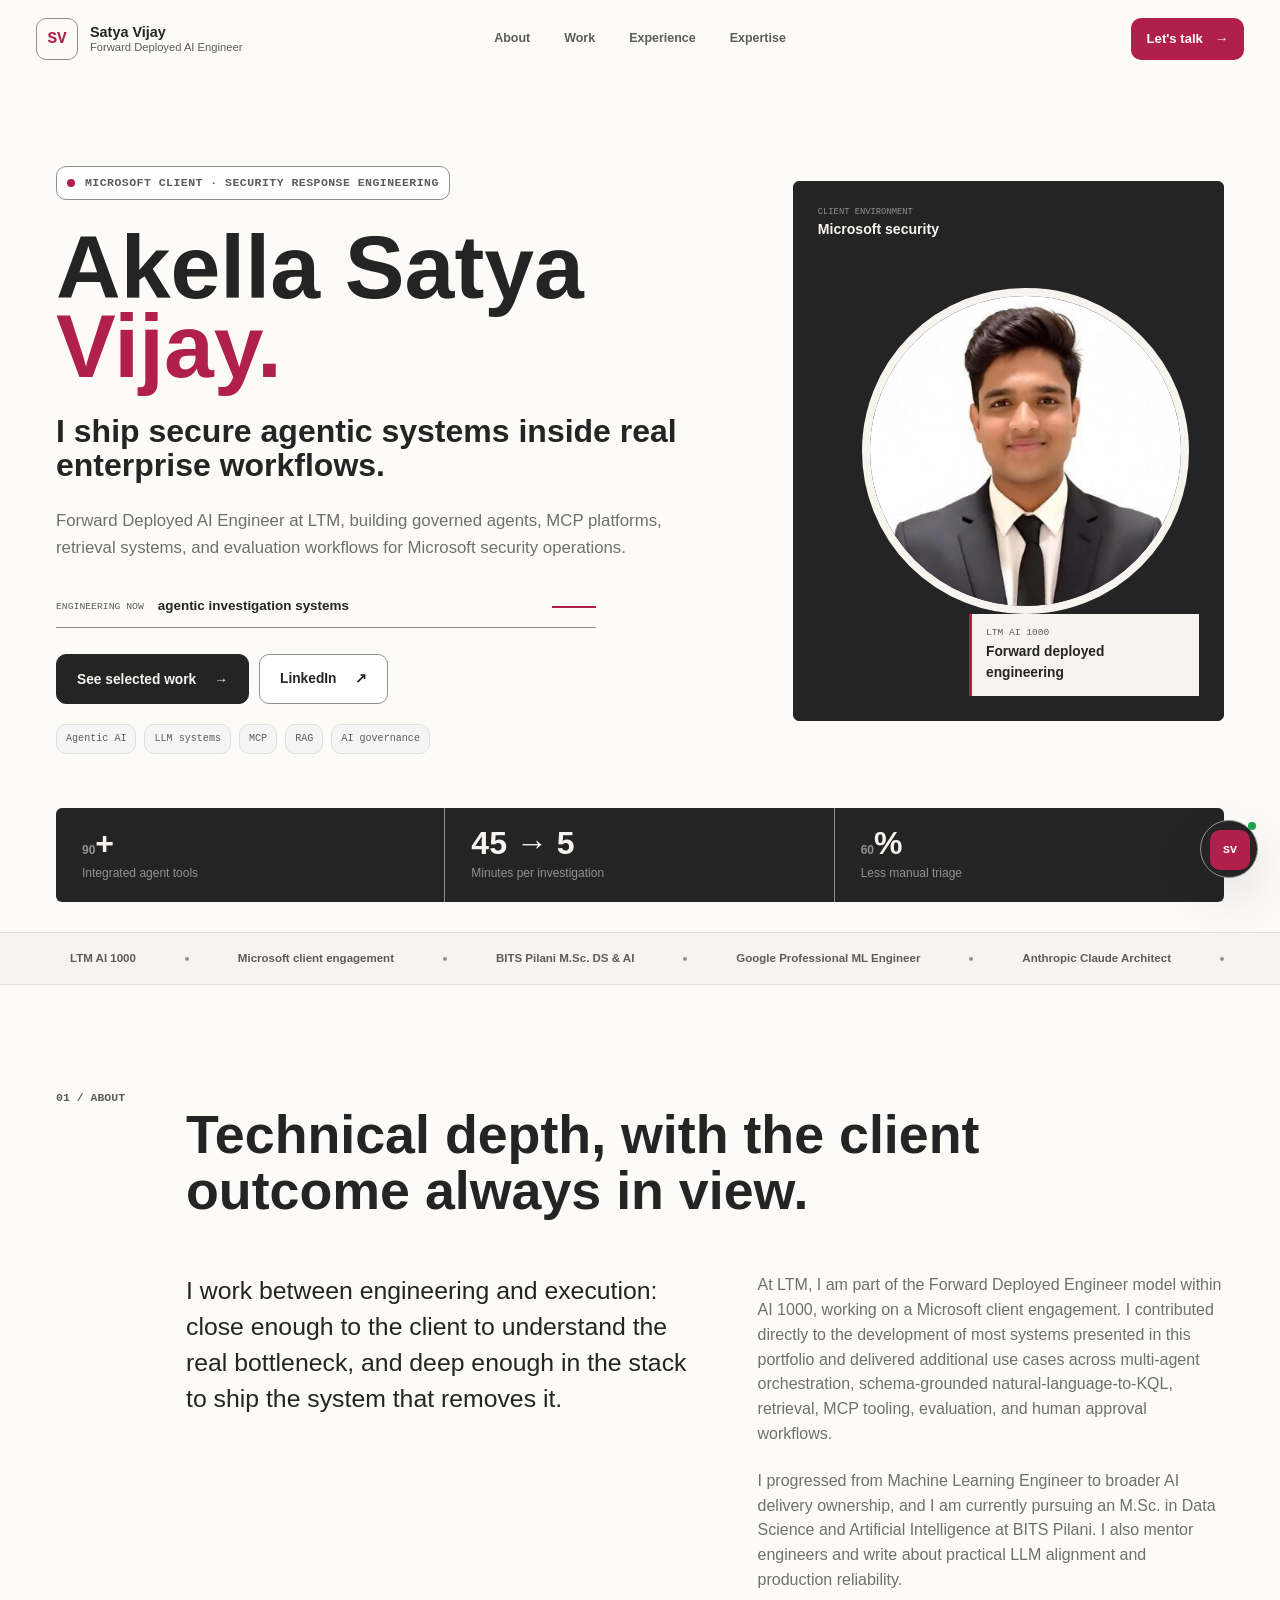
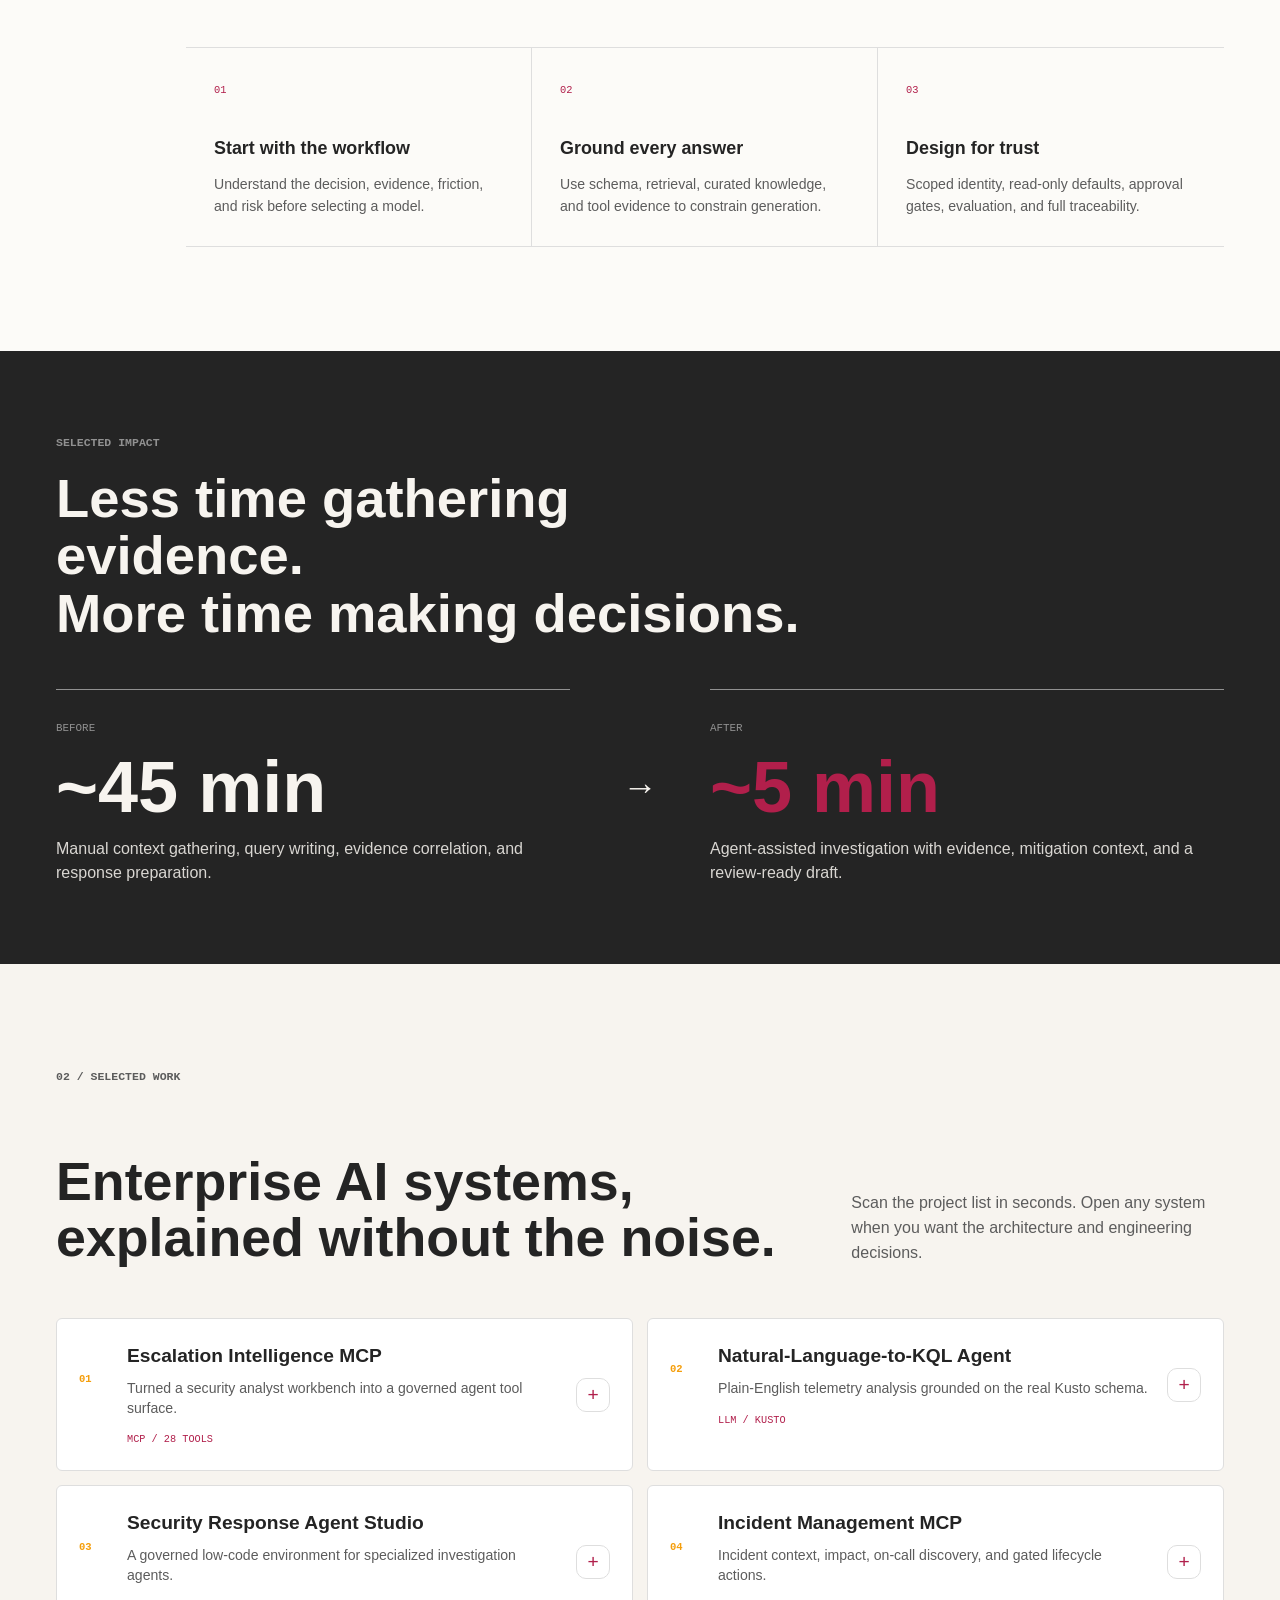
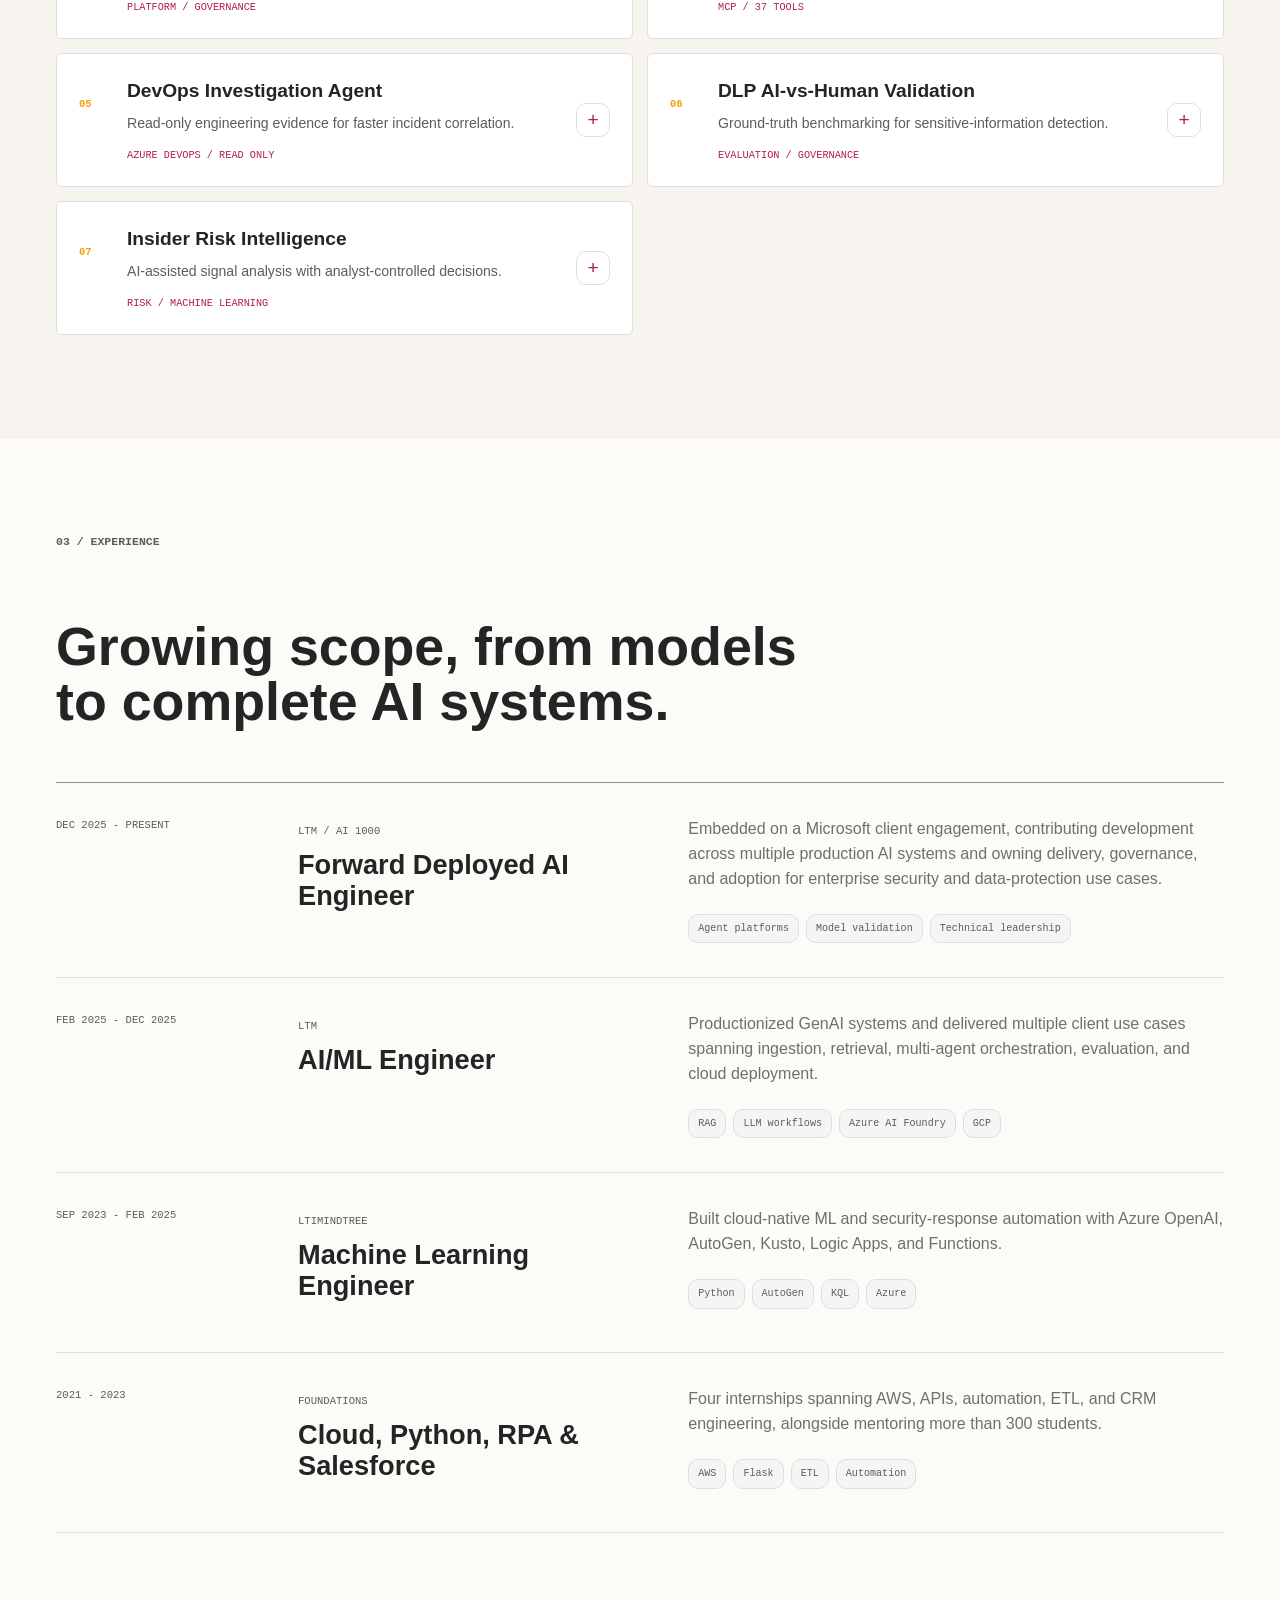
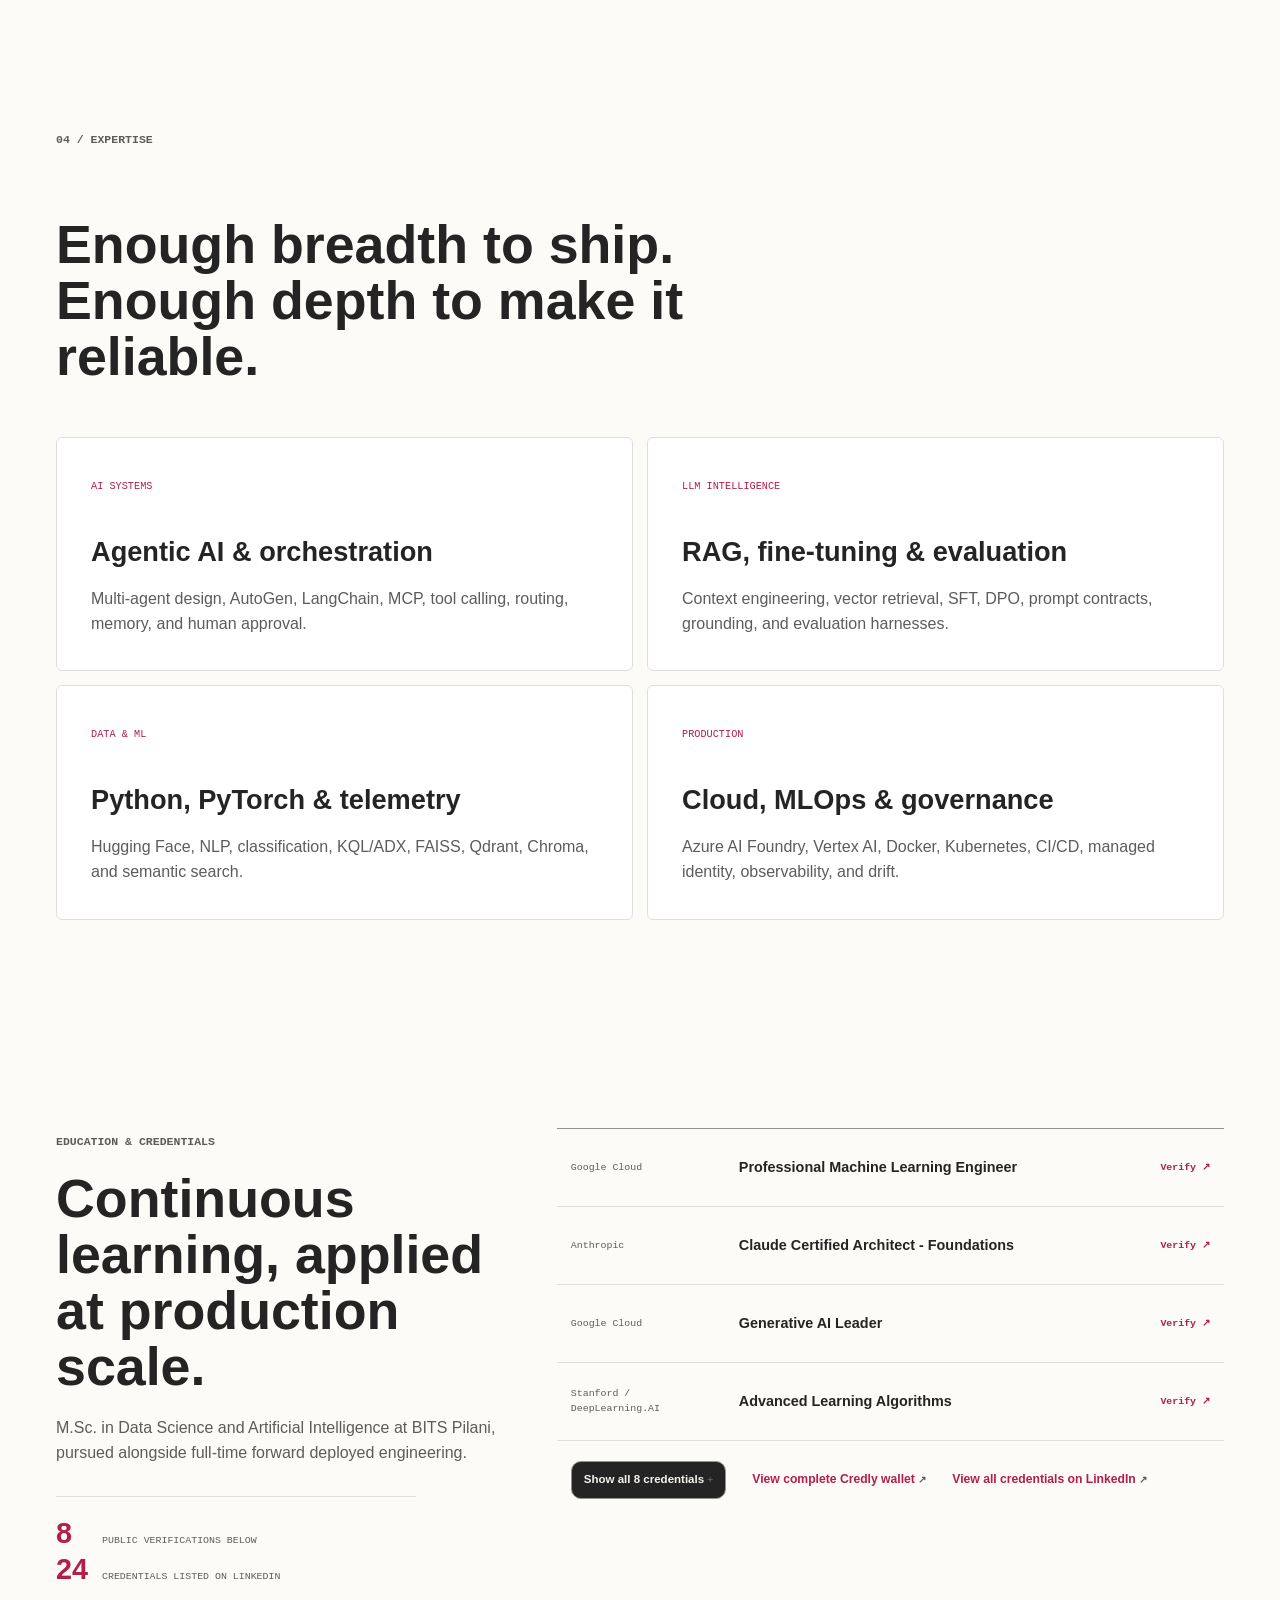
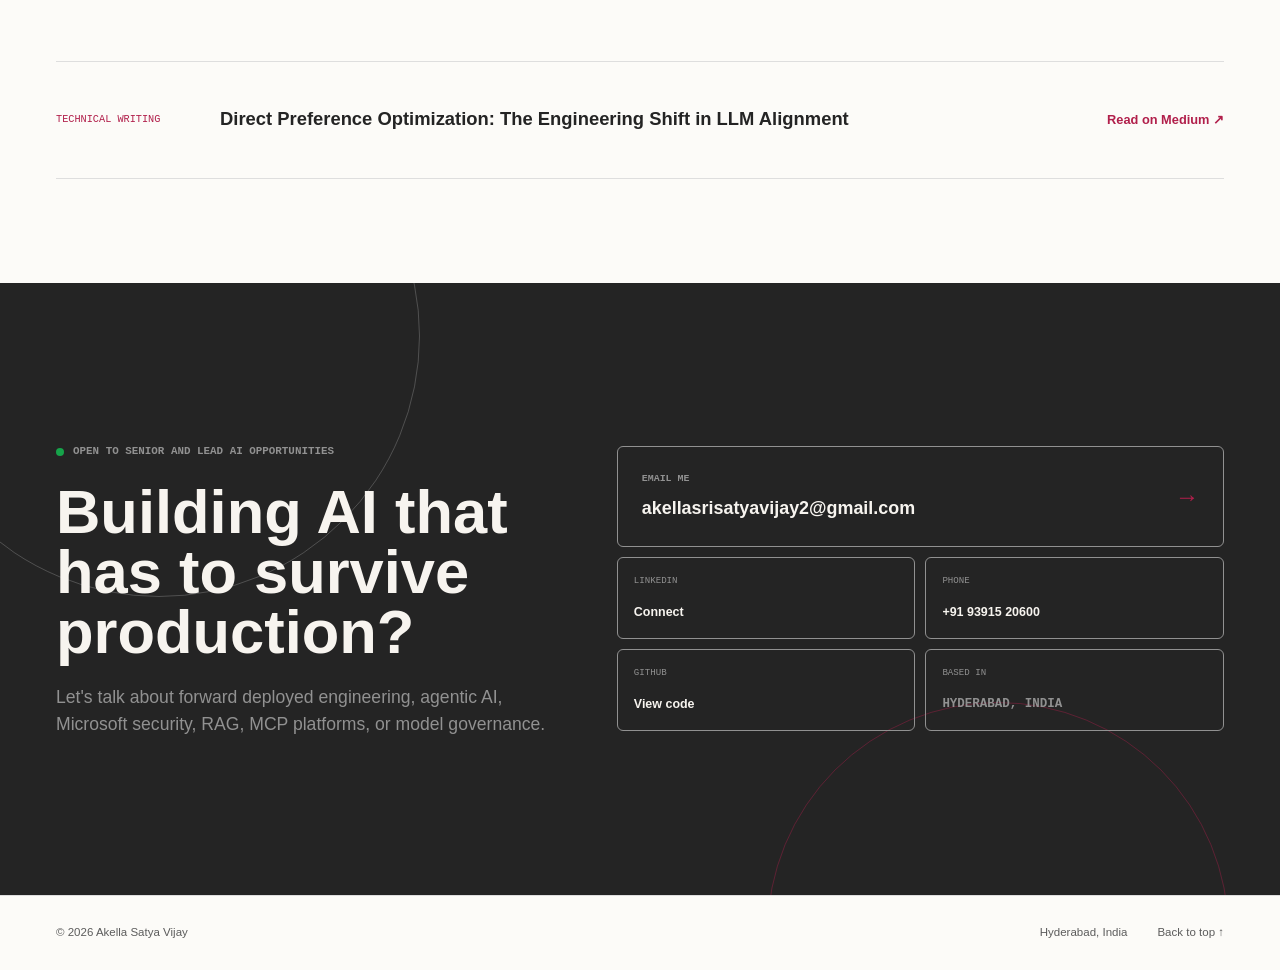
==== index.html @ 562d7ced "feat: refine portfolio casebook and wire Gemini backend" ====
<!DOCTYPE html>
<html lang="en">
<head>
  <meta charset="UTF-8" />
  <meta name="viewport" content="width=device-width, initial-scale=1.0" />
  <meta name="description" content="Akella Satya Vijay - Forward Deployed AI Engineer building production agentic AI, RAG, governed MCP tooling, and enterprise ML systems." />
  <meta name="author" content="Akella Satya Vijay" />
  <meta property="og:title" content="Akella Satya Vijay | Forward Deployed AI Engineer" />
  <meta property="og:description" content="Production AI systems that move from ambiguous enterprise problems to governed, measurable outcomes." />
  <meta property="og:type" content="website" />
  <title>Akella Satya Vijay | Forward Deployed AI Engineer</title>
  <script>
    (() => {
      const param = new URLSearchParams(window.location.search).get("scoutTheme");
      const theme =
        param || (window.matchMedia("(prefers-color-scheme: dark)").matches ? "dark" : "light");
      document.documentElement.setAttribute("data-theme", theme);
    })();
  </script>
  <link rel="stylesheet" href="styles.css?v=20260715.3" />
</head>
<body>
  <a class="skip-link" href="#main">Skip to main content</a>
  <div class="scroll-progress" aria-hidden="true"><span id="scrollProgress"></span></div>

  <header class="site-header" id="siteHeader">
    <a class="brand" href="#top" aria-label="Akella Satya Vijay, home">
      <span class="brand-mark">SV</span>
      <span><strong>Satya Vijay</strong><small>Forward Deployed AI Engineer</small></span>
    </a>

    <nav class="desktop-nav" aria-label="Primary navigation">
      <a href="#about">About</a>
      <a href="#work">Work</a>
      <a href="#experience">Experience</a>
      <a href="#expertise">Expertise</a>
    </nav>

    <div class="header-actions">
      <button class="theme-button" id="themeToggle" type="button" aria-label="Toggle color theme" title="Toggle color theme">&#9680;</button>
      <a class="header-contact" href="#contact">Let's talk <span aria-hidden="true">&#8594;</span></a>
      <button class="menu-button" id="menuButton" type="button" aria-expanded="false" aria-controls="mobileNav">Menu</button>
    </div>

    <nav class="mobile-nav" id="mobileNav" aria-label="Mobile navigation" hidden>
      <a href="#about">About</a>
      <a href="#work">Selected work</a>
      <a href="#experience">Experience</a>
      <a href="#expertise">Expertise</a>
      <a href="#contact">Contact</a>
    </nav>
  </header>

  <main id="main">
    <section class="hero" id="top" aria-labelledby="heroTitle">
      <div class="hero-glow" aria-hidden="true"></div>
      <div class="hero-decoration" aria-hidden="true"><span></span><span></span><span></span></div>
      <div class="hero-content reveal">
        <p class="eyebrow"><i aria-hidden="true"></i> Microsoft client &middot; Security Response Engineering</p>
        <h1 id="heroTitle"><span>Akella Satya</span><span class="name-accent">Vijay.</span></h1>
        <h2>I ship secure agentic systems inside real enterprise workflows.</h2>
        <p class="hero-summary">
          Forward Deployed AI Engineer at LTM, building governed agents, MCP platforms,
          retrieval systems, and evaluation workflows for Microsoft security operations.
        </p>
        <div class="role-loop" aria-live="polite">
          <span>Engineering now</span>
          <strong id="roleCycle" class="role-cycle">
            <span class="role-stack">
              <span>agentic investigation systems</span>
              <span>governed MCP tool surfaces</span>
              <span>schema-grounded KQL agents</span>
              <span>AI evaluation and risk workflows</span>
              <span aria-hidden="true">agentic investigation systems</span>
            </span>
          </strong>
          <i aria-hidden="true"></i>
        </div>
        <div class="hero-actions">
          <a class="button button-primary" href="#work">See selected work <span aria-hidden="true">&#8594;</span></a>
          <a class="button button-secondary" href="https://www.linkedin.com/in/satyavijay/" target="_blank" rel="noopener noreferrer">LinkedIn <span aria-hidden="true">&#8599;</span></a>
        </div>
        <div class="hero-focus" aria-label="Core areas">
          <span>Agentic AI</span><span>LLM systems</span><span>MCP</span><span>RAG</span><span>AI governance</span>
        </div>
      </div>

      <div class="hero-portrait reveal" id="heroPortrait">
        <div class="portrait-orbit orbit-one" aria-hidden="true"><i></i></div>
        <div class="portrait-orbit orbit-two" aria-hidden="true"><i></i></div>
        <div class="portrait-shape" aria-hidden="true"></div>
        <span class="portrait-initials" aria-hidden="true">SV</span>
        <img id="profileImage" src="profile-color.jpg" alt="Akella Satya Vijay" />
        <div class="portrait-scan" aria-hidden="true"></div>
        <div class="portrait-proof">
          <span>Client environment</span>
          <strong>Microsoft security</strong>
        </div>
        <div class="portrait-note">
          <span>LTM AI 1000</span>
          <strong>Forward deployed engineering</strong>
        </div>
      </div>

      <div class="hero-metrics reveal" aria-label="Selected career metrics">
        <div><strong><span class="counter" data-target="90">0</span>+</strong><span>Integrated agent tools</span></div>
        <div><strong>45 &rarr; 5</strong><span>Minutes per investigation</span></div>
        <div><strong><span class="counter" data-target="60">0</span>%</strong><span>Less manual triage</span></div>
      </div>
    </section>

    <section class="trust-strip" aria-label="Current affiliations and credentials">
      <div class="trust-track">
        <span>LTM AI 1000</span><i></i>
        <span>Microsoft client engagement</span><i></i>
        <span>BITS Pilani M.Sc. DS &amp; AI</span><i></i>
        <span>Google Professional ML Engineer</span><i></i>
        <span>Anthropic Claude Architect</span><i></i>
        <span aria-hidden="true">LTM AI 1000</span><i aria-hidden="true"></i>
        <span aria-hidden="true">Microsoft client engagement</span><i aria-hidden="true"></i>
        <span aria-hidden="true">BITS Pilani M.Sc. DS &amp; AI</span><i aria-hidden="true"></i>
        <span aria-hidden="true">Google Professional ML Engineer</span><i aria-hidden="true"></i>
        <span aria-hidden="true">Anthropic Claude Architect</span><i aria-hidden="true"></i>
      </div>
    </section>

    <section class="about-section" id="about" aria-labelledby="aboutTitle">
      <div class="section-label reveal">01 / ABOUT</div>
      <div class="about-heading reveal">
        <h2 id="aboutTitle">Technical depth, with the client outcome always in view.</h2>
      </div>
      <div class="about-content reveal">
        <p class="about-lead">
          I work between engineering and execution: close enough to the client to understand the real bottleneck,
          and deep enough in the stack to ship the system that removes it.
        </p>
        <div class="about-copy">
          <p>
            At LTM, I am part of the Forward Deployed Engineer model within AI 1000, working on a Microsoft
            client engagement. I contributed directly to the development of most systems presented in this
            portfolio and delivered additional use cases across multi-agent orchestration, schema-grounded
            natural-language-to-KQL, retrieval, MCP tooling, evaluation, and human approval workflows.
          </p>
          <p>
            I progressed from Machine Learning Engineer to broader AI delivery ownership, and I am currently
            pursuing an M.Sc. in Data Science and Artificial Intelligence at BITS Pilani.
            I also mentor engineers and write about practical LLM alignment and production reliability.
          </p>
        </div>
      </div>
      <div class="approach-grid reveal">
        <div><span>01</span><strong>Start with the workflow</strong><p>Understand the decision, evidence, friction, and risk before selecting a model.</p></div>
        <div><span>02</span><strong>Ground every answer</strong><p>Use schema, retrieval, curated knowledge, and tool evidence to constrain generation.</p></div>
        <div><span>03</span><strong>Design for trust</strong><p>Scoped identity, read-only defaults, approval gates, evaluation, and full traceability.</p></div>
      </div>
    </section>

    <section class="impact-section" aria-labelledby="impactTitle">
      <div class="impact-copy reveal">
        <span class="section-label">SELECTED IMPACT</span>
        <h2 id="impactTitle">Less time gathering evidence.<br />More time making decisions.</h2>
      </div>
      <div class="impact-comparison reveal">
        <div class="impact-before"><span>Before</span><strong>~45 min</strong><p>Manual context gathering, query writing, evidence correlation, and response preparation.</p></div>
        <div class="impact-arrow" aria-hidden="true">&#8594;</div>
        <div class="impact-after"><span>After</span><strong>~5 min</strong><p>Agent-assisted investigation with evidence, mitigation context, and a review-ready draft.</p></div>
      </div>
    </section>

    <section class="work-section" id="work" aria-labelledby="workTitle">
      <div class="section-heading reveal">
        <span class="section-label">02 / SELECTED WORK</span>
        <h2 id="workTitle">Enterprise AI systems, explained without the noise.</h2>
        <p>Scan the project list in seconds. Open any system when you want the architecture and engineering decisions.</p>
      </div>

      <div class="project-list reveal" id="projectList">
        <article class="project-item">
          <button class="project-trigger" type="button" aria-expanded="false">
            <span class="project-number">01</span>
            <span class="project-name"><strong>Escalation Intelligence MCP</strong><small>Turned a security analyst workbench into a governed agent tool surface.</small></span>
            <span class="project-meta">MCP / 28 tools</span>
            <span class="project-toggle" aria-hidden="true">+</span>
          </button>
          <div class="project-detail" hidden>
            <div class="project-story">
              <div><span>What it connects</span><p>Analyst Workbench records, comments, analyst notes, tenant history, activity logs, related incidents, Sonar telemetry, and EOP evidence.</p></div>
              <div><span>What I developed</span><p>28 MCP tools for complete escalation context, tenant statistics, similar-case retrieval, mitigation reuse, raw KQL, and schema-value discovery.</p></div>
              <div><span>Production controls</span><p>Scoped bearer authentication for workbench data, managed identity for Kusto and incident systems, bounded responses, and auditable tool contracts.</p></div>
            </div>
            <div class="architecture-mini" aria-label="Escalation Intelligence MCP architecture">
              <span>Analyst workbench</span><i></i><strong>MCP gateway</strong><i></i><span>Tenant + Kusto + history</span>
            </div>
            <div class="project-stack"><span>Python</span><span>MCP</span><span>KQL</span><span>Azure</span><span>Managed identity</span></div>
          </div>
        </article>

        <article class="project-item">
          <button class="project-trigger" type="button" aria-expanded="false">
            <span class="project-number">02</span>
            <span class="project-name"><strong>Natural-Language-to-KQL Agent</strong><small>Plain-English telemetry analysis grounded on the real Kusto schema.</small></span>
            <span class="project-meta">LLM / Kusto</span>
            <span class="project-toggle" aria-hidden="true">+</span>
          </button>
          <div class="project-detail" hidden>
            <div class="project-story">
              <div><span>Grounding</span><p>Database schema, table and column metadata, curated KQL examples, discovered categorical values, and expected result structures.</p></div>
              <div><span>Execution path</span><p>Classifies the request, builds KQL, validates query shape, executes against Kusto, then returns the query, rows, table, and concise summary.</p></div>
              <div><span>Coverage</span><p>Handles nested filters, joins, aggregations, top-N analysis, time windows, and time-series while retaining the generated KQL for analyst review.</p></div>
            </div>
            <div class="architecture-mini"><span>Plain English</span><i></i><strong>Schema-grounded planner</strong><i></i><span>Query + evidence</span></div>
            <div class="project-stack"><span>Azure OpenAI</span><span>Kusto</span><span>RAG</span><span>Python</span></div>
          </div>
        </article>

        <article class="project-item">
          <button class="project-trigger" type="button" aria-expanded="false">
            <span class="project-number">03</span>
            <span class="project-name"><strong>Security Response Agent Studio</strong><small>A governed low-code environment for specialized investigation agents.</small></span>
            <span class="project-meta">Platform / Governance</span>
            <span class="project-toggle" aria-hidden="true">+</span>
          </button>
          <div class="project-detail" hidden>
            <div class="project-story">
              <div><span>Agent composition</span><p>Security engineers define each agent's role, responsibilities, approved abilities, knowledge sources, peer handoffs, model, and reasoning depth.</p></div>
              <div><span>Runtime design</span><p>Foundry and custom-agent execution over Kusto, incident management, workbench data, security operations, SharePoint, and engineering guidance.</p></div>
              <div><span>Governance</span><p>Managed identity, no standing secrets, human approval for consequential actions, complete traces, scoped tools, and context compression.</p></div>
            </div>
            <div class="architecture-mini"><span>Role + knowledge</span><i></i><strong>Governed runtime</strong><i></i><span>Approved tools</span></div>
            <div class="project-stack"><span>Azure AI Foundry</span><span>Entra ID</span><span>Agentic AI</span><span>Governance</span></div>
          </div>
        </article>

        <article class="project-item">
          <button class="project-trigger" type="button" aria-expanded="false">
            <span class="project-number">04</span>
            <span class="project-name"><strong>Incident Management MCP</strong><small>Incident context, impact, on-call discovery, and gated lifecycle actions.</small></span>
            <span class="project-meta">MCP / 37 tools</span>
            <span class="project-toggle" aria-hidden="true">+</span>
          </button>
          <div class="project-detail" hidden>
            <div class="project-story">
              <div><span>Read capabilities</span><p>37 tools covering incident context, AI summaries, similar incidents, mitigation hints, discussion history, teams, contacts, and live on-call schedules.</p></div>
              <div><span>Impact analysis</span><p>Correlates affected subscriptions, priority customers, services, regions, clouds, support requests, and high-priority events.</p></div>
              <div><span>Controlled actions</span><p>Acknowledge, mitigate, resolve, transfer, change severity, reactivate, or request assistance only after explicit MCP elicitation confirmation.</p></div>
            </div>
            <div class="architecture-mini"><span>Incident APIs</span><i></i><strong>MCP + elicitation</strong><i></i><span>Agent with approval</span></div>
            <div class="project-stack"><span>MCP</span><span>REST APIs</span><span>Human in the loop</span><span>Managed identity</span></div>
          </div>
        </article>

        <article class="project-item">
          <button class="project-trigger" type="button" aria-expanded="false">
            <span class="project-number">05</span>
            <span class="project-name"><strong>DevOps Investigation Agent</strong><small>Read-only engineering evidence for faster incident correlation.</small></span>
            <span class="project-meta">Azure DevOps / Read only</span>
            <span class="project-toggle" aria-hidden="true">+</span>
          </button>
          <div class="project-detail" hidden>
            <div class="project-story">
              <div><span>Investigation surface</span><p>Searches team wikis and runbooks, checks related work items, reads repositories and Git history, and inspects pipeline runs, logs, and artifacts.</p></div>
              <div><span>Correlation</span><p>Connects incident onset with recent commits, known bugs, deployment builds, and engineering guidance that may not be cloned locally.</p></div>
              <div><span>Safety boundary</span><p>Every work-item, wiki, pull-request, and repository mutation is disabled; access uses a least-privilege managed-identity federation chain.</p></div>
            </div>
            <div class="architecture-mini"><span>Wikis + repos + builds</span><i></i><strong>Read-only agent</strong><i></i><span>Incident evidence</span></div>
            <div class="project-stack"><span>Azure DevOps</span><span>Federated identity</span><span>Git</span><span>Least privilege</span></div>
          </div>
        </article>

        <article class="project-item">
          <button class="project-trigger" type="button" aria-expanded="false">
            <span class="project-number">06</span>
            <span class="project-name"><strong>DLP AI-vs-Human Validation</strong><small>Ground-truth benchmarking for sensitive-information detection.</small></span>
            <span class="project-meta">Evaluation / Governance</span>
            <span class="project-toggle" aria-hidden="true">+</span>
          </button>
          <div class="project-detail" hidden>
            <div class="project-story">
              <div><span>Evaluation scope</span><p>Benchmarks agent-detected Sensitive Information Types against human ground truth across identifiers, credentials, medical entities, and addresses.</p></div>
              <div><span>Comparison engine</span><p>Normalizes malformed JSON, missing fields, empty values, partial extractions, spreadsheets, and logs before presence, value, and confidence comparison.</p></div>
              <div><span>Quality output</span><p>Produces structured false-positive, false-negative, agreement, model-gap, and annotation-inconsistency reports for governance review.</p></div>
            </div>
            <div class="architecture-mini"><span>AI + human labels</span><i></i><strong>Evaluation engine</strong><i></i><span>Quality report</span></div>
            <div class="project-stack"><span>Python</span><span>Evaluation</span><span>DLP</span><span>Model governance</span></div>
          </div>
        </article>

        <article class="project-item">
          <button class="project-trigger" type="button" aria-expanded="false">
            <span class="project-number">07</span>
            <span class="project-name"><strong>Insider Risk Intelligence</strong><small>AI-assisted signal analysis with analyst-controlled decisions.</small></span>
            <span class="project-meta">Risk / Machine learning</span>
            <span class="project-toggle" aria-hidden="true">+</span>
          </button>
          <div class="project-detail" hidden>
            <div class="project-story">
              <div><span>Signal context</span><p>Brings together Microsoft 365 activity signals, policy context, case evidence, and historical patterns relevant to potential insider-risk events.</p></div>
              <div><span>AI assistance</span><p>Correlates evidence, prioritizes risk, and creates concise investigation context without turning probabilistic output into an automatic decision.</p></div>
              <div><span>Analyst control</span><p>Human investigators retain review and disposition authority; AI is used for triage, context assembly, and explainable prioritization.</p></div>
            </div>
            <div class="architecture-mini"><span>Enterprise signals</span><i></i><strong>Risk intelligence</strong><i></i><span>Analyst review</span></div>
            <div class="project-stack"><span>Machine learning</span><span>Risk analytics</span><span>Azure</span><span>Human in the loop</span></div>
          </div>
        </article>
      </div>
    </section>

    <section class="experience-section" id="experience" aria-labelledby="experienceTitle">
      <div class="section-heading reveal">
        <span class="section-label">03 / EXPERIENCE</span>
        <h2 id="experienceTitle">Growing scope, from models to complete AI systems.</h2>
      </div>
      <div class="timeline reveal">
        <article>
          <div class="timeline-date">Dec 2025 - Present</div>
          <div class="timeline-role"><span>LTM / AI 1000</span><h3>Forward Deployed AI Engineer</h3></div>
          <div class="timeline-copy"><p>Embedded on a Microsoft client engagement, contributing development across multiple production AI systems and owning delivery, governance, and adoption for enterprise security and data-protection use cases.</p><div><span>Agent platforms</span><span>Model validation</span><span>Technical leadership</span></div></div>
        </article>
        <article>
          <div class="timeline-date">Feb 2025 - Dec 2025</div>
          <div class="timeline-role"><span>LTM</span><h3>AI/ML Engineer</h3></div>
          <div class="timeline-copy"><p>Productionized GenAI systems and delivered multiple client use cases spanning ingestion, retrieval, multi-agent orchestration, evaluation, and cloud deployment.</p><div><span>RAG</span><span>LLM workflows</span><span>Azure AI Foundry</span><span>GCP</span></div></div>
        </article>
        <article>
          <div class="timeline-date">Sep 2023 - Feb 2025</div>
          <div class="timeline-role"><span>LTIMindtree</span><h3>Machine Learning Engineer</h3></div>
          <div class="timeline-copy"><p>Built cloud-native ML and security-response automation with Azure OpenAI, AutoGen, Kusto, Logic Apps, and Functions.</p><div><span>Python</span><span>AutoGen</span><span>KQL</span><span>Azure</span></div></div>
        </article>
        <article>
          <div class="timeline-date">2021 - 2023</div>
          <div class="timeline-role"><span>Foundations</span><h3>Cloud, Python, RPA &amp; Salesforce</h3></div>
          <div class="timeline-copy"><p>Four internships spanning AWS, APIs, automation, ETL, and CRM engineering, alongside mentoring more than 300 students.</p><div><span>AWS</span><span>Flask</span><span>ETL</span><span>Automation</span></div></div>
        </article>
      </div>
    </section>

    <section class="expertise-section" id="expertise" aria-labelledby="expertiseTitle">
      <div class="section-heading reveal">
        <span class="section-label">04 / EXPERTISE</span>
        <h2 id="expertiseTitle">Enough breadth to ship. Enough depth to make it reliable.</h2>
      </div>
      <div class="expertise-grid reveal">
        <div><span>AI systems</span><h3>Agentic AI &amp; orchestration</h3><p>Multi-agent design, AutoGen, LangChain, MCP, tool calling, routing, memory, and human approval.</p></div>
        <div><span>LLM intelligence</span><h3>RAG, fine-tuning &amp; evaluation</h3><p>Context engineering, vector retrieval, SFT, DPO, prompt contracts, grounding, and evaluation harnesses.</p></div>
        <div><span>Data &amp; ML</span><h3>Python, PyTorch &amp; telemetry</h3><p>Hugging Face, NLP, classification, KQL/ADX, FAISS, Qdrant, Chroma, and semantic search.</p></div>
        <div><span>Production</span><h3>Cloud, MLOps &amp; governance</h3><p>Azure AI Foundry, Vertex AI, Docker, Kubernetes, CI/CD, managed identity, observability, and drift.</p></div>
      </div>
    </section>

    <section class="credentials-section" aria-labelledby="credentialsTitle">
      <div class="credentials-intro reveal">
        <span class="section-label">EDUCATION &amp; CREDENTIALS</span>
        <h2 id="credentialsTitle">Continuous learning, applied at production scale.</h2>
        <p>M.Sc. in Data Science and Artificial Intelligence at BITS Pilani, pursued alongside full-time forward deployed engineering.</p>
        <div class="credential-summary">
          <strong>8</strong><span>public verifications below</span>
          <strong>24</strong><span>credentials listed on LinkedIn</span>
        </div>
      </div>
      <div class="credentials-list reveal">
        <a class="credential-row" href="https://www.credly.com/badges/159292df-4ca3-442c-a2c0-f4f94a6d36b9/linked_in_profile" target="_blank" rel="noopener noreferrer" aria-label="Verify Professional Machine Learning Engineer certification">
          <span>Google Cloud</span><strong>Professional Machine Learning Engineer</strong><small>Verify &#8599;</small>
        </a>
        <a class="credential-row" href="https://www.credly.com/badges/8f5d9271-60bc-4dff-bf17-e67039792086" target="_blank" rel="noopener noreferrer" aria-label="Verify Claude Certified Architect - Foundations certification">
          <span>Anthropic</span><strong>Claude Certified Architect - Foundations</strong><small>Verify &#8599;</small>
        </a>
        <a class="credential-row" href="https://www.credly.com/badges/ba83b8bb-3f5a-49e4-af16-69ab5cee05e1" target="_blank" rel="noopener noreferrer" aria-label="Verify Generative AI Leader certification">
          <span>Google Cloud</span><strong>Generative AI Leader</strong><small>Verify &#8599;</small>
        </a>
        <a class="credential-row" href="https://www.coursera.org/account/accomplishments/verify/NIE8IVCJIW8M" target="_blank" rel="noopener noreferrer" aria-label="Verify Advanced Learning Algorithms certificate">
          <span>Stanford / DeepLearning.AI</span><strong>Advanced Learning Algorithms</strong><small>Verify &#8599;</small>
        </a>
        <a class="credential-row credential-secondary" href="https://www.credly.com/badges/f5a587f2-f363-429c-9b2b-06f6d2b32225" target="_blank" rel="noopener noreferrer" aria-label="Verify Deploy Google Agentspace skill badge" hidden>
          <span>Google Cloud</span><strong>Deploy Google Agentspace</strong><small>Verify &#8599;</small>
        </a>
        <a class="credential-row credential-secondary" href="https://www.credly.com/badges/05bf3dc2-597b-4212-bf01-84ae3dda5748" target="_blank" rel="noopener noreferrer" aria-label="Verify Vertex AI Search and Conversation skill badge" hidden>
          <span>Google Cloud</span><strong>Integrate Vertex AI Search &amp; Conversation</strong><small>Verify &#8599;</small>
        </a>
        <a class="credential-row credential-secondary" href="https://www.credly.com/badges/e1ea7a7f-0ce3-4c29-8de9-c354686c65b6" target="_blank" rel="noopener noreferrer" aria-label="Verify Text Prompt Engineering Techniques skill badge" hidden>
          <span>Google Cloud</span><strong>Text Prompt Engineering Techniques</strong><small>Verify &#8599;</small>
        </a>
        <a class="credential-row credential-secondary" href="https://www.credly.com/badges/cb4afee1-8e6d-4866-9cb1-57a38bb0bdb0" target="_blank" rel="noopener noreferrer" aria-label="Verify Vertex AI Gemini API skill badge" hidden>
          <span>Google Cloud</span><strong>Explore Generative AI with Vertex AI Gemini API</strong><small>Verify &#8599;</small>
        </a>
        <div class="credential-wallets">
          <button class="credentials-toggle" id="credentialsToggle" type="button" aria-expanded="false">Show all 8 credentials <span aria-hidden="true">+</span></button>
          <a href="https://www.credly.com/users/satya-vijay-akella" target="_blank" rel="noopener noreferrer">View complete Credly wallet <span aria-hidden="true">&#8599;</span></a>
          <a href="https://www.linkedin.com/in/satyavijay/details/certifications/" target="_blank" rel="noopener noreferrer">View all credentials on LinkedIn <span aria-hidden="true">&#8599;</span></a>
        </div>
      </div>
      <a class="article-link reveal" href="https://medium.com/@akellasrisatyavijay" target="_blank" rel="noopener noreferrer">
        <span>Technical writing</span>
        <strong>Direct Preference Optimization: The Engineering Shift in LLM Alignment</strong>
        <em>Read on Medium &#8599;</em>
      </a>
    </section>

    <section class="contact-section" id="contact" aria-labelledby="contactTitle">
      <div class="contact-copy">
        <span class="contact-status"><i aria-hidden="true"></i> Open to senior and lead AI opportunities</span>
        <h2 id="contactTitle">Building AI that has to survive production?</h2>
        <p>Let's talk about forward deployed engineering, agentic AI, Microsoft security, RAG, MCP platforms, or model governance.</p>
      </div>
      <div class="contact-action">
        <a class="contact-primary" href="mailto:akellasrisatyavijay2@gmail.com"><span>Email me</span><strong>akellasrisatyavijay2@gmail.com</strong><i aria-hidden="true">&#8594;</i></a>
        <div class="contact-links">
          <a href="https://www.linkedin.com/in/satyavijay/" target="_blank" rel="noopener noreferrer"><span>LinkedIn</span><strong>Connect</strong></a>
          <a href="tel:+919391520600"><span>Phone</span><strong>+91 93915 20600</strong></a>
          <a href="https://github.com/Satya7745" target="_blank" rel="noopener noreferrer"><span>GitHub</span><strong>View code</strong></a>
          <span class="contact-location"><span>Based in</span><strong>Hyderabad, India</strong></span>
        </div>
      </div>
    </section>
  </main>

  <aside class="portfolio-agent" id="portfolioAgent" data-endpoint="https://script.google.com/macros/s/AKfycbwDOqakzCdPVSySpDGTTPbEgKmux_6D37vxLeMxgyPa92SNhXWfWf4P6Oj5M6kBG4FnZQ/exec" aria-label="Satya's portfolio agent">
    <section class="agent-panel" id="agentPanel" aria-labelledby="agentTitle" hidden>
      <header class="agent-header">
        <div class="agent-identity">
          <span class="agent-mark" aria-hidden="true">SV</span>
          <span><strong id="agentTitle">Ask Satya's agent</strong><small><i aria-hidden="true"></i> Portfolio-only knowledge</small></span>
        </div>
        <button class="agent-close" id="agentClose" type="button" aria-label="Close portfolio agent" title="Close">&times;</button>
      </header>
      <div class="agent-policy">
        <strong>Closed-domain and privacy-first</strong>
        <span>Answers only from Satya's verified profile. No browsing, actions, or secret collection.</span>
      </div>
      <div class="agent-messages" id="agentMessages" role="log" aria-live="polite" aria-relevant="additions">
        <div class="agent-message assistant">
          <span>Agent</span>
          <p>Hi, I can answer questions about Satya's experience, approved portfolio projects, security expertise, skills, education, certifications, achievements, and contact details.</p>
        </div>
      </div>
      <div class="agent-prompts" id="agentPrompts" aria-label="Suggested questions">
        <button type="button" data-question="Tell me about Satya's Microsoft client experience">Microsoft work</button>
        <button type="button" data-question="What security projects has Satya worked on?">Security projects</button>
        <button type="button" data-question="What are Satya's core technical skills?">Skills &amp; stack</button>
        <button type="button" data-question="Tell me about Satya's education and certifications">Education</button>
      </div>
      <form class="agent-form" id="agentForm">
        <label class="sr-only" for="agentInput">Ask about Satya's professional profile</label>
        <input id="agentInput" name="message" type="text" maxlength="500" autocomplete="off" spellcheck="true" placeholder="Ask about Satya's work..." />
        <button id="agentSend" type="submit">Send <span aria-hidden="true">&#8593;</span></button>
      </form>
      <p class="agent-footnote" id="agentStatus">Verified portfolio facts only. Do not share secrets.</p>
    </section>
    <button class="agent-launcher" id="agentLauncher" type="button" aria-controls="agentPanel" aria-expanded="false">
      <span class="agent-launcher-mark" aria-hidden="true">SV</span>
      <span class="agent-launcher-copy"><strong>Ask my agent</strong><small>Portfolio questions only</small></span>
      <i aria-hidden="true"></i>
    </button>
  </aside>

  <footer class="site-footer">
    <span>&copy; <span id="year">2026</span> Akella Satya Vijay</span>
    <span>Hyderabad, India</span>
    <a href="#top">Back to top &#8593;</a>
  </footer>

  <script src="agent-knowledge.js?v=20260715.3"></script>
  <script src="script.js?v=20260715.3"></script>
</body>
</html>
---- styles.css ----
:root {
  color-scheme: light;
  --cp-bg: #f7f4ef;
  --cp-bg-elevated: #fcfbf8;
  --cp-surface: #ffffff;
  --cp-surface-soft: #f5f5f5;
  --cp-border: #dedede;
  --cp-border-strong: #919191;
  --cp-text: #242424;
  --cp-text-muted: #5c5c5c;
  --cp-text-soft: #6f6f6f;
  --cp-accent: #b11f4b;
  --cp-accent-hover: #9a1a41;
  --cp-accent-soft: rgba(177, 31, 75, 0.08);
  --cp-accent-fg: #ffffff;
  --cp-success: #16a34a;
  --cp-danger: #dc2626;
  --cp-warning: #f59e0b;
  --cp-link: #0078d4;
  --cp-shadow: 0 18px 48px rgba(0, 0, 0, 0.12);
  --cp-overlay: rgba(255, 255, 255, 0.8);
  --cp-panel: rgba(255, 255, 255, 0.86);
  --cp-panel-strong: rgba(255, 255, 255, 0.96);
  --cp-sheen: rgba(255, 255, 255, 0.55);
  --cp-highlight: rgba(177, 31, 75, 0.12);
}
html[data-theme="dark"] {
  color-scheme: dark;
  --cp-bg: #3d3b3a;
  --cp-bg-elevated: #343231;
  --cp-surface: #292929;
  --cp-surface-soft: #2e2e2e;
  --cp-border: #474747;
  --cp-border-strong: #5f5f5f;
  --cp-text: #dedede;
  --cp-text-muted: #919191;
  --cp-text-soft: #b0b0b0;
  --cp-accent: #fd8ea1;
  --cp-accent-hover: #fb7b91;
  --cp-accent-soft: rgba(253, 142, 161, 0.14);
  --cp-accent-fg: #1a1a1a;
  --cp-success: #4ade80;
  --cp-danger: #f87171;
  --cp-warning: #fbbf24;
  --cp-link: #4da6ff;
  --cp-shadow: 0 18px 48px rgba(0, 0, 0, 0.32);
  --cp-overlay: rgba(41, 41, 41, 0.88);
  --cp-panel: rgba(41, 41, 41, 0.72);
  --cp-panel-strong: rgba(41, 41, 41, 0.96);
  --cp-sheen: rgba(255, 255, 255, 0.04);
  --cp-highlight: rgba(253, 142, 161, 0.12);
}

:root {
  --cp-transparent: transparent;
  --font-main: "Segoe UI", Aptos, Calibri, -apple-system, BlinkMacSystemFont, sans-serif;
  --font-mono: Consolas, "Courier New", Courier, monospace;
  --page-width: 1360px;
  --page-pad: 56px;
  --section-pad: 136px;
  --radius-ui: 0.625rem;
  --radius-panel: 16px;
  --ease-out: cubic-bezier(0.16, 1, 0.3, 1);
}

* { box-sizing: border-box; margin: 0; padding: 0; }
html { scroll-behavior: smooth; -webkit-font-smoothing: antialiased; }
body { min-width: 320px; overflow-x: hidden; background: var(--cp-bg); color: var(--cp-text); font-family: var(--font-main); line-height: 1.55; }
body.menu-open { overflow: hidden; }
a { color: inherit; text-decoration: none; }
button { border: 0; color: inherit; font: inherit; }
img { display: block; max-width: 100%; }
::selection { background: var(--cp-accent); color: var(--cp-accent-fg); }
:focus-visible { outline: 2px solid var(--cp-accent); outline-offset: 4px; }

.skip-link { position: fixed; z-index: 2000; top: 12px; left: 12px; padding: 10px 14px; background: var(--cp-accent); color: var(--cp-accent-fg); transform: translateY(-160%); }
.skip-link:focus { transform: translateY(0); }
.scroll-progress { position: fixed; z-index: 1500; top: 0; left: 0; width: 100%; height: 3px; }
.scroll-progress span { display: block; width: 0; height: 100%; background: var(--cp-accent); }

.site-header { position: fixed; z-index: 1000; top: 0; left: 0; display: grid; grid-template-columns: 1fr auto 1fr; align-items: center; width: 100%; padding: 18px var(--page-pad); border-bottom: 1px solid var(--cp-transparent); transition: background 180ms ease, border-color 180ms ease, padding 180ms ease; }
.site-header.scrolled { padding-top: 12px; padding-bottom: 12px; border-color: var(--cp-border); background: var(--cp-overlay); -webkit-backdrop-filter: blur(14px); backdrop-filter: blur(14px); }
.brand { display: inline-flex; align-items: center; gap: 12px; width: fit-content; }
.brand-mark { display: grid; place-items: center; width: 42px; aspect-ratio: 1; border: 1px solid var(--cp-border-strong); border-radius: var(--radius-ui); color: var(--cp-accent); font-family: var(--font-mono); font-weight: 700; }
.brand > span:last-child { display: grid; line-height: 1.2; }
.brand strong { font-size: 0.9rem; }
.brand small { color: var(--cp-text-muted); font-size: 0.7rem; }
.desktop-nav { display: flex; gap: 34px; }
.desktop-nav a { color: var(--cp-text-muted); font-size: 0.78rem; font-weight: 600; transition: color 180ms ease; }
.desktop-nav a:hover, .desktop-nav a.active { color: var(--cp-accent); }
.header-actions { display: flex; justify-content: flex-end; gap: 10px; }
.theme-button, .menu-button { display: grid; place-items: center; min-width: 42px; height: 42px; padding: 0 13px; border: 1px solid var(--cp-border); border-radius: var(--radius-ui); background: var(--cp-surface); cursor: pointer; }
.theme-button:hover, .menu-button:hover { border-color: var(--cp-accent); background: var(--cp-accent-soft); }
.header-contact { display: inline-flex; align-items: center; gap: 12px; min-height: 42px; padding: 0 16px; border-radius: var(--radius-ui); background: var(--cp-accent); color: var(--cp-accent-fg); font-size: 0.82rem; font-weight: 700; }
.menu-button { display: none; }
.mobile-nav { position: fixed; inset: 68px 0 0; z-index: 999; display: grid; align-content: center; padding: 28px; background: var(--cp-panel-strong); }
.mobile-nav[hidden] { display: none; }
.mobile-nav a { padding: 16px 0; border-bottom: 1px solid var(--cp-border); font-size: 1.6rem; font-weight: 700; }

.hero { position: relative; display: grid; grid-template-columns: minmax(0, 1.1fr) minmax(360px, 0.9fr); grid-template-rows: 1fr auto; min-height: 100svh; max-width: var(--page-width); margin: 0 auto; padding: 144px var(--page-pad) 40px; scroll-margin-top: 72px; isolation: isolate; }
.hero::before { position: absolute; inset: 92px 0 0 52%; z-index: -3; border: 1px solid var(--cp-border); border-radius: var(--radius-panel); background: var(--cp-bg-elevated); content: ""; }
.hero-glow, .hero-decoration { display: none; }
.hero-content { align-self: center; max-width: 760px; padding-right: 48px; }
.eyebrow, .section-label { color: var(--cp-text-muted); font-family: var(--font-mono); font-size: 0.72rem; font-weight: 700; text-transform: uppercase; }
.eyebrow { display: flex; align-items: center; gap: 10px; }
.eyebrow i { flex: 0 0 auto; width: 8px; height: 8px; border-radius: 50%; background: var(--cp-accent); animation: live-pulse 2.4s ease-out infinite; }
.hero h1 { margin-top: 18px; font-size: 5.4rem; font-weight: 720; letter-spacing: 0; line-height: 0.94; }
.hero h1 > span { display: block; width: fit-content; }
.hero h1 .name-accent { color: var(--cp-text); }
.hero h2 { max-width: 700px; margin-top: 28px; font-size: 2.2rem; font-weight: 620; letter-spacing: 0; line-height: 1.12; }
.hero h2 em { position: relative; display: inline-block; color: inherit; font-style: normal; }
.hero h2 em::after { position: absolute; right: 0; bottom: -7px; left: 0; height: 2px; background: var(--cp-accent); content: ""; transform: scaleX(0); transform-origin: left; animation: underline-in 700ms var(--ease-out) 900ms forwards; }
.hero-summary { max-width: 680px; margin-top: 24px; color: var(--cp-text-soft); font-size: 1.15rem; }
.role-loop { display: grid; grid-template-columns: auto minmax(210px, 1fr) 44px; gap: 14px; align-items: center; max-width: 620px; min-height: 46px; margin-top: 24px; padding: 0 14px; border: 1px solid var(--cp-border); border-radius: var(--radius-ui); background: var(--cp-panel); overflow: hidden; }
.role-loop > span { color: var(--cp-text-muted); font-family: var(--font-mono); font-size: 0.61rem; text-transform: uppercase; }
.role-loop strong { color: var(--cp-text); font-size: 0.84rem; }
.role-loop strong.changing { animation: role-change 420ms var(--ease-out); }
.role-loop i { height: 2px; background: var(--cp-accent); transform-origin: left; animation: role-progress 2.8s linear infinite; }
.hero-actions { display: flex; flex-wrap: wrap; gap: 10px; margin-top: 30px; }
.button { display: inline-flex; align-items: center; justify-content: space-between; gap: 18px; min-height: 50px; padding: 0 20px; border: 1px solid var(--cp-border-strong); border-radius: var(--radius-ui); font-size: 0.86rem; font-weight: 700; transition: transform 180ms var(--ease-out), background 180ms ease; }
.button:hover { transform: translateY(-2px); }
.button-primary { border-color: var(--cp-text); background: var(--cp-text); color: var(--cp-bg); }
.button-primary:hover { background: var(--cp-text-soft); }
.button-secondary { background: var(--cp-surface); }
.button-secondary:hover { background: var(--cp-accent-soft); }
.hero-focus { display: flex; flex-wrap: wrap; gap: 8px; margin-top: 28px; }
.hero-focus span, .project-stack span, .timeline-copy span { padding: 6px 9px; border: 1px solid var(--cp-border); border-radius: var(--radius-ui); background: var(--cp-surface-soft); color: var(--cp-text-muted); font-family: var(--font-mono); font-size: 0.63rem; }
.hero-portrait { position: relative; align-self: end; height: min(74svh, 720px); overflow: hidden; transform: translate3d(var(--portrait-x, 0), var(--portrait-y, 0), 0); transition: transform 700ms var(--ease-out); }
.portrait-shape { position: absolute; right: 2%; bottom: 0; width: 84%; height: 82%; border: 1px solid var(--cp-border); border-radius: 48% 48% 0 0; background: var(--cp-surface-soft); }
.portrait-shape::after { display: none; }
.portrait-initials { position: absolute; top: 12%; right: 4%; color: var(--cp-accent-soft); font-size: 12rem; font-weight: 800; line-height: 1; }
.hero-portrait img { position: absolute; z-index: 2; right: 4%; bottom: 0; width: 84%; height: 92%; object-fit: cover; object-position: top center; filter: none; clip-path: polygon(7% 0, 100% 0, 100% 100%, 0 100%, 0 9%); -webkit-mask-image: linear-gradient(to bottom, var(--cp-bg), var(--cp-bg) 88%, var(--cp-transparent)); mask-image: linear-gradient(to bottom, var(--cp-bg), var(--cp-bg) 88%, var(--cp-transparent)); transition: transform 700ms var(--ease-out), filter 350ms ease; }
.hero-portrait:hover img { transform: scale(1.025); }
.hero-portrait.image-error img { display: none; }
.portrait-orbit, .portrait-scan { display: none; }
.portrait-orbit i { position: absolute; top: -5px; left: 50%; width: 10px; aspect-ratio: 1; border-radius: 50%; background: var(--cp-warning); }
.orbit-one { width: 92%; aspect-ratio: 1; animation: orbit-turn 18s linear infinite; }
.orbit-two { top: 31%; right: 14%; width: 62%; aspect-ratio: 1; border-style: dashed; animation: orbit-turn 13s linear infinite reverse; }
.portrait-scan { position: absolute; z-index: 4; right: 4%; left: 12%; height: 1px; background: var(--cp-accent); opacity: 0.72; animation: portrait-scan 4.6s ease-in-out infinite; }
.portrait-proof { position: absolute; z-index: 5; top: 19%; left: 0; display: grid; padding: 12px 14px; border: 1px solid var(--cp-border); border-left: 2px solid var(--cp-accent); border-radius: var(--radius-ui); background: var(--cp-panel-strong); box-shadow: 0 0 2px var(--cp-border), 0 1px 2px var(--cp-border); }
.portrait-proof span { color: var(--cp-text-muted); font-family: var(--font-mono); font-size: 0.55rem; text-transform: uppercase; }
.portrait-proof strong { font-size: 0.8rem; }
.portrait-note { position: absolute; z-index: 3; right: 0; bottom: 36px; display: grid; width: 250px; padding: 14px 16px; border-left: 3px solid var(--cp-accent); background: var(--cp-panel-strong); box-shadow: 0 0 2px var(--cp-border), 0 1px 2px var(--cp-border); }
.portrait-note span { color: var(--cp-text-muted); font-family: var(--font-mono); font-size: 0.6rem; text-transform: uppercase; }
.portrait-note strong { font-size: 0.86rem; }
.hero-decoration span { position: absolute; z-index: -1; border: 1px solid var(--cp-border); border-radius: 50%; }
.hero-decoration span:nth-child(1) { top: 20%; right: 6%; width: 360px; aspect-ratio: 1; animation: orbit-turn 22s linear infinite; }
.hero-decoration span:nth-child(2) { top: 30%; right: 12%; width: 220px; aspect-ratio: 1; animation: orbit-turn 15s linear infinite reverse; }
.hero-decoration span:nth-child(3) { top: 26%; right: 20%; width: 12px; aspect-ratio: 1; border: 0; background: var(--cp-warning); animation: signal-pulse 1.8s ease-in-out infinite; }
.hero-metrics { grid-column: 1 / -1; display: grid; grid-template-columns: repeat(4, 1fr); border-top: 1px solid var(--cp-border); border-bottom: 1px solid var(--cp-border); }
.hero-metrics > div { display: grid; align-content: center; min-height: 104px; padding: 14px 26px; border-right: 1px solid var(--cp-border); }
.hero-metrics > div:last-child { border-right: 0; }
.hero-metrics strong { color: var(--cp-accent); font-size: 2.2rem; line-height: 1; }
.hero-metrics span { margin-top: 5px; color: var(--cp-text-muted); font-size: 0.75rem; }

.trust-strip { overflow: hidden; border-top: 1px solid var(--cp-border); border-bottom: 1px solid var(--cp-border); background: var(--cp-bg-elevated); }
.trust-track { display: flex; align-items: center; justify-content: center; width: 100%; }
.trust-track span, .trust-track a { min-width: max-content; padding: 18px 22px; color: var(--cp-text-muted); font-size: 0.72rem; font-weight: 600; }
.trust-track a:hover { color: var(--cp-accent); }
.trust-track i { width: 4px; height: 4px; border-radius: 50%; background: var(--cp-border-strong); }
.trust-track > [aria-hidden="true"] { display: none; }

.about-section, .work-section, .experience-section, .expertise-section, .credentials-section, .contact-section { max-width: var(--page-width); margin: 0 auto; padding: var(--section-pad) var(--page-pad); scroll-margin-top: 78px; }
.about-section { display: grid; grid-template-columns: 180px 1fr; }
.about-heading h2, .section-heading h2, .credentials-intro h2, .contact-copy h2 { max-width: 900px; margin-top: 18px; font-size: 4rem; font-weight: 700; letter-spacing: 0; line-height: 1.04; }
.about-content { grid-column: 2; display: grid; grid-template-columns: 1.05fr 0.95fr; gap: 70px; margin-top: 70px; }
.about-lead { font-size: 1.55rem; line-height: 1.45; }
.about-copy { color: var(--cp-text-soft); font-size: 1rem; }
.about-copy p + p { margin-top: 22px; }
.approach-grid { grid-column: 2; display: grid; grid-template-columns: repeat(3, 1fr); gap: 1px; margin-top: 70px; border: 1px solid var(--cp-border); background: var(--cp-border); }
.approach-grid > div { min-height: 220px; padding: 28px; background: var(--cp-surface); }
.approach-grid span { color: var(--cp-accent); font-family: var(--font-mono); font-size: 0.65rem; }
.approach-grid strong { display: block; margin-top: 34px; font-size: 1.12rem; }
.approach-grid p { margin-top: 12px; color: var(--cp-text-muted); font-size: 0.88rem; }
.approach-grid.visible > div { animation: cascade-in 620ms var(--ease-out) both; }
.approach-grid.visible > div:nth-child(2) { animation-delay: 90ms; }
.approach-grid.visible > div:nth-child(3) { animation-delay: 180ms; }

.impact-section { max-width: none; padding: 90px max(var(--page-pad), calc((100vw - var(--page-width)) / 2 + var(--page-pad))); border-top: 1px solid var(--cp-border); border-bottom: 1px solid var(--cp-border); background: var(--cp-bg-elevated); color: var(--cp-text); }
.impact-copy h2 { max-width: 760px; margin-top: 16px; font-size: 3.4rem; font-weight: 700; letter-spacing: 0; line-height: 1.06; }
.impact-copy .section-label { color: var(--cp-text-muted); }
.impact-comparison { display: grid; grid-template-columns: 1fr 80px 1fr; align-items: center; gap: 30px; margin-top: 60px; }
.impact-before, .impact-after { padding-top: 24px; border-top: 1px solid var(--cp-border-strong); }
.impact-before span, .impact-after span { font-family: var(--font-mono); font-size: 0.68rem; text-transform: uppercase; }
.impact-before strong, .impact-after strong { display: block; margin-top: 12px; font-size: 4.5rem; line-height: 1; }
.impact-before p, .impact-after p { max-width: 500px; margin-top: 14px; opacity: 0.86; }
.impact-arrow { font-size: 2.2rem; text-align: center; }

.section-heading { display: grid; grid-template-columns: 1fr 0.5fr; gap: 50px; align-items: end; margin-bottom: 66px; }
.section-heading .section-label, .section-heading h2 { grid-column: 1; }
.section-heading > p { grid-column: 2; grid-row: 2; color: var(--cp-text-muted); }
.project-list { border-top: 1px solid var(--cp-border-strong); }
.project-item { border-bottom: 1px solid var(--cp-border); }
.project-item.open { background: var(--cp-accent-soft); }
.project-trigger { position: relative; z-index: 0; display: grid; grid-template-columns: 56px minmax(0, 1fr) 170px 36px; gap: 20px; align-items: center; width: 100%; min-height: 124px; padding: 22px 0; overflow: hidden; background: var(--cp-transparent); text-align: left; cursor: pointer; }
.project-trigger::before { position: absolute; inset: 0; z-index: -1; background: linear-gradient(90deg, var(--cp-accent-soft), var(--cp-transparent)); content: ""; transform: translateX(-102%); transition: transform 500ms var(--ease-out); }
.project-trigger:hover::before, .project-item.open .project-trigger::before { transform: translateX(0); }
.project-trigger:hover .project-name strong, .project-item.open .project-name strong { color: var(--cp-accent); }
.project-number { color: var(--cp-warning); font-family: var(--font-mono); font-size: 0.66rem; font-weight: 700; }
.project-name { display: grid; gap: 4px; }
.project-name strong { font-size: 1.45rem; transition: color 180ms ease; }
.project-name small { color: var(--cp-text-muted); font-size: 0.88rem; }
.project-meta { color: var(--cp-text-muted); font-family: var(--font-mono); font-size: 0.64rem; text-transform: uppercase; }
.project-toggle { display: grid; place-items: center; width: 34px; aspect-ratio: 1; border: 1px solid var(--cp-border); border-radius: 50%; color: var(--cp-accent); font-size: 1.2rem; }
.project-detail { padding: 0 0 40px 76px; animation: detail-in 300ms var(--ease-out) both; }
.project-detail[hidden] { display: none; }
@keyframes detail-in { from { opacity: 0; transform: translateY(-10px); } }
.project-story { display: grid; grid-template-columns: repeat(3, 1fr); gap: 1px; border: 1px solid var(--cp-border); background: var(--cp-border); }
.project-story > div { min-height: 172px; padding: 24px; background: var(--cp-surface); }
.project-story span { color: var(--cp-accent); font-family: var(--font-mono); font-size: 0.64rem; text-transform: uppercase; }
.project-story p { margin-top: 16px; color: var(--cp-text-soft); font-size: 0.88rem; }
.architecture-mini { display: grid; grid-template-columns: 1fr 72px 1.2fr 72px 1fr; align-items: center; margin-top: 18px; padding: 24px; border: 1px solid var(--cp-border); background: var(--cp-surface-soft); text-align: center; }
.architecture-mini span, .architecture-mini strong { padding: 10px; border: 1px solid var(--cp-border-strong); border-radius: var(--radius-ui); background: var(--cp-surface); font-size: 0.76rem; }
.architecture-mini strong { border-color: var(--cp-accent); color: var(--cp-accent); }
.architecture-mini i { height: 2px; background: var(--cp-accent); transform-origin: left; animation: architecture-flow 1.6s var(--ease-out) infinite alternate; }
.project-stack { display: flex; flex-wrap: wrap; gap: 7px; margin-top: 16px; }

.experience-section { max-width: none; background: var(--cp-bg-elevated); padding-right: max(var(--page-pad), calc((100vw - var(--page-width)) / 2 + var(--page-pad))); padding-left: max(var(--page-pad), calc((100vw - var(--page-width)) / 2 + var(--page-pad))); }
.timeline { border-top: 1px solid var(--cp-border-strong); }
.timeline article { display: grid; grid-template-columns: 200px 0.65fr 1fr; gap: 42px; min-height: 220px; padding: 42px 0; border-bottom: 1px solid var(--cp-border); }
.timeline.visible article { animation: cascade-in 620ms var(--ease-out) both; }
.timeline.visible article:nth-child(2) { animation-delay: 80ms; }
.timeline.visible article:nth-child(3) { animation-delay: 160ms; }
.timeline.visible article:nth-child(4) { animation-delay: 240ms; }
.timeline-date, .timeline-role > span { color: var(--cp-text-muted); font-family: var(--font-mono); font-size: 0.66rem; text-transform: uppercase; }
.timeline-role h3 { margin-top: 8px; font-size: 1.7rem; line-height: 1.12; }
.timeline-copy { color: var(--cp-text-soft); }
.timeline-copy > div { display: flex; flex-wrap: wrap; gap: 7px; margin-top: 22px; }

.expertise-grid { display: grid; grid-template-columns: repeat(2, 1fr); gap: 1px; border: 1px solid var(--cp-border); background: var(--cp-border); }
.expertise-grid > div { min-height: 270px; padding: 34px; background: var(--cp-surface); }
.expertise-grid > div > span { color: var(--cp-accent); font-family: var(--font-mono); font-size: 0.64rem; text-transform: uppercase; }
.expertise-grid h3 { margin-top: 44px; font-size: 1.7rem; }
.expertise-grid p { max-width: 500px; margin-top: 14px; color: var(--cp-text-muted); }
.expertise-grid.visible > div { animation: cascade-in 620ms var(--ease-out) both; }
.expertise-grid.visible > div:nth-child(2) { animation-delay: 80ms; }
.expertise-grid.visible > div:nth-child(3) { animation-delay: 160ms; }
.expertise-grid.visible > div:nth-child(4) { animation-delay: 240ms; }

.credentials-section { display: grid; grid-template-columns: 0.8fr 1.2fr; gap: 70px; }
.credentials-intro h2 { font-size: 3.2rem; }
.credentials-intro p { max-width: 520px; margin-top: 22px; color: var(--cp-text-muted); }
.credential-summary { display: grid; grid-template-columns: auto 1fr; gap: 7px 14px; align-items: baseline; max-width: 360px; margin-top: 30px; padding-top: 22px; border-top: 1px solid var(--cp-border); }
.credential-summary strong { color: var(--cp-accent); font-size: 1.8rem; line-height: 1; }
.credential-summary span { color: var(--cp-text-muted); font-family: var(--font-mono); font-size: 0.62rem; text-transform: uppercase; }
.credentials-list { border-top: 1px solid var(--cp-border-strong); }
.credentials-list > a { position: relative; z-index: 0; display: grid; grid-template-columns: 150px 1fr auto; gap: 18px; align-items: center; min-height: 94px; padding: 0 14px; overflow: hidden; border-bottom: 1px solid var(--cp-border); transition: color 180ms ease, padding 300ms var(--ease-out); }
.credentials-list > a::before { position: absolute; inset: 0; z-index: -1; background: linear-gradient(90deg, var(--cp-accent-soft), var(--cp-transparent)); content: ""; transform: translateX(-102%); transition: transform 420ms var(--ease-out); }
.credentials-list > a:hover, .credentials-list > a:focus-visible { padding-right: 20px; padding-left: 20px; color: var(--cp-accent); }
.credentials-list > a:hover::before, .credentials-list > a:focus-visible::before { transform: translateX(0); }
.credentials-list span, .credentials-list small { color: var(--cp-text-muted); font-family: var(--font-mono); font-size: 0.62rem; }
.credentials-list strong { font-size: 0.9rem; }
.credentials-list small { color: var(--cp-accent); font-weight: 700; }
.credential-wallets { display: flex; flex-wrap: wrap; gap: 10px 26px; padding: 20px 14px; }
.credential-wallets a { color: var(--cp-accent); font-size: 0.76rem; font-weight: 700; }
.credential-wallets a:hover { color: var(--cp-accent-hover); }
.article-link { grid-column: 1 / -1; display: grid; grid-template-columns: 140px 1fr auto; gap: 24px; align-items: center; min-height: 118px; margin-top: 20px; padding: 24px 0; border-top: 1px solid var(--cp-border); border-bottom: 1px solid var(--cp-border); }
.article-link span { color: var(--cp-accent); font-family: var(--font-mono); font-size: 0.64rem; text-transform: uppercase; }
.article-link strong { font-size: 1.15rem; }
.article-link em { color: var(--cp-accent); font-size: 0.8rem; font-style: normal; font-weight: 700; }

.contact-section { display: grid; grid-template-columns: 1fr 0.8fr; gap: 80px; align-items: end; max-width: none; min-height: 74svh; background: var(--cp-surface); padding-right: max(var(--page-pad), calc((100vw - var(--page-width)) / 2 + var(--page-pad))); padding-left: max(var(--page-pad), calc((100vw - var(--page-width)) / 2 + var(--page-pad))); }
.contact-copy h2 { max-width: 800px; font-size: 5rem; }
.contact-copy p { max-width: 620px; margin-top: 22px; color: var(--cp-text-muted); font-size: 1.1rem; }
.contact-action > a { display: flex; justify-content: space-between; gap: 20px; padding: 22px 0; border-top: 1px solid var(--cp-border-strong); border-bottom: 1px solid var(--cp-border-strong); color: var(--cp-accent); font-size: 1.05rem; font-weight: 700; }
.contact-action > div { display: flex; gap: 24px; margin-top: 24px; color: var(--cp-text-muted); font-size: 0.82rem; }
.contact-action a:hover { color: var(--cp-accent-hover); }
.site-footer { display: grid; grid-template-columns: 1fr auto auto; gap: 30px; padding: 28px var(--page-pad); border-top: 1px solid var(--cp-border); background: var(--cp-bg-elevated); color: var(--cp-text-muted); font-size: 0.72rem; }
.site-footer a:hover { color: var(--cp-accent); }

.sr-only { position: absolute; width: 1px; height: 1px; padding: 0; margin: -1px; overflow: hidden; clip: rect(0, 0, 0, 0); white-space: nowrap; border: 0; }
.portfolio-agent { position: fixed; z-index: 1400; right: 22px; bottom: 22px; }
.agent-launcher { display: grid; grid-template-columns: 38px 1fr 9px; gap: 10px; align-items: center; min-width: 220px; min-height: 58px; padding: 9px 14px 9px 10px; border: 1px solid var(--cp-border-strong); border-radius: var(--radius-panel); background: var(--cp-text); color: var(--cp-bg); box-shadow: var(--cp-shadow); text-align: left; cursor: pointer; transition: transform 220ms var(--ease-out), box-shadow 220ms ease; }
.agent-launcher:hover { transform: translateY(-3px); }
.agent-launcher-mark, .agent-mark { display: grid; place-items: center; width: 38px; aspect-ratio: 1; border-radius: var(--radius-ui); background: var(--cp-accent); color: var(--cp-accent-fg); font-family: var(--font-mono); font-size: 0.72rem; font-weight: 700; }
.agent-launcher > span:nth-child(2), .agent-identity > span:last-child { display: grid; line-height: 1.2; }
.agent-launcher strong { font-size: 0.82rem; }
.agent-launcher small { margin-top: 3px; color: var(--cp-border-strong); font-size: 0.62rem; }
.agent-launcher > i { width: 8px; aspect-ratio: 1; border-radius: 50%; background: var(--cp-success); animation: live-pulse 1.8s ease-out infinite; }
.agent-panel { position: absolute; right: 0; bottom: 70px; display: grid; grid-template-rows: auto auto minmax(180px, 1fr) auto auto auto; width: min(430px, calc(100vw - 28px)); height: min(650px, calc(100vh - 104px)); overflow: hidden; border: 1px solid var(--cp-border-strong); border-radius: var(--radius-panel); background: var(--cp-panel-strong); box-shadow: var(--cp-shadow); -webkit-backdrop-filter: blur(18px); backdrop-filter: blur(18px); transform-origin: right bottom; animation: agent-panel-in 280ms var(--ease-out) both; }
.agent-panel[hidden] { display: none; }
@keyframes agent-panel-in { from { opacity: 0; transform: translateY(18px) scale(0.97); } }
.agent-header { display: flex; align-items: center; justify-content: space-between; gap: 18px; padding: 16px; border-bottom: 1px solid var(--cp-border); }
.agent-identity { display: flex; align-items: center; gap: 11px; }
.agent-identity strong { font-size: 0.9rem; }
.agent-identity small { display: flex; align-items: center; gap: 7px; margin-top: 4px; color: var(--cp-text-muted); font-family: var(--font-mono); font-size: 0.57rem; text-transform: uppercase; }
.agent-identity small i { width: 7px; aspect-ratio: 1; border-radius: 50%; background: var(--cp-success); }
.agent-close { display: grid; place-items: center; width: 36px; aspect-ratio: 1; border: 1px solid var(--cp-border); border-radius: var(--radius-ui); background: var(--cp-surface); color: var(--cp-text-muted); font-size: 1.35rem; cursor: pointer; }
.agent-close:hover { border-color: var(--cp-accent); color: var(--cp-accent); }
.agent-policy { display: grid; gap: 3px; padding: 11px 16px; border-bottom: 1px solid var(--cp-border); background: var(--cp-accent-soft); }
.agent-policy strong { color: var(--cp-accent); font-size: 0.7rem; }
.agent-policy span { color: var(--cp-text-muted); font-size: 0.66rem; }
.agent-messages { display: flex; flex-direction: column; gap: 12px; overflow-y: auto; padding: 16px; scroll-behavior: smooth; }
.agent-message { display: grid; gap: 5px; max-width: 88%; padding: 11px 13px; border: 1px solid var(--cp-border); border-radius: var(--radius-ui); background: var(--cp-surface); }
.agent-message.assistant { align-self: flex-start; border-left: 3px solid var(--cp-accent); }
.agent-message.user { align-self: flex-end; border-color: var(--cp-text); background: var(--cp-text); color: var(--cp-bg); }
.agent-message > span { color: var(--cp-text-muted); font-family: var(--font-mono); font-size: 0.54rem; text-transform: uppercase; }
.agent-message.user > span { color: var(--cp-border-strong); }
.agent-message p { white-space: pre-line; font-size: 0.78rem; line-height: 1.5; }
.agent-message.thinking p::after { display: inline-block; width: 1.1em; content: "..."; overflow: hidden; vertical-align: bottom; animation: agent-thinking 1s steps(4, end) infinite; }
@keyframes agent-thinking { from { width: 0; } }
.agent-prompts { display: flex; gap: 7px; overflow-x: auto; padding: 10px 16px; border-top: 1px solid var(--cp-border); }
.agent-prompts::-webkit-scrollbar { display: none; }
.agent-prompts button { flex: 0 0 auto; padding: 7px 9px; border: 1px solid var(--cp-border); border-radius: var(--radius-ui); background: var(--cp-surface-soft); color: var(--cp-text-muted); font-size: 0.63rem; cursor: pointer; }
.agent-prompts button:hover { border-color: var(--cp-accent); color: var(--cp-accent); }
.agent-form { display: grid; grid-template-columns: 1fr auto; gap: 8px; padding: 10px 16px; border-top: 1px solid var(--cp-border); }
.agent-form input { min-width: 0; height: 42px; padding: 0 12px; border: 1px solid var(--cp-border); border-radius: var(--radius-ui); outline: none; background: var(--cp-surface); color: var(--cp-text); font: inherit; font-size: 0.76rem; }
.agent-form input:focus { border-color: var(--cp-accent); box-shadow: 0 0 0 3px var(--cp-accent-soft); }
.agent-form button { min-width: 78px; border-radius: var(--radius-ui); background: var(--cp-accent); color: var(--cp-accent-fg); font-size: 0.72rem; font-weight: 700; cursor: pointer; }
.agent-form button:disabled { cursor: wait; opacity: 0.65; }
.agent-footnote { padding: 0 16px 12px; color: var(--cp-text-muted); font-family: var(--font-mono); font-size: 0.55rem; }

.reveal { opacity: 0; transform: translateY(24px); transition: opacity 650ms var(--ease-out), transform 650ms var(--ease-out); }
.reveal.visible { opacity: 1; transform: none; }

.hero-content.visible .eyebrow { animation: hero-rise 620ms var(--ease-out) both; }
.hero-content.visible h1 { animation: hero-rise 720ms var(--ease-out) 100ms both; }
.hero-content.visible h2 { animation: hero-rise 720ms var(--ease-out) 220ms both; }
.hero-content.visible .hero-summary { animation: hero-rise 720ms var(--ease-out) 330ms both; }
.hero-content.visible .hero-actions, .hero-content.visible .hero-focus { animation: hero-rise 720ms var(--ease-out) 430ms both; }
.hero-portrait.visible { animation: portrait-reveal 950ms var(--ease-out) 180ms both; }

@keyframes hero-rise { from { opacity: 0; transform: translateY(34px); } }
@keyframes portrait-reveal { from { opacity: 0; clip-path: inset(18% 0 0 28%); transform: translateX(38px); } to { opacity: 1; clip-path: inset(0); transform: none; } }
@keyframes underline-in { to { transform: scaleX(1); } }
@keyframes portrait-shape-float { 0%, 100% { transform: translateY(0) rotate(0); } 50% { transform: translateY(-12px) rotate(2deg); } }
@keyframes orbit-turn { to { transform: rotate(360deg); } }
@keyframes signal-pulse { 0%, 100% { transform: scale(0.75); opacity: 0.5; } 50% { transform: scale(1.35); opacity: 1; } }
@keyframes trust-marquee { to { transform: translateX(-50%); } }
@keyframes architecture-flow { from { transform: scaleX(0.25); opacity: 0.35; } to { transform: scaleX(1); opacity: 1; } }
@keyframes live-pulse { 0% { box-shadow: 0 0 0 0 var(--cp-warning); } 70%, 100% { box-shadow: 0 0 0 10px var(--cp-transparent); } }
@keyframes role-change { from { opacity: 0; transform: translateY(14px); } }
@keyframes role-progress { from { transform: scaleX(0); } to { transform: scaleX(1); } }
@keyframes portrait-scan { 0%, 100% { top: 18%; opacity: 0; } 15%, 85% { opacity: 0.72; } 50% { top: 86%; } }
@keyframes proof-float { 50% { transform: translateY(-10px); } }
@keyframes cascade-in { from { opacity: 0; transform: translateY(28px); } }

@media (max-width: 1100px) {
  :root { --page-pad: 34px; --section-pad: 110px; }
  .desktop-nav { display: none; }
  .site-header { grid-template-columns: 1fr auto; }
  .menu-button { display: grid; }
  .hero { grid-template-columns: minmax(0, 1fr) 380px; }
  .hero h1 { font-size: 5rem; }
  .hero h2 { font-size: 1.8rem; }
  .about-section { grid-template-columns: 120px 1fr; }
  .about-heading h2, .section-heading h2 { font-size: 3.3rem; }
  .project-trigger { grid-template-columns: 44px minmax(0, 1fr) 130px 36px; }
  .timeline article { grid-template-columns: 160px 0.7fr 1fr; }
}

@media (max-width: 820px) {
  :root { --section-pad: 90px; }
  .header-contact { display: none; }
  .hero { grid-template-columns: 1fr; grid-template-rows: auto auto auto; padding-top: 120px; }
  .hero-content { padding-right: 0; }
  .hero h1 { font-size: 4.1rem; }
  .hero-portrait { height: 560px; margin-top: 30px; }
  .hero-metrics { grid-template-columns: repeat(2, 1fr); }
  .hero-metrics > div:nth-child(2) { border-right: 0; }
  .hero-metrics > div:nth-child(-n+2) { border-bottom: 1px solid var(--cp-border); }
  .trust-strip { justify-content: flex-start; overflow-x: auto; }
  .about-section { grid-template-columns: 1fr; }
  .about-heading, .about-content, .approach-grid { grid-column: 1; }
  .about-heading { margin-top: 20px; }
  .about-content { grid-template-columns: 1fr; gap: 34px; }
  .approach-grid { grid-template-columns: 1fr; }
  .approach-grid > div { min-height: 0; }
  .impact-comparison { grid-template-columns: 1fr; }
  .impact-arrow { transform: rotate(90deg); }
  .section-heading { grid-template-columns: 1fr; }
  .section-heading > p { grid-column: 1; grid-row: auto; }
  .project-trigger { grid-template-columns: 38px 1fr 36px; }
  .project-meta { grid-column: 2; }
  .project-toggle { grid-column: 3; grid-row: 1 / span 2; }
  .project-detail { padding-left: 0; }
  .project-story { grid-template-columns: 1fr; }
  .architecture-mini { grid-template-columns: 1fr; gap: 10px; }
  .architecture-mini i { width: 1px; height: 22px; justify-self: center; }
  .timeline article { grid-template-columns: 1fr 1fr; }
  .timeline-copy { grid-column: 2; }
  .expertise-grid { grid-template-columns: 1fr; }
  .credentials-section, .contact-section { grid-template-columns: 1fr; }
  .article-link { grid-template-columns: 1fr; }
  .contact-section { min-height: 0; }
  .contact-copy h2 { font-size: 4rem; }
}

@media (max-width: 520px) {
  :root { --page-pad: 22px; --section-pad: 76px; }
  .brand > span:last-child, .theme-button { display: none; }
  .hero-decoration, .portrait-orbit { display: none; }
  .hero h1 { font-size: 3.2rem; }
  .hero h2 { font-size: 1.55rem; }
  .hero-summary { font-size: 1rem; }
  .role-loop { grid-template-columns: 1fr 32px; gap: 7px 12px; padding-top: 8px; padding-bottom: 8px; }
  .role-loop > span { grid-column: 1 / -1; }
  .hero-portrait { height: 470px; }
  .portrait-orbit.orbit-one { right: 5%; width: 86%; }
  .portrait-note { width: 220px; }
  .hero-metrics strong { font-size: 1.8rem; }
  .hero-metrics > div { min-height: 90px; padding: 12px; }
  .about-heading h2, .section-heading h2, .credentials-intro h2 { font-size: 2.65rem; }
  .about-lead { font-size: 1.3rem; }
  .impact-copy h2 { font-size: 2.5rem; }
  .impact-before strong, .impact-after strong { font-size: 3.5rem; }
  .project-trigger { min-height: 112px; }
  .project-name strong { font-size: 1.18rem; }
  .timeline article { grid-template-columns: 1fr; }
  .timeline-copy { grid-column: 1; }
  .credentials-list > a { grid-template-columns: 1fr auto; padding: 14px 0; }
  .credentials-list strong { grid-column: 1 / -1; grid-row: 2; }
  .contact-copy h2 { font-size: 3.1rem; }
  .contact-action > a { font-size: 0.86rem; }
  .contact-action > div { flex-wrap: wrap; }
  .site-footer { grid-template-columns: 1fr; }
  .portfolio-agent { right: 12px; bottom: 12px; }
  .agent-launcher { min-width: 190px; }
  .agent-panel { right: 0; bottom: 66px; width: calc(100vw - 24px); height: min(650px, calc(100svh - 90px)); }
}

/* Security casebook art direction */
:root { --page-width: 1320px; --section-pad: 104px; }
body { background: var(--cp-bg-elevated); }
.site-header { padding-right: max(28px, calc((100vw - var(--page-width)) / 2 + var(--page-pad))); padding-left: max(28px, calc((100vw - var(--page-width)) / 2 + var(--page-pad))); }
.theme-button { display: none; }

.hero { grid-template-columns: minmax(0, 1.15fr) minmax(360px, 0.72fr); grid-template-rows: auto auto; gap: 28px 48px; min-height: 0; padding-top: 122px; padding-bottom: 30px; }
.hero::before, .hero-glow, .hero-decoration { display: none; }
.hero-content { align-self: center; max-width: 760px; padding: 44px 0 26px; }
.eyebrow { width: fit-content; padding: 7px 10px; border: 1px solid var(--cp-border-strong); border-radius: var(--radius-ui); background: var(--cp-surface); letter-spacing: 0.04em; }
.hero h1 { margin-top: 28px; font-size: clamp(4rem, 7vw, 6.6rem); line-height: 0.88; }
.hero h1 > span { display: block; }
.hero h1 .name-accent { color: var(--cp-accent); }
.hero h2 { max-width: 650px; margin-top: 28px; font-size: clamp(1.65rem, 2.5vw, 2.35rem); line-height: 1.08; }
.hero h2 em::after { display: none; }
.hero-summary { max-width: 650px; font-size: 1.05rem; line-height: 1.65; }
.role-loop { max-width: 540px; min-height: 42px; border: 0; border-bottom: 1px solid var(--cp-border-strong); border-radius: 0; background: var(--cp-transparent); padding-right: 0; padding-left: 0; }
.role-loop strong { display: block; overflow: hidden; transform-origin: left center; }
.role-cycle { height: 1.35em; line-height: 1.35; }
.role-stack { display: grid; animation: headline-scroll 12s var(--ease-out) infinite; }
.role-stack > span { height: 1.35em; overflow: hidden; white-space: nowrap; text-overflow: ellipsis; }
.role-loop i { position: relative; overflow: hidden; background: var(--cp-border); }
.role-loop i::after { position: absolute; inset: 0; background: var(--cp-accent); content: ""; transform-origin: left; animation: headline-progress 2.8s linear infinite; }
.hero-focus { margin-top: 20px; }
.hero-actions { margin-top: 26px; }

.hero-portrait { align-self: center; height: 540px; overflow: hidden; border: 1px solid var(--cp-text); border-radius: 6px; background: var(--cp-text); color: var(--cp-bg); }
.portrait-shape, .portrait-initials, .portrait-orbit, .portrait-scan { display: none; }
.hero-portrait img { top: 50%; right: 8%; bottom: auto; width: 76%; height: auto; aspect-ratio: 1; border: 8px solid var(--cp-bg); border-radius: 50%; object-fit: cover; -webkit-mask-image: none; mask-image: none; clip-path: none; transform: translateY(-50%); }
.hero-portrait:hover img { transform: translateY(-50%) scale(1.02); }
.portrait-proof, .portrait-note { border: 0; border-radius: 0; box-shadow: none; }
.portrait-proof { top: 24px; left: 24px; padding: 0; background: var(--cp-transparent); color: var(--cp-bg); }
.portrait-proof span { color: var(--cp-border-strong); }
.portrait-proof strong { font-size: 0.88rem; }
.portrait-note { right: 24px; bottom: 24px; width: 230px; padding: 12px 14px; border-left: 3px solid var(--cp-accent); background: var(--cp-bg); color: var(--cp-text); }
.portrait-note span { color: var(--cp-text-muted); }

.hero-metrics { grid-template-columns: repeat(3, 1fr); overflow: hidden; border: 0; border-radius: 6px; background: var(--cp-text); color: var(--cp-bg); }
.hero-metrics > div { min-height: 94px; border-right-color: var(--cp-border-strong); }
.hero-metrics strong { color: var(--cp-bg); font-size: 2rem; }
.hero-metrics span { color: var(--cp-border-strong); }

.trust-strip { background: var(--cp-bg); }
.trust-track { justify-content: space-between; max-width: var(--page-width); margin: 0 auto; padding: 0 var(--page-pad); }
.trust-track span, .trust-track a { padding: 17px 14px; }

.about-section { grid-template-columns: 130px minmax(0, 1fr); }
.about-heading h2, .section-heading h2, .credentials-intro h2 { font-size: clamp(2.6rem, 4.2vw, 4rem); }
.about-content { gap: 56px; margin-top: 54px; }
.approach-grid { gap: 0; margin-top: 54px; border-width: 1px 0; background: var(--cp-transparent); }
.approach-grid > div { min-height: 185px; border-right: 1px solid var(--cp-border); background: var(--cp-transparent); }
.approach-grid > div:last-child { border-right: 0; }

.impact-section { padding-top: 78px; padding-bottom: 78px; border: 0; background: var(--cp-text); color: var(--cp-bg); }
.impact-copy .section-label, .impact-before span, .impact-after span { color: var(--cp-border-strong); }
.impact-comparison { margin-top: 46px; }
.impact-before, .impact-after { border-top-color: var(--cp-border-strong); }
.impact-after strong { color: var(--cp-accent); }

.work-section { max-width: none; padding-right: max(var(--page-pad), calc((100vw - var(--page-width)) / 2 + var(--page-pad))); padding-left: max(var(--page-pad), calc((100vw - var(--page-width)) / 2 + var(--page-pad))); background: var(--cp-bg); }
.section-heading { margin-bottom: 52px; }
.project-list { display: grid; grid-template-columns: repeat(2, minmax(0, 1fr)); gap: 14px; border: 0; }
.project-item { overflow: hidden; border: 1px solid var(--cp-border); border-radius: 6px; background: var(--cp-surface); }
.project-item.open { grid-column: 1 / -1; background: var(--cp-surface); }
.project-trigger { grid-template-columns: 34px minmax(0, 1fr) 34px; gap: 14px; min-height: 132px; padding: 22px; }
.project-trigger::before { display: none; }
.project-meta { grid-column: 2; color: var(--cp-accent); }
.project-toggle { grid-column: 3; grid-row: 1 / span 2; border-radius: var(--radius-ui); }
.project-name strong { font-size: 1.2rem; }
.project-name small { max-width: 480px; margin-top: 3px; line-height: 1.45; }
.project-detail { padding: 0 22px 24px; }
.project-story { border-width: 1px 0; background: var(--cp-transparent); }
.project-story > div { min-height: 145px; background: var(--cp-transparent); }
.architecture-mini { margin-top: 14px; padding: 18px; border: 0; background: var(--cp-surface-soft); }

.experience-section { padding-top: 94px; padding-bottom: 94px; }
.timeline article { min-height: 180px; padding: 34px 0; }
.expertise-grid { gap: 14px; border: 0; background: var(--cp-transparent); }
.expertise-grid > div { min-height: 225px; border: 1px solid var(--cp-border); border-radius: 6px; }
.expertise-grid h3 { margin-top: 34px; }

.credentials-section { gap: 56px; }
.credentials-list > a { min-height: 78px; }
.credential-wallets { align-items: center; }
.credentials-toggle { padding: 9px 12px; border: 1px solid var(--cp-border-strong); border-radius: var(--radius-ui); background: var(--cp-text); color: var(--cp-bg); font-size: 0.72rem; font-weight: 700; cursor: pointer; }
.credentials-toggle:hover { background: var(--cp-text-soft); }
.credential-secondary[hidden] { display: none; }
.contact-section { position: relative; grid-template-columns: minmax(0, 0.9fr) minmax(380px, 1.1fr); gap: clamp(36px, 5vw, 72px); align-items: center; min-height: 68svh; overflow: hidden; border: 0; background: var(--cp-text); color: var(--cp-bg); }
.contact-section::before { position: absolute; top: -34%; left: -8%; width: 520px; aspect-ratio: 1; border: 1px solid var(--cp-border-strong); border-radius: 50%; content: ""; opacity: 0.4; }
.contact-section::after { position: absolute; right: 4%; bottom: -44%; width: 460px; aspect-ratio: 1; border: 1px solid var(--cp-accent); border-radius: 50%; content: ""; opacity: 0.4; }
.contact-section > * { position: relative; z-index: 1; }
.contact-status { display: inline-flex; align-items: center; gap: 9px; width: fit-content; color: var(--cp-border-strong); font-family: var(--font-mono); font-size: 0.68rem; font-weight: 700; text-transform: uppercase; }
.contact-status i { width: 8px; aspect-ratio: 1; border-radius: 50%; background: var(--cp-success); box-shadow: 0 0 0 0 var(--cp-success); animation: live-pulse 2.4s ease-out infinite; }
.contact-copy h2 { max-width: 680px; color: var(--cp-bg); font-size: clamp(2.8rem, 4.8vw, 4.8rem); line-height: 0.98; }
.contact-copy p { max-width: 630px; color: var(--cp-border-strong); }
.contact-action { align-self: center; }
.contact-action > .contact-primary { display: grid; grid-template-columns: 1fr auto; gap: 8px 22px; padding: 24px; border: 1px solid var(--cp-border-strong); border-radius: 6px; color: var(--cp-bg); transition: border-color 180ms ease, background 180ms ease, transform 220ms var(--ease-out); }
.contact-action > .contact-primary:hover { border-color: var(--cp-accent); background: var(--cp-surface-soft); color: var(--cp-text); transform: translateY(-3px); }
.contact-primary > span { color: var(--cp-border-strong); font-family: var(--font-mono); font-size: 0.62rem; text-transform: uppercase; }
.contact-primary > strong { grid-column: 1; font-size: clamp(0.92rem, 1.4vw, 1.2rem); overflow-wrap: anywhere; }
.contact-primary > i { grid-column: 2; grid-row: 1 / span 2; align-self: center; color: var(--cp-accent); font-size: 1.5rem; font-style: normal; }
.contact-links { display: grid !important; grid-template-columns: repeat(2, 1fr); gap: 10px !important; margin-top: 10px !important; }
.contact-links > a, .contact-location { display: grid; gap: 3px; min-height: 82px; padding: 16px; border: 1px solid var(--cp-border-strong); border-radius: 6px; color: var(--cp-bg); }
.contact-links > a:hover { border-color: var(--cp-accent); color: var(--cp-bg); }
.contact-links span { color: var(--cp-border-strong); font-family: var(--font-mono); font-size: 0.57rem; text-transform: uppercase; }
.contact-links strong { align-self: end; font-size: 0.78rem; }

.agent-launcher { grid-template-columns: 1fr; min-width: 0; width: 58px; height: 58px; padding: 9px; border-radius: 50%; }
.agent-launcher-copy { position: absolute; right: 68px; width: max-content; padding: 8px 10px; border: 1px solid var(--cp-border); border-radius: var(--radius-ui); background: var(--cp-panel-strong); color: var(--cp-text); opacity: 0; pointer-events: none; transform: translateX(8px); transition: opacity 180ms ease, transform 180ms ease; }
.agent-launcher:hover .agent-launcher-copy, .agent-launcher:focus-visible .agent-launcher-copy { opacity: 1; transform: translateX(0); }
.agent-launcher > i { position: absolute; top: 2px; right: 2px; }
.agent-launcher-mark { width: 40px; }
.agent-panel { width: min(400px, calc(100vw - 28px)); height: min(560px, calc(100vh - 100px)); }

@media (max-width: 1050px) {
  .contact-section { grid-template-columns: 1fr; min-height: 0; padding-top: 86px; padding-bottom: 86px; }
  .contact-action { width: 100%; max-width: 760px; }
}

@media (max-width: 900px) {
  .hero { grid-template-columns: 1fr; padding-top: 112px; }
  .hero-content { padding-top: 18px; }
  .hero-portrait { height: 470px; }
  .hero-portrait img { width: min(72%, 390px); }
  .trust-track { overflow-x: auto; }
  .project-list { grid-template-columns: 1fr; }
  .project-item.open { grid-column: 1; }
}

@media (max-width: 560px) {
  :root { --section-pad: 72px; }
  .hero h1 { font-size: clamp(3.4rem, 16vw, 4.7rem); }
  .hero h2 { font-size: 1.55rem; }
  .hero-portrait { height: 350px; }
  .hero-portrait img { width: 72%; border-width: 5px; }
  .portrait-proof { top: 18px; left: 18px; }
  .portrait-note { right: 18px; bottom: 18px; }
  .hero-metrics { grid-template-columns: repeat(3, 1fr); }
  .hero-metrics > div { min-height: 80px; padding: 10px; border-right: 1px solid var(--cp-border-strong); border-bottom: 0; }
  .hero-metrics > div:last-child { border-right: 0; }
  .hero-metrics strong { font-size: 1.35rem; }
  .hero-metrics span { font-size: 0.58rem; line-height: 1.25; }
  .about-section { grid-template-columns: 1fr; }
  .about-heading, .about-content, .approach-grid { grid-column: 1; }
  .approach-grid { grid-template-columns: 1fr; }
  .approach-grid > div { border-right: 0; border-bottom: 1px solid var(--cp-border); }
  .project-trigger { min-height: 118px; padding: 18px; }
  .project-detail { padding: 0 18px 20px; }
  .agent-launcher-copy { display: none; }
  .agent-panel { height: min(570px, calc(100svh - 86px)); }
  .contact-links { grid-template-columns: 1fr; }
}

@keyframes headline-progress { from { transform: scaleX(0); } to { transform: scaleX(1); } }
@keyframes headline-scroll {
  0%, 18% { transform: translateY(0); }
  25%, 43% { transform: translateY(-20%); }
  50%, 68% { transform: translateY(-40%); }
  75%, 93% { transform: translateY(-60%); }
  100% { transform: translateY(-80%); }
}

@media (prefers-reduced-motion: reduce) {
  html { scroll-behavior: auto; }
  *, *::before, *::after { animation-duration: 0.001ms !important; animation-iteration-count: 1 !important; transition-duration: 0.001ms !important; }
  .reveal { opacity: 1; transform: none; }
}
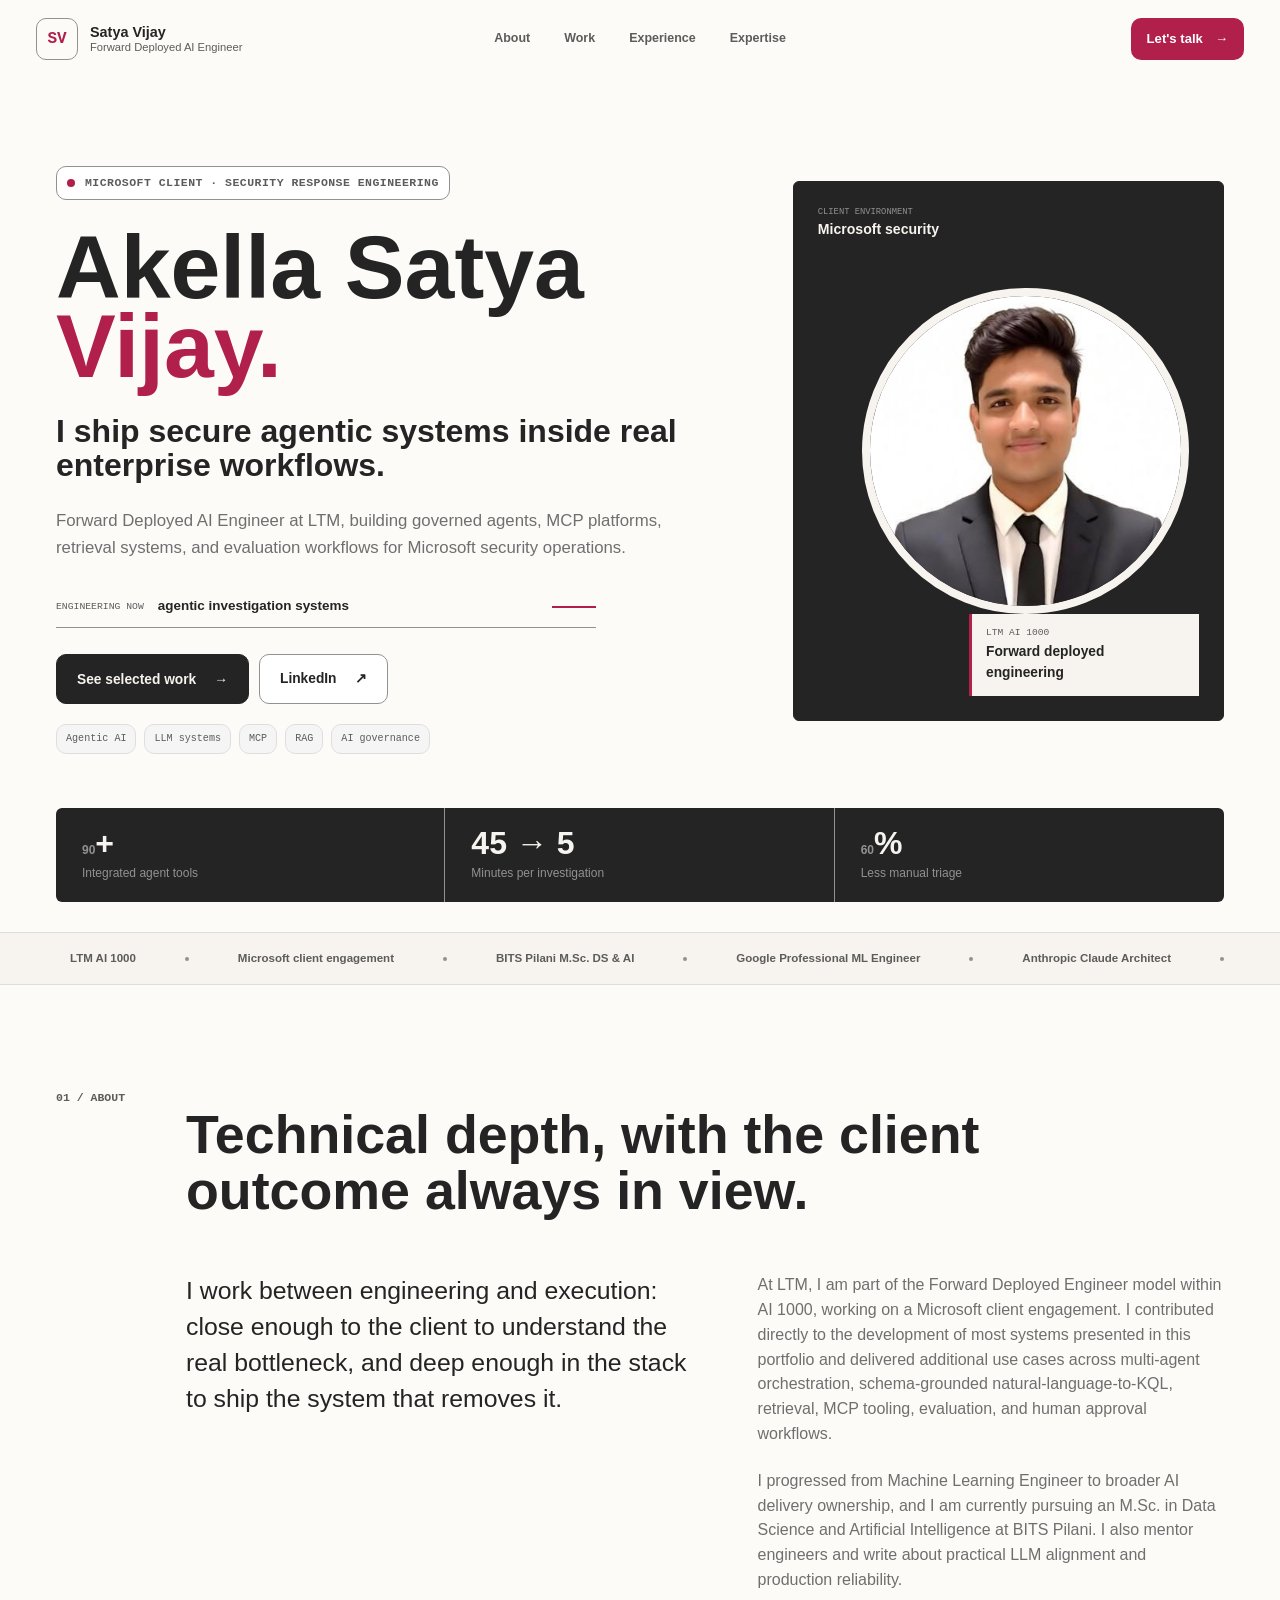
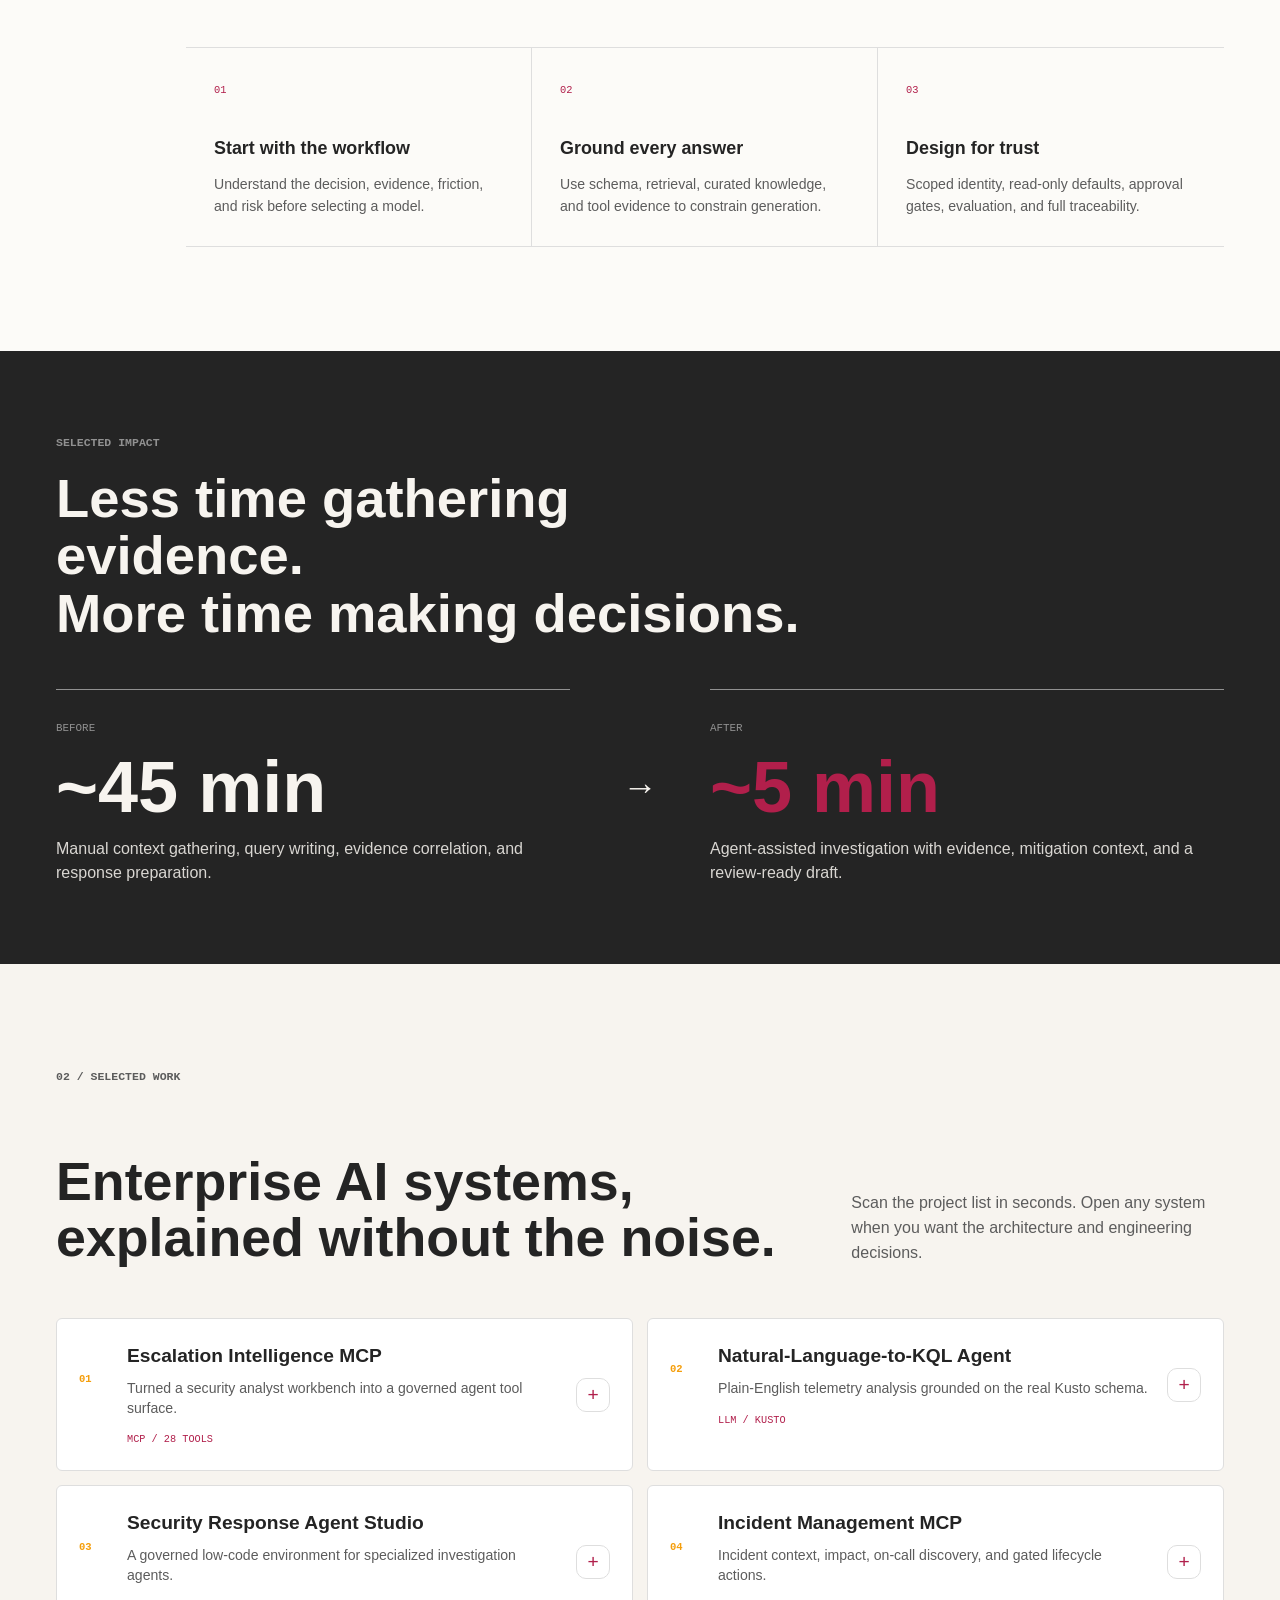
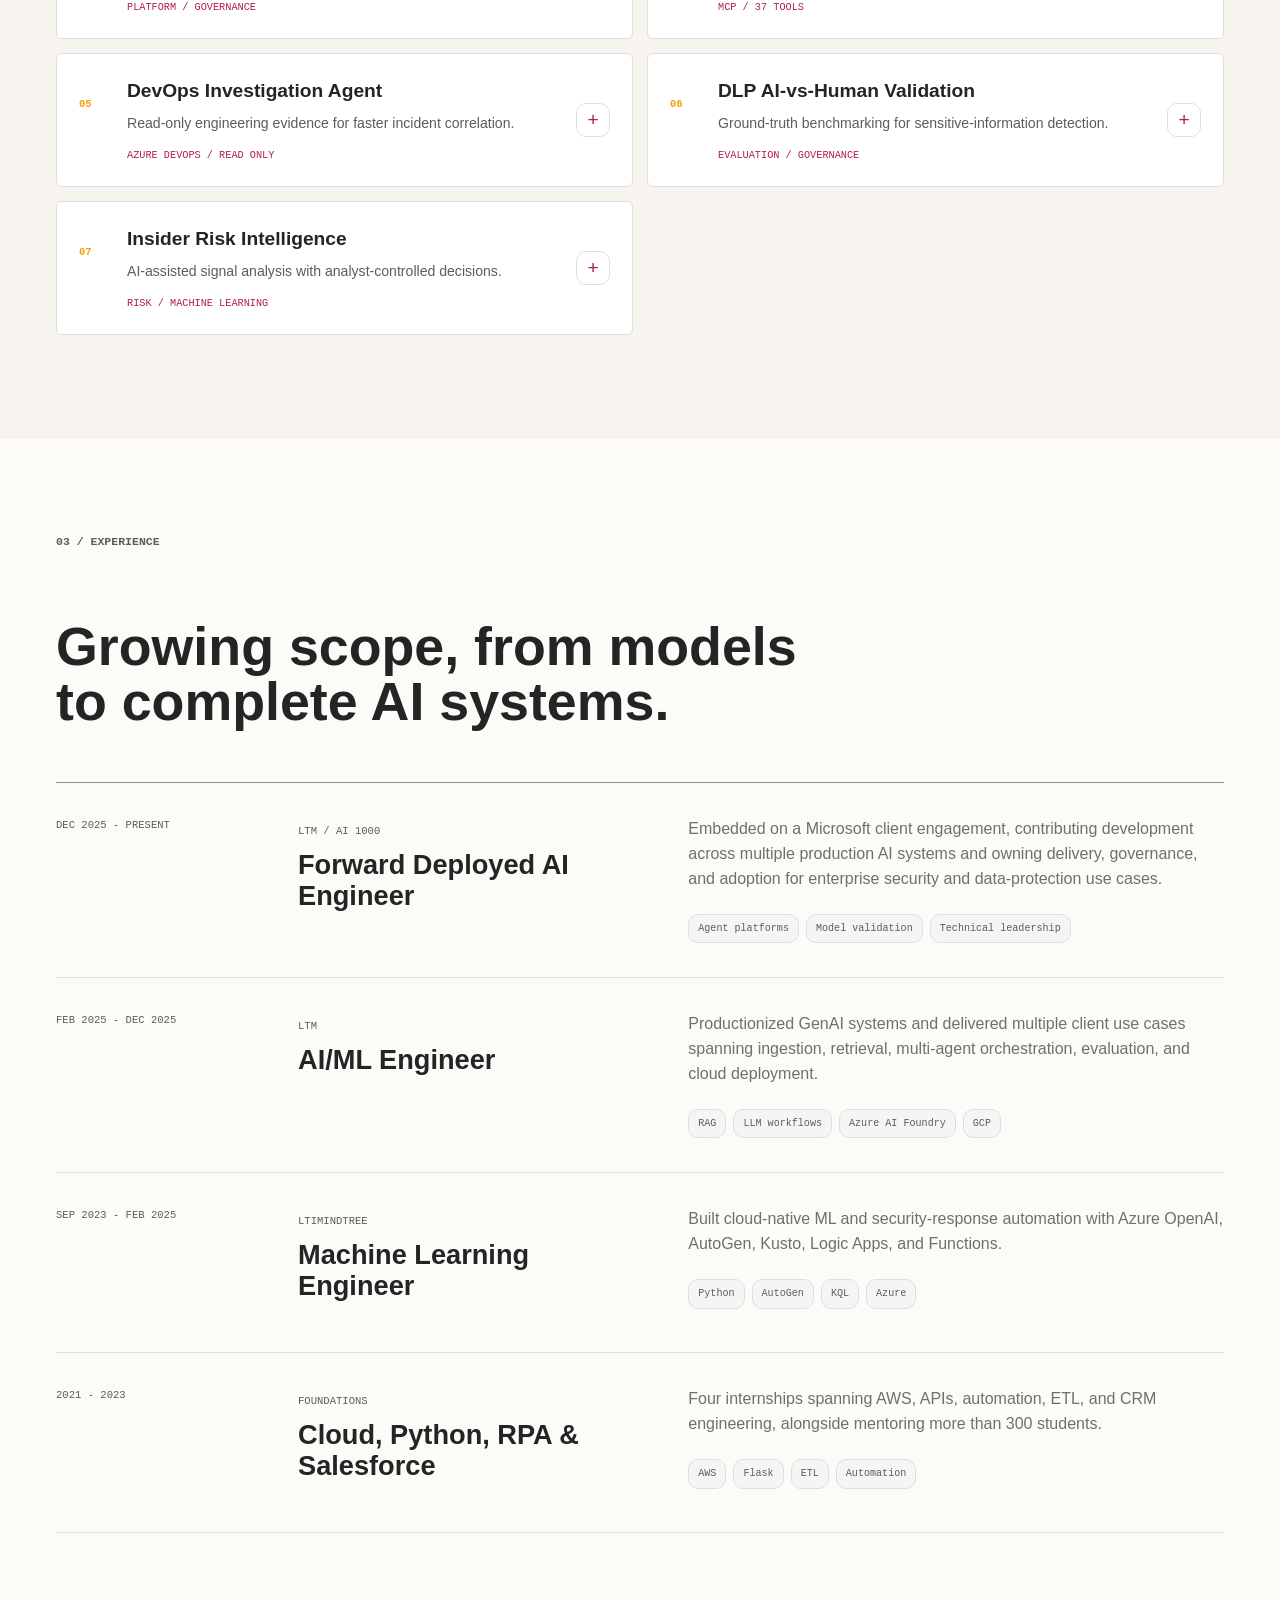
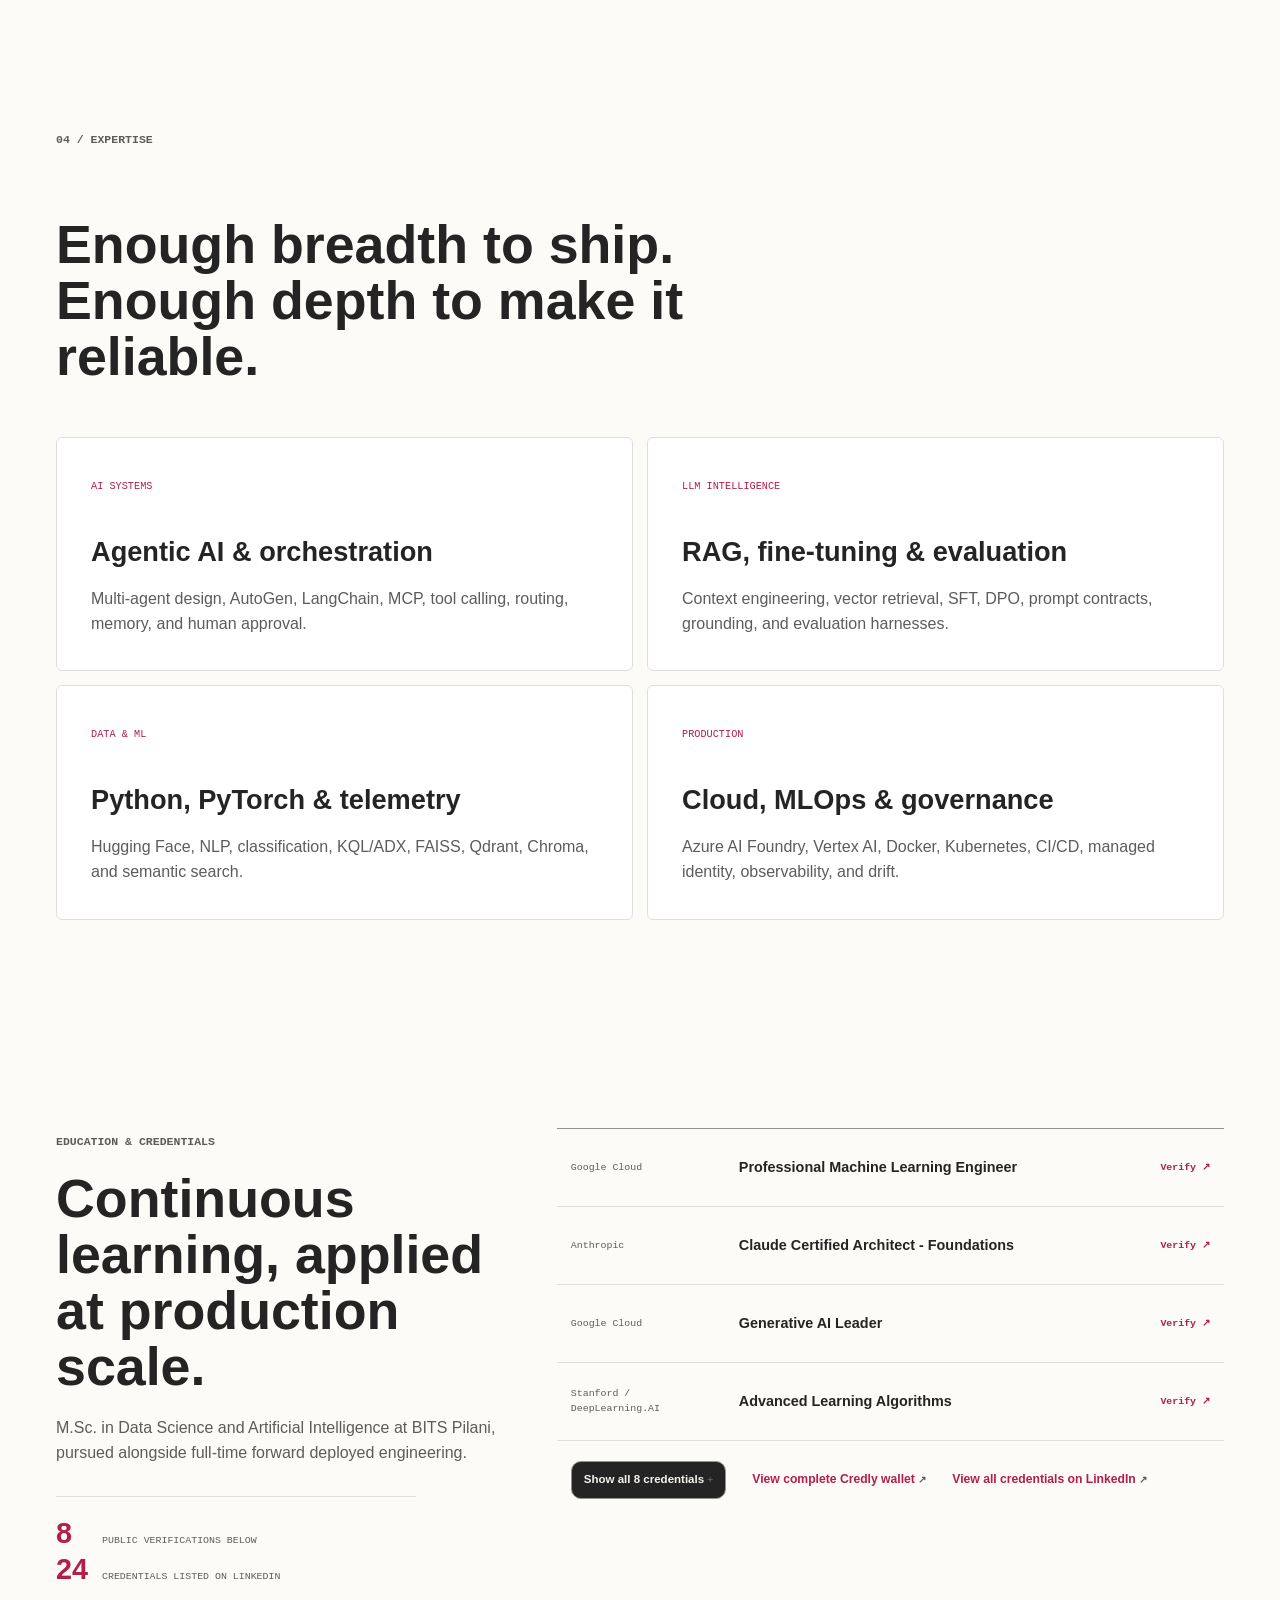
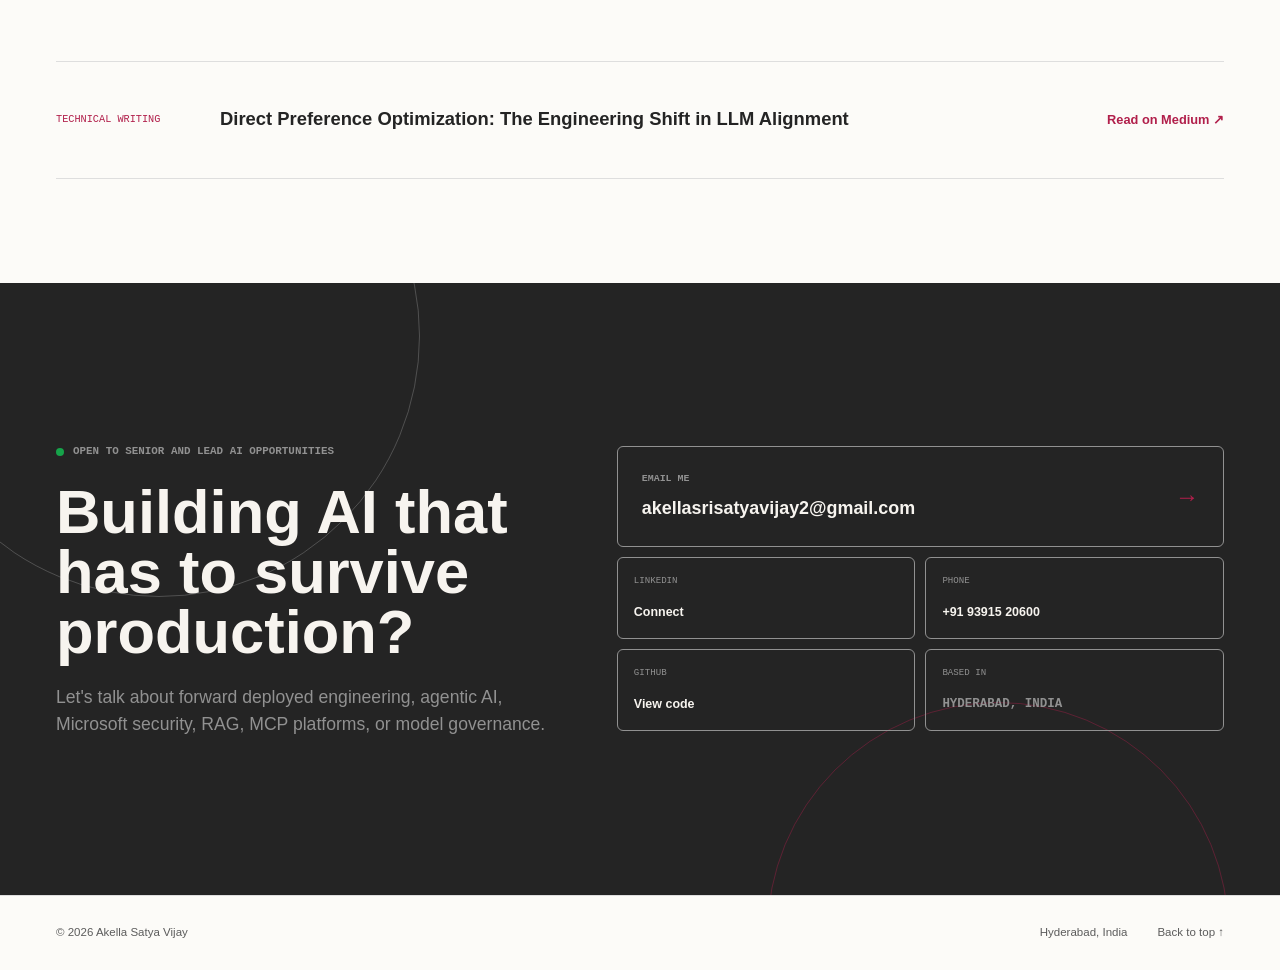
==== commit 57c2f59b: "Remove portfolio agent; keep static portfolio only Delete Gemini/Apps Script backend, agent UI, know" ====
--- a/index.html
+++ b/index.html
@@ -413,52 +413,12 @@
     </section>
   </main>
 
-  <aside class="portfolio-agent" id="portfolioAgent" data-endpoint="https://script.google.com/macros/s/AKfycbwDOqakzCdPVSySpDGTTPbEgKmux_6D37vxLeMxgyPa92SNhXWfWf4P6Oj5M6kBG4FnZQ/exec" aria-label="Satya's portfolio agent">
-    <section class="agent-panel" id="agentPanel" aria-labelledby="agentTitle" hidden>
-      <header class="agent-header">
-        <div class="agent-identity">
-          <span class="agent-mark" aria-hidden="true">SV</span>
-          <span><strong id="agentTitle">Ask Satya's agent</strong><small><i aria-hidden="true"></i> Portfolio-only knowledge</small></span>
-        </div>
-        <button class="agent-close" id="agentClose" type="button" aria-label="Close portfolio agent" title="Close">&times;</button>
-      </header>
-      <div class="agent-policy">
-        <strong>Closed-domain and privacy-first</strong>
-        <span>Answers only from Satya's verified profile. No browsing, actions, or secret collection.</span>
-      </div>
-      <div class="agent-messages" id="agentMessages" role="log" aria-live="polite" aria-relevant="additions">
-        <div class="agent-message assistant">
-          <span>Agent</span>
-          <p>Hi, I can answer questions about Satya's experience, approved portfolio projects, security expertise, skills, education, certifications, achievements, and contact details.</p>
-        </div>
-      </div>
-      <div class="agent-prompts" id="agentPrompts" aria-label="Suggested questions">
-        <button type="button" data-question="Tell me about Satya's Microsoft client experience">Microsoft work</button>
-        <button type="button" data-question="What security projects has Satya worked on?">Security projects</button>
-        <button type="button" data-question="What are Satya's core technical skills?">Skills &amp; stack</button>
-        <button type="button" data-question="Tell me about Satya's education and certifications">Education</button>
-      </div>
-      <form class="agent-form" id="agentForm">
-        <label class="sr-only" for="agentInput">Ask about Satya's professional profile</label>
-        <input id="agentInput" name="message" type="text" maxlength="500" autocomplete="off" spellcheck="true" placeholder="Ask about Satya's work..." />
-        <button id="agentSend" type="submit">Send <span aria-hidden="true">&#8593;</span></button>
-      </form>
-      <p class="agent-footnote" id="agentStatus">Verified portfolio facts only. Do not share secrets.</p>
-    </section>
-    <button class="agent-launcher" id="agentLauncher" type="button" aria-controls="agentPanel" aria-expanded="false">
-      <span class="agent-launcher-mark" aria-hidden="true">SV</span>
-      <span class="agent-launcher-copy"><strong>Ask my agent</strong><small>Portfolio questions only</small></span>
-      <i aria-hidden="true"></i>
-    </button>
-  </aside>
-
   <footer class="site-footer">
     <span>&copy; <span id="year">2026</span> Akella Satya Vijay</span>
     <span>Hyderabad, India</span>
     <a href="#top">Back to top &#8593;</a>
   </footer>
 
-  <script src="agent-knowledge.js?v=20260715.3"></script>
   <script src="script.js?v=20260715.3"></script>
 </body>
 </html>
--- a/styles.css
+++ b/styles.css
@@ -269,46 +269,6 @@
 .site-footer a:hover { color: var(--cp-accent); }
 
 .sr-only { position: absolute; width: 1px; height: 1px; padding: 0; margin: -1px; overflow: hidden; clip: rect(0, 0, 0, 0); white-space: nowrap; border: 0; }
-.portfolio-agent { position: fixed; z-index: 1400; right: 22px; bottom: 22px; }
-.agent-launcher { display: grid; grid-template-columns: 38px 1fr 9px; gap: 10px; align-items: center; min-width: 220px; min-height: 58px; padding: 9px 14px 9px 10px; border: 1px solid var(--cp-border-strong); border-radius: var(--radius-panel); background: var(--cp-text); color: var(--cp-bg); box-shadow: var(--cp-shadow); text-align: left; cursor: pointer; transition: transform 220ms var(--ease-out), box-shadow 220ms ease; }
-.agent-launcher:hover { transform: translateY(-3px); }
-.agent-launcher-mark, .agent-mark { display: grid; place-items: center; width: 38px; aspect-ratio: 1; border-radius: var(--radius-ui); background: var(--cp-accent); color: var(--cp-accent-fg); font-family: var(--font-mono); font-size: 0.72rem; font-weight: 700; }
-.agent-launcher > span:nth-child(2), .agent-identity > span:last-child { display: grid; line-height: 1.2; }
-.agent-launcher strong { font-size: 0.82rem; }
-.agent-launcher small { margin-top: 3px; color: var(--cp-border-strong); font-size: 0.62rem; }
-.agent-launcher > i { width: 8px; aspect-ratio: 1; border-radius: 50%; background: var(--cp-success); animation: live-pulse 1.8s ease-out infinite; }
-.agent-panel { position: absolute; right: 0; bottom: 70px; display: grid; grid-template-rows: auto auto minmax(180px, 1fr) auto auto auto; width: min(430px, calc(100vw - 28px)); height: min(650px, calc(100vh - 104px)); overflow: hidden; border: 1px solid var(--cp-border-strong); border-radius: var(--radius-panel); background: var(--cp-panel-strong); box-shadow: var(--cp-shadow); -webkit-backdrop-filter: blur(18px); backdrop-filter: blur(18px); transform-origin: right bottom; animation: agent-panel-in 280ms var(--ease-out) both; }
-.agent-panel[hidden] { display: none; }
-@keyframes agent-panel-in { from { opacity: 0; transform: translateY(18px) scale(0.97); } }
-.agent-header { display: flex; align-items: center; justify-content: space-between; gap: 18px; padding: 16px; border-bottom: 1px solid var(--cp-border); }
-.agent-identity { display: flex; align-items: center; gap: 11px; }
-.agent-identity strong { font-size: 0.9rem; }
-.agent-identity small { display: flex; align-items: center; gap: 7px; margin-top: 4px; color: var(--cp-text-muted); font-family: var(--font-mono); font-size: 0.57rem; text-transform: uppercase; }
-.agent-identity small i { width: 7px; aspect-ratio: 1; border-radius: 50%; background: var(--cp-success); }
-.agent-close { display: grid; place-items: center; width: 36px; aspect-ratio: 1; border: 1px solid var(--cp-border); border-radius: var(--radius-ui); background: var(--cp-surface); color: var(--cp-text-muted); font-size: 1.35rem; cursor: pointer; }
-.agent-close:hover { border-color: var(--cp-accent); color: var(--cp-accent); }
-.agent-policy { display: grid; gap: 3px; padding: 11px 16px; border-bottom: 1px solid var(--cp-border); background: var(--cp-accent-soft); }
-.agent-policy strong { color: var(--cp-accent); font-size: 0.7rem; }
-.agent-policy span { color: var(--cp-text-muted); font-size: 0.66rem; }
-.agent-messages { display: flex; flex-direction: column; gap: 12px; overflow-y: auto; padding: 16px; scroll-behavior: smooth; }
-.agent-message { display: grid; gap: 5px; max-width: 88%; padding: 11px 13px; border: 1px solid var(--cp-border); border-radius: var(--radius-ui); background: var(--cp-surface); }
-.agent-message.assistant { align-self: flex-start; border-left: 3px solid var(--cp-accent); }
-.agent-message.user { align-self: flex-end; border-color: var(--cp-text); background: var(--cp-text); color: var(--cp-bg); }
-.agent-message > span { color: var(--cp-text-muted); font-family: var(--font-mono); font-size: 0.54rem; text-transform: uppercase; }
-.agent-message.user > span { color: var(--cp-border-strong); }
-.agent-message p { white-space: pre-line; font-size: 0.78rem; line-height: 1.5; }
-.agent-message.thinking p::after { display: inline-block; width: 1.1em; content: "..."; overflow: hidden; vertical-align: bottom; animation: agent-thinking 1s steps(4, end) infinite; }
-@keyframes agent-thinking { from { width: 0; } }
-.agent-prompts { display: flex; gap: 7px; overflow-x: auto; padding: 10px 16px; border-top: 1px solid var(--cp-border); }
-.agent-prompts::-webkit-scrollbar { display: none; }
-.agent-prompts button { flex: 0 0 auto; padding: 7px 9px; border: 1px solid var(--cp-border); border-radius: var(--radius-ui); background: var(--cp-surface-soft); color: var(--cp-text-muted); font-size: 0.63rem; cursor: pointer; }
-.agent-prompts button:hover { border-color: var(--cp-accent); color: var(--cp-accent); }
-.agent-form { display: grid; grid-template-columns: 1fr auto; gap: 8px; padding: 10px 16px; border-top: 1px solid var(--cp-border); }
-.agent-form input { min-width: 0; height: 42px; padding: 0 12px; border: 1px solid var(--cp-border); border-radius: var(--radius-ui); outline: none; background: var(--cp-surface); color: var(--cp-text); font: inherit; font-size: 0.76rem; }
-.agent-form input:focus { border-color: var(--cp-accent); box-shadow: 0 0 0 3px var(--cp-accent-soft); }
-.agent-form button { min-width: 78px; border-radius: var(--radius-ui); background: var(--cp-accent); color: var(--cp-accent-fg); font-size: 0.72rem; font-weight: 700; cursor: pointer; }
-.agent-form button:disabled { cursor: wait; opacity: 0.65; }
-.agent-footnote { padding: 0 16px 12px; color: var(--cp-text-muted); font-family: var(--font-mono); font-size: 0.55rem; }
 
 .reveal { opacity: 0; transform: translateY(24px); transition: opacity 650ms var(--ease-out), transform 650ms var(--ease-out); }
 .reveal.visible { opacity: 1; transform: none; }
@@ -414,9 +374,6 @@
   .contact-action > a { font-size: 0.86rem; }
   .contact-action > div { flex-wrap: wrap; }
   .site-footer { grid-template-columns: 1fr; }
-  .portfolio-agent { right: 12px; bottom: 12px; }
-  .agent-launcher { min-width: 190px; }
-  .agent-panel { right: 0; bottom: 66px; width: calc(100vw - 24px); height: min(650px, calc(100svh - 90px)); }
 }
 
 /* Security casebook art direction */
@@ -526,13 +483,6 @@
 .contact-links span { color: var(--cp-border-strong); font-family: var(--font-mono); font-size: 0.57rem; text-transform: uppercase; }
 .contact-links strong { align-self: end; font-size: 0.78rem; }
 
-.agent-launcher { grid-template-columns: 1fr; min-width: 0; width: 58px; height: 58px; padding: 9px; border-radius: 50%; }
-.agent-launcher-copy { position: absolute; right: 68px; width: max-content; padding: 8px 10px; border: 1px solid var(--cp-border); border-radius: var(--radius-ui); background: var(--cp-panel-strong); color: var(--cp-text); opacity: 0; pointer-events: none; transform: translateX(8px); transition: opacity 180ms ease, transform 180ms ease; }
-.agent-launcher:hover .agent-launcher-copy, .agent-launcher:focus-visible .agent-launcher-copy { opacity: 1; transform: translateX(0); }
-.agent-launcher > i { position: absolute; top: 2px; right: 2px; }
-.agent-launcher-mark { width: 40px; }
-.agent-panel { width: min(400px, calc(100vw - 28px)); height: min(560px, calc(100vh - 100px)); }
-
 @media (max-width: 1050px) {
   .contact-section { grid-template-columns: 1fr; min-height: 0; padding-top: 86px; padding-bottom: 86px; }
   .contact-action { width: 100%; max-width: 760px; }
@@ -567,8 +517,6 @@
   .approach-grid > div { border-right: 0; border-bottom: 1px solid var(--cp-border); }
   .project-trigger { min-height: 118px; padding: 18px; }
   .project-detail { padding: 0 18px 20px; }
-  .agent-launcher-copy { display: none; }
-  .agent-panel { height: min(570px, calc(100svh - 86px)); }
   .contact-links { grid-template-columns: 1fr; }
 }
 
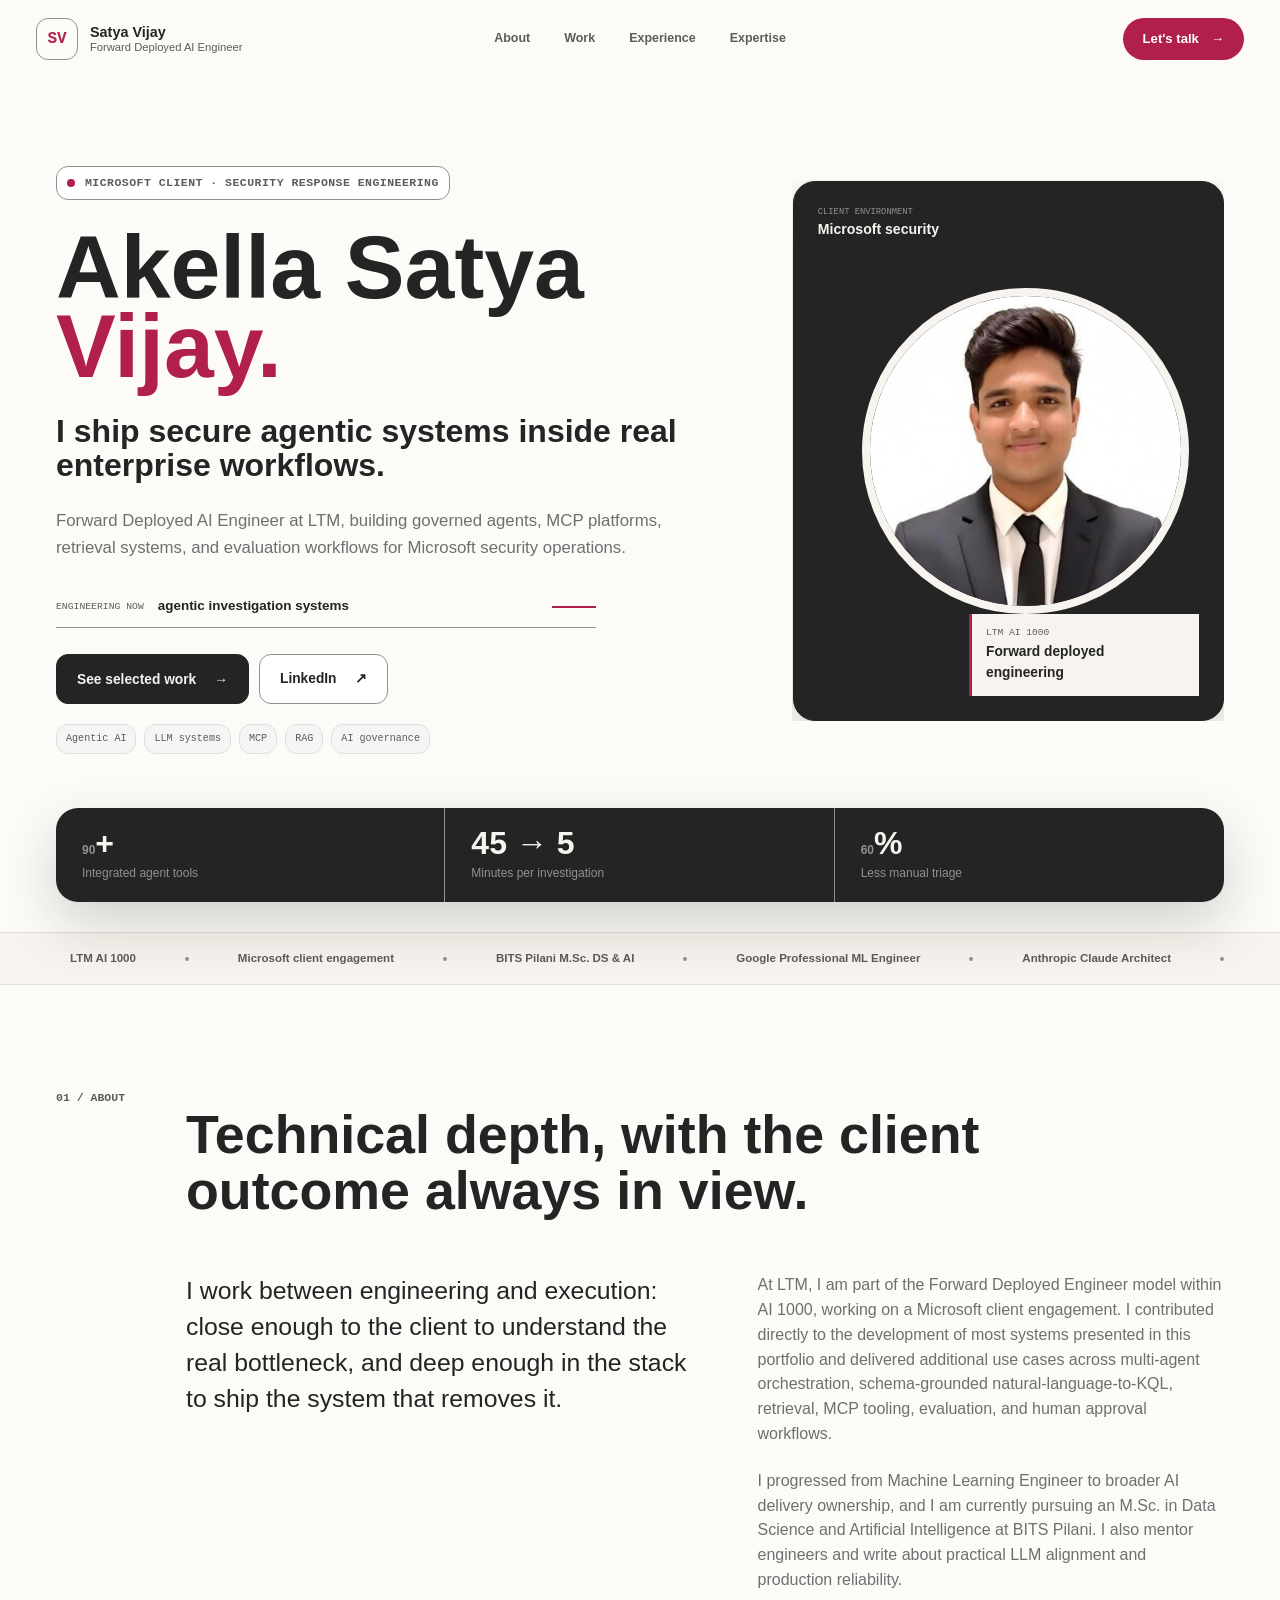
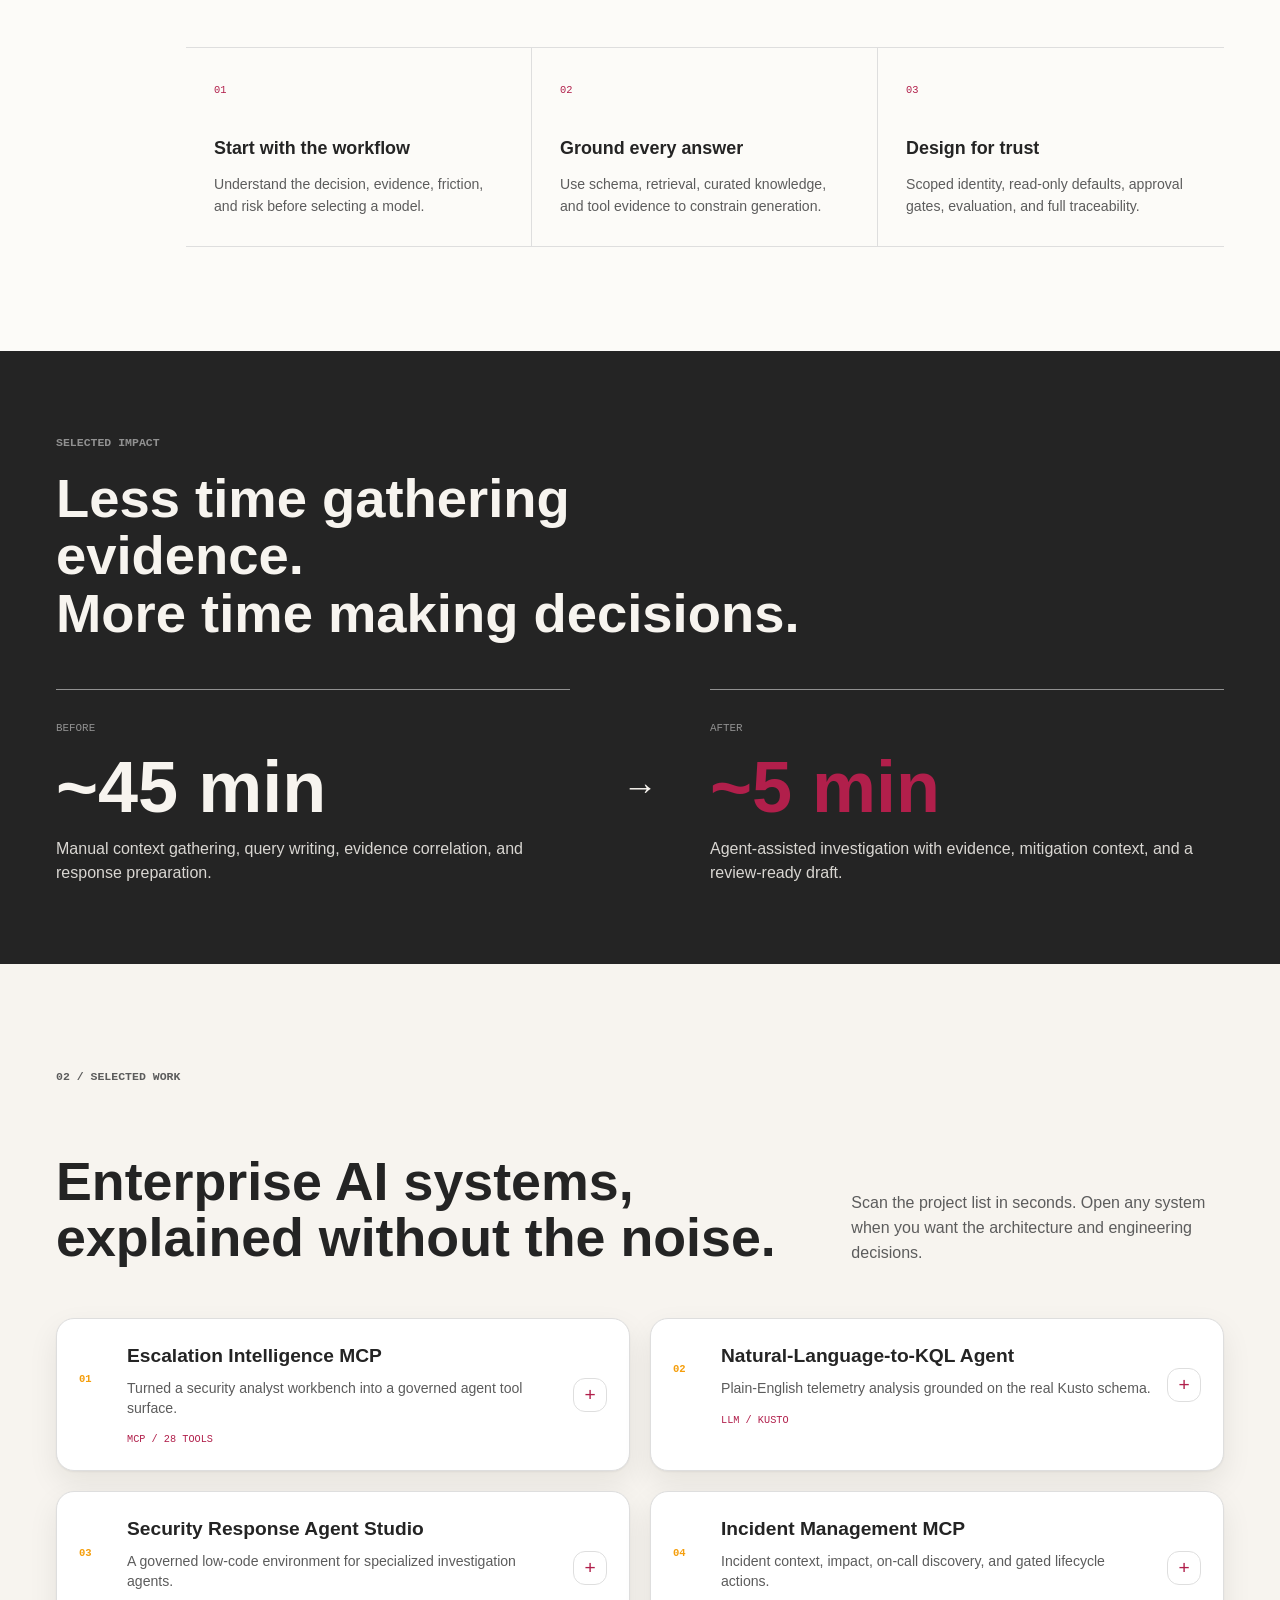
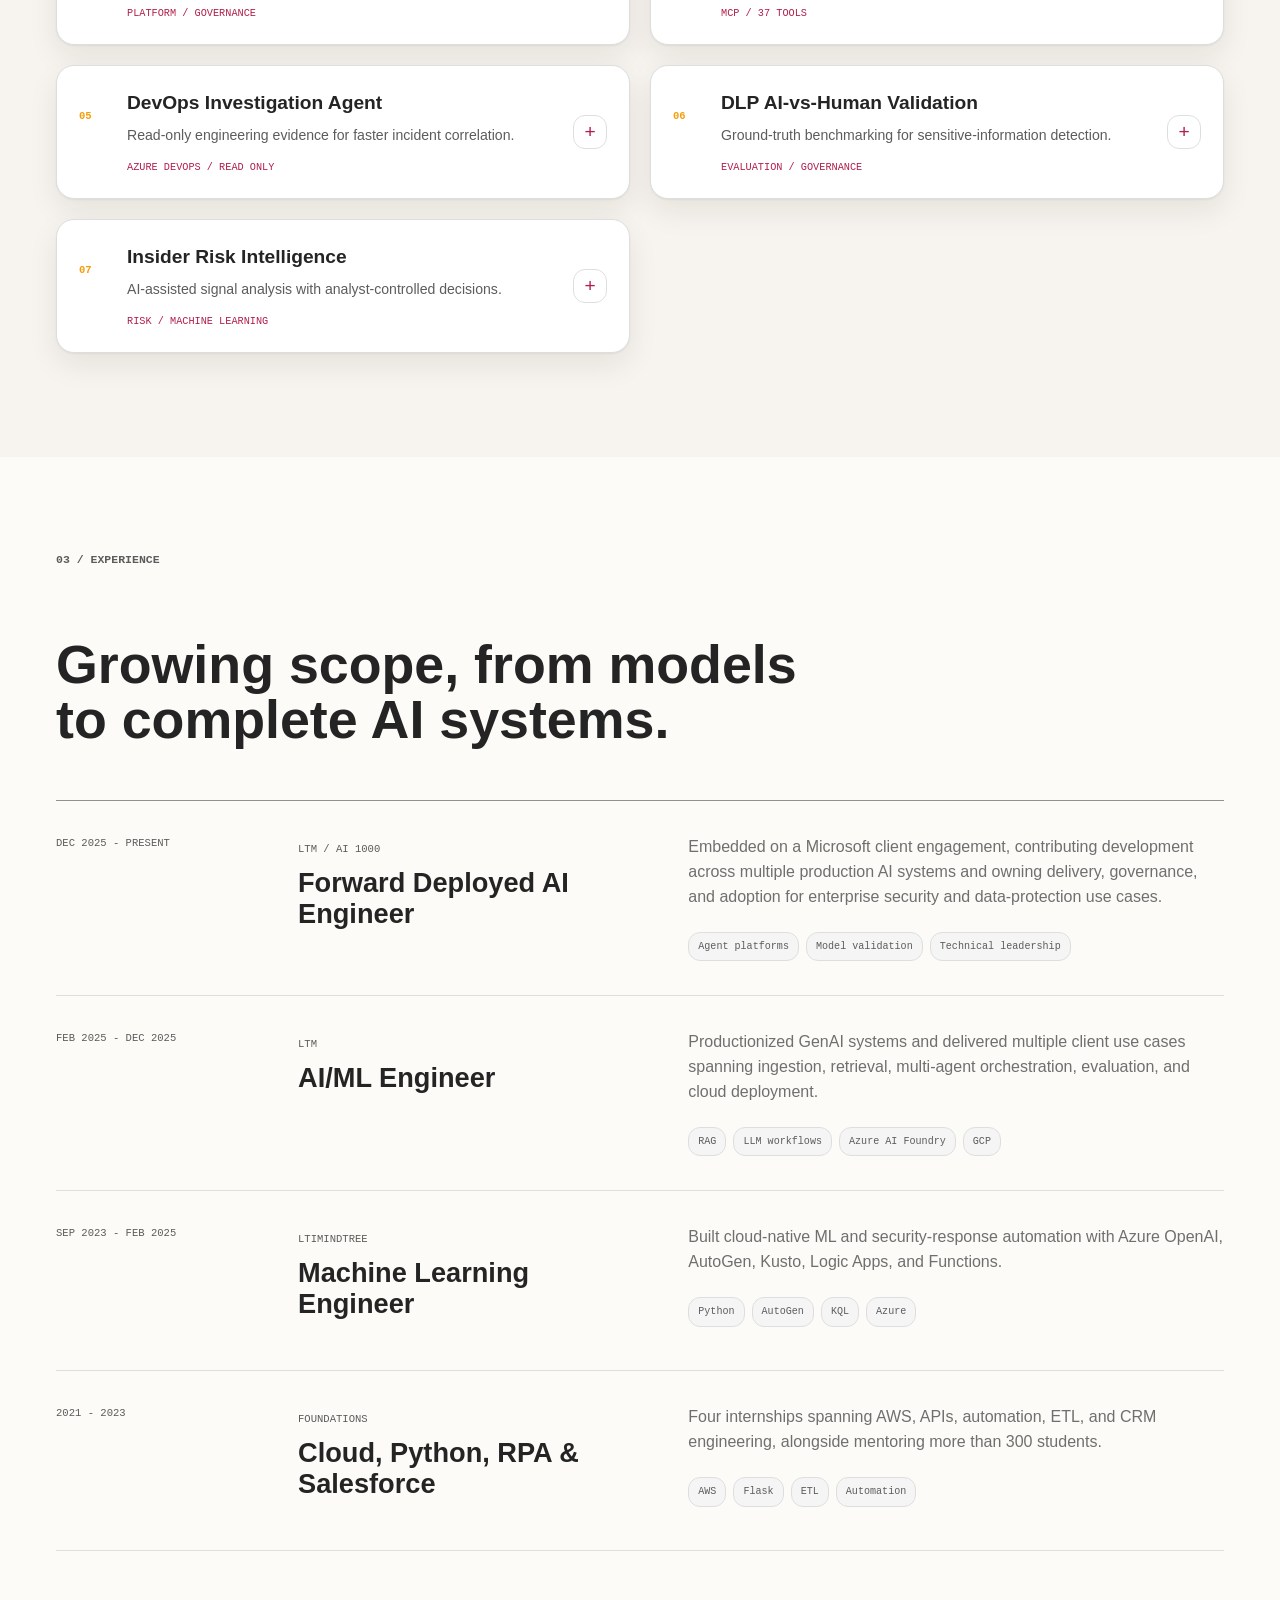
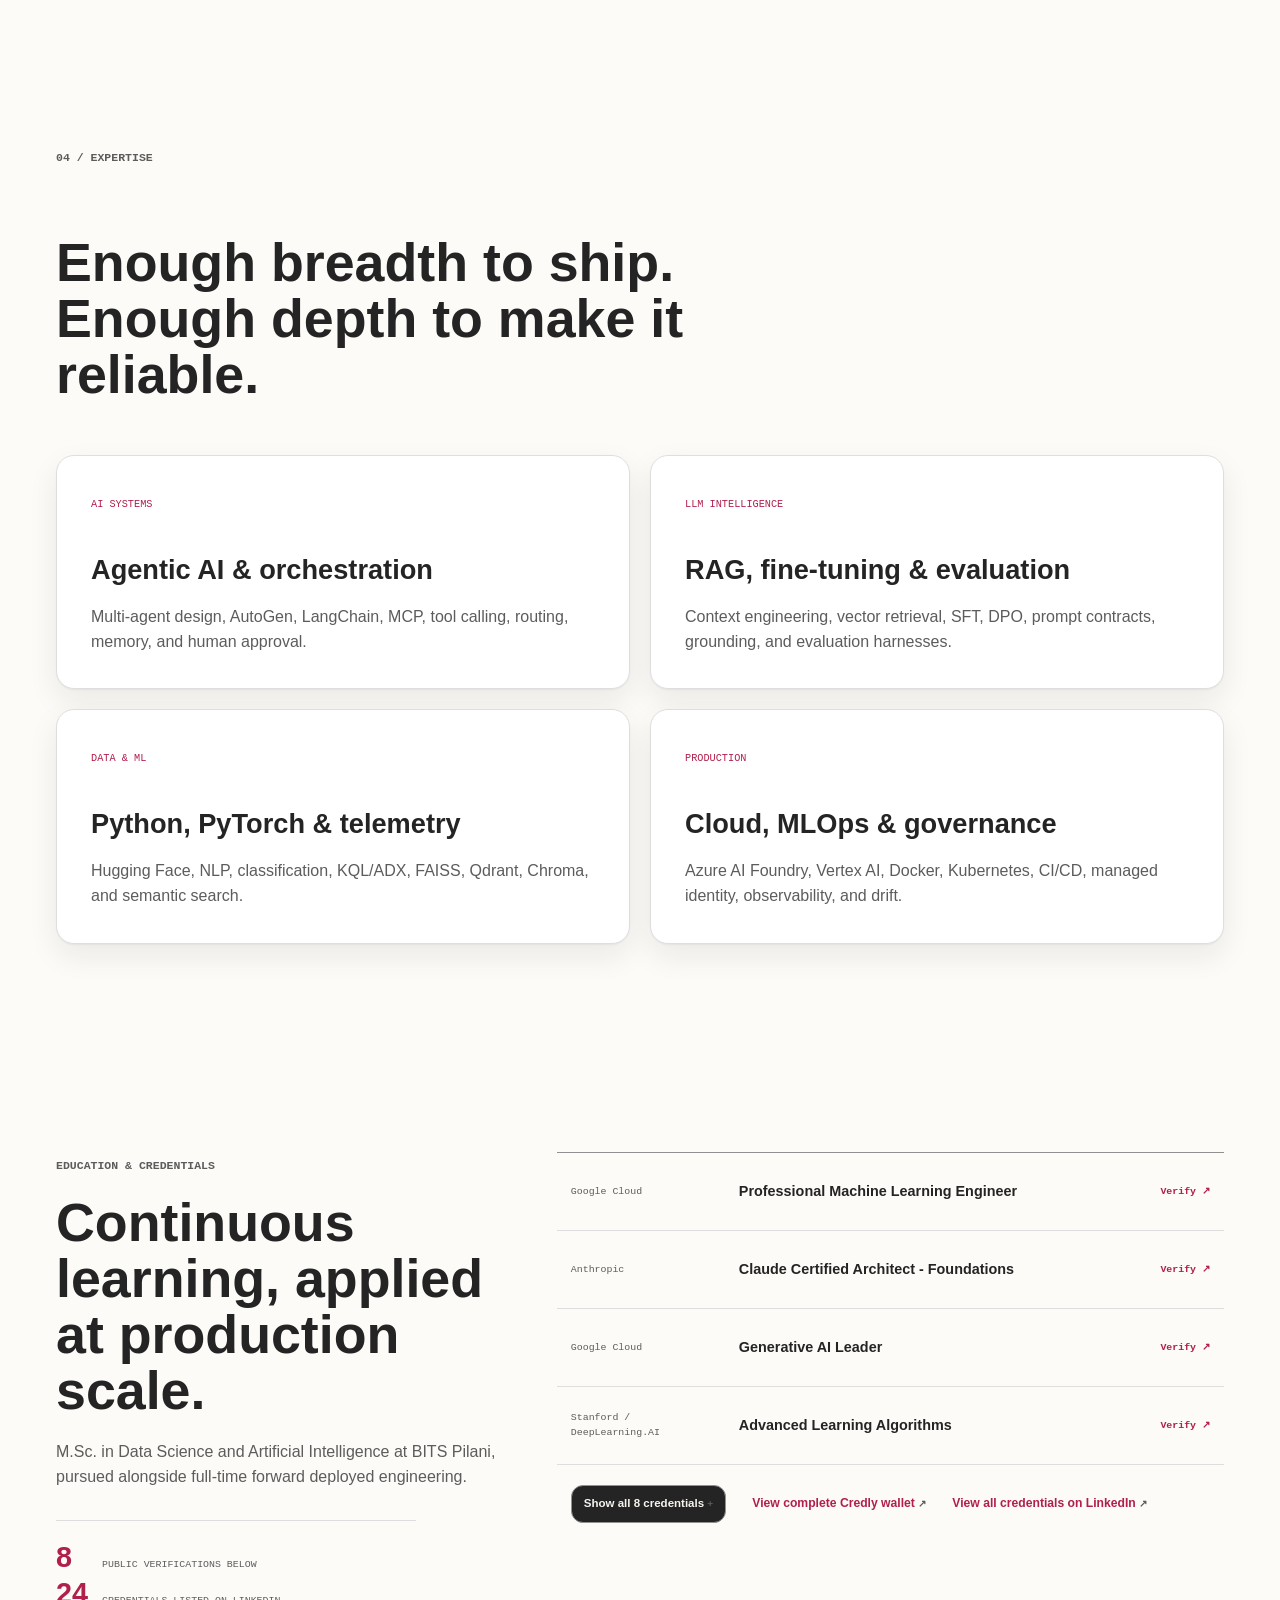
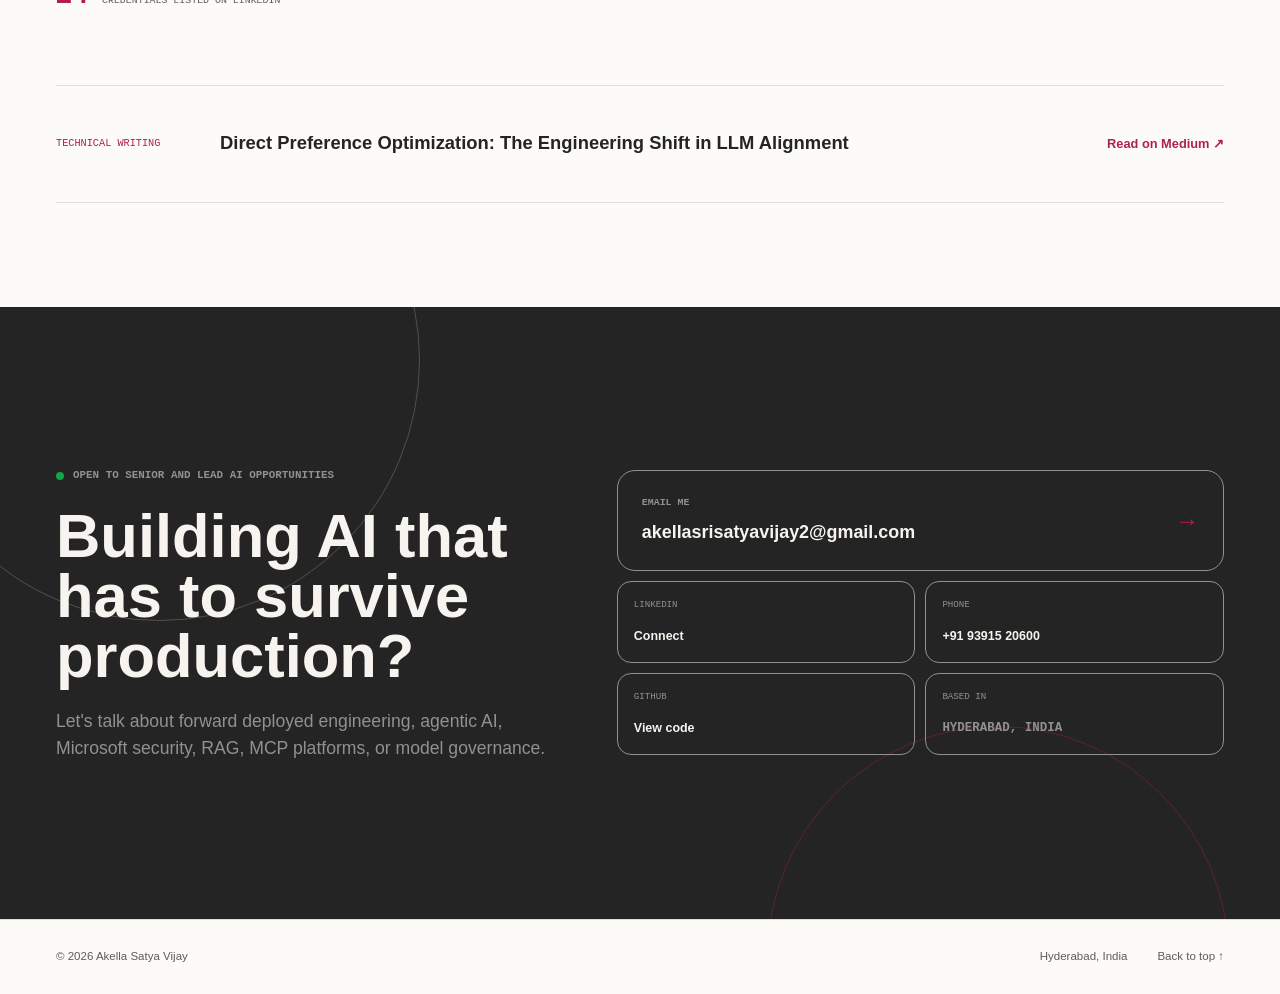
==== commit 4e17a27a: "Modernize UI toward soft web-UI style Larger corner radii, soft floating-card shadows with hover lif" ====
--- a/index.html
+++ b/index.html
@@ -17,7 +17,7 @@
       document.documentElement.setAttribute("data-theme", theme);
     })();
   </script>
-  <link rel="stylesheet" href="styles.css?v=20260715.3" />
+  <link rel="stylesheet" href="styles.css?v=20260715.4" />
 </head>
 <body>
   <a class="skip-link" href="#main">Skip to main content</a>
@@ -419,6 +419,6 @@
     <a href="#top">Back to top &#8593;</a>
   </footer>
 
-  <script src="script.js?v=20260715.3"></script>
+  <script src="script.js?v=20260715.4"></script>
 </body>
 </html>
--- a/styles.css
+++ b/styles.css
@@ -58,8 +58,12 @@
   --page-width: 1360px;
   --page-pad: 56px;
   --section-pad: 136px;
-  --radius-ui: 0.625rem;
-  --radius-panel: 16px;
+  --radius-ui: 12px;
+  --radius-panel: 22px;
+  --radius-card: 18px;
+  --cp-shadow-card: 0 1px 2px rgba(24, 20, 18, 0.05), 0 12px 30px rgba(24, 20, 18, 0.08);
+  --cp-shadow-card-hover: 0 2px 6px rgba(24, 20, 18, 0.07), 0 22px 48px rgba(24, 20, 18, 0.13);
+  --cp-shadow-float: 0 22px 55px rgba(24, 20, 18, 0.18);
   --ease-out: cubic-bezier(0.16, 1, 0.3, 1);
 }
 
@@ -91,7 +95,7 @@
 .header-actions { display: flex; justify-content: flex-end; gap: 10px; }
 .theme-button, .menu-button { display: grid; place-items: center; min-width: 42px; height: 42px; padding: 0 13px; border: 1px solid var(--cp-border); border-radius: var(--radius-ui); background: var(--cp-surface); cursor: pointer; }
 .theme-button:hover, .menu-button:hover { border-color: var(--cp-accent); background: var(--cp-accent-soft); }
-.header-contact { display: inline-flex; align-items: center; gap: 12px; min-height: 42px; padding: 0 16px; border-radius: var(--radius-ui); background: var(--cp-accent); color: var(--cp-accent-fg); font-size: 0.82rem; font-weight: 700; }
+.header-contact { display: inline-flex; align-items: center; gap: 12px; min-height: 42px; padding: 0 20px; border-radius: 999px; background: var(--cp-accent); color: var(--cp-accent-fg); font-size: 0.82rem; font-weight: 700; }
 .menu-button { display: none; }
 .mobile-nav { position: fixed; inset: 68px 0 0; z-index: 999; display: grid; align-content: center; padding: 28px; background: var(--cp-panel-strong); }
 .mobile-nav[hidden] { display: none; }
@@ -402,7 +406,7 @@
 .hero-focus { margin-top: 20px; }
 .hero-actions { margin-top: 26px; }
 
-.hero-portrait { align-self: center; height: 540px; overflow: hidden; border: 1px solid var(--cp-text); border-radius: 6px; background: var(--cp-text); color: var(--cp-bg); }
+.hero-portrait { align-self: center; height: 540px; overflow: hidden; border: 1px solid var(--cp-text); border-radius: var(--radius-panel); background: var(--cp-text); color: var(--cp-bg); box-shadow: var(--cp-shadow-float); }
 .portrait-shape, .portrait-initials, .portrait-orbit, .portrait-scan { display: none; }
 .hero-portrait img { top: 50%; right: 8%; bottom: auto; width: 76%; height: auto; aspect-ratio: 1; border: 8px solid var(--cp-bg); border-radius: 50%; object-fit: cover; -webkit-mask-image: none; mask-image: none; clip-path: none; transform: translateY(-50%); }
 .hero-portrait:hover img { transform: translateY(-50%) scale(1.02); }
@@ -413,7 +417,7 @@
 .portrait-note { right: 24px; bottom: 24px; width: 230px; padding: 12px 14px; border-left: 3px solid var(--cp-accent); background: var(--cp-bg); color: var(--cp-text); }
 .portrait-note span { color: var(--cp-text-muted); }
 
-.hero-metrics { grid-template-columns: repeat(3, 1fr); overflow: hidden; border: 0; border-radius: 6px; background: var(--cp-text); color: var(--cp-bg); }
+.hero-metrics { grid-template-columns: repeat(3, 1fr); overflow: hidden; border: 0; border-radius: var(--radius-panel); background: var(--cp-text); color: var(--cp-bg); box-shadow: var(--cp-shadow-float); }
 .hero-metrics > div { min-height: 94px; border-right-color: var(--cp-border-strong); }
 .hero-metrics strong { color: var(--cp-bg); font-size: 2rem; }
 .hero-metrics span { color: var(--cp-border-strong); }
@@ -437,9 +441,10 @@
 
 .work-section { max-width: none; padding-right: max(var(--page-pad), calc((100vw - var(--page-width)) / 2 + var(--page-pad))); padding-left: max(var(--page-pad), calc((100vw - var(--page-width)) / 2 + var(--page-pad))); background: var(--cp-bg); }
 .section-heading { margin-bottom: 52px; }
-.project-list { display: grid; grid-template-columns: repeat(2, minmax(0, 1fr)); gap: 14px; border: 0; }
-.project-item { overflow: hidden; border: 1px solid var(--cp-border); border-radius: 6px; background: var(--cp-surface); }
-.project-item.open { grid-column: 1 / -1; background: var(--cp-surface); }
+.project-list { display: grid; grid-template-columns: repeat(2, minmax(0, 1fr)); gap: 20px; border: 0; }
+.project-item { overflow: hidden; border: 1px solid var(--cp-border); border-radius: var(--radius-card); background: var(--cp-surface); box-shadow: var(--cp-shadow-card); transition: box-shadow 240ms var(--ease-out), transform 240ms var(--ease-out); }
+.project-item:not(.open):hover { box-shadow: var(--cp-shadow-card-hover); transform: translateY(-3px); }
+.project-item.open { grid-column: 1 / -1; background: var(--cp-surface); box-shadow: var(--cp-shadow-card-hover); }
 .project-trigger { grid-template-columns: 34px minmax(0, 1fr) 34px; gap: 14px; min-height: 132px; padding: 22px; }
 .project-trigger::before { display: none; }
 .project-meta { grid-column: 2; color: var(--cp-accent); }
@@ -453,8 +458,9 @@
 
 .experience-section { padding-top: 94px; padding-bottom: 94px; }
 .timeline article { min-height: 180px; padding: 34px 0; }
-.expertise-grid { gap: 14px; border: 0; background: var(--cp-transparent); }
-.expertise-grid > div { min-height: 225px; border: 1px solid var(--cp-border); border-radius: 6px; }
+.expertise-grid { gap: 20px; border: 0; background: var(--cp-transparent); }
+.expertise-grid > div { min-height: 225px; border: 1px solid var(--cp-border); border-radius: var(--radius-card); background: var(--cp-surface); box-shadow: var(--cp-shadow-card); transition: box-shadow 240ms var(--ease-out), transform 240ms var(--ease-out); }
+.expertise-grid > div:hover { box-shadow: var(--cp-shadow-card-hover); transform: translateY(-3px); }
 .expertise-grid h3 { margin-top: 34px; }
 
 .credentials-section { gap: 56px; }
@@ -472,13 +478,13 @@
 .contact-copy h2 { max-width: 680px; color: var(--cp-bg); font-size: clamp(2.8rem, 4.8vw, 4.8rem); line-height: 0.98; }
 .contact-copy p { max-width: 630px; color: var(--cp-border-strong); }
 .contact-action { align-self: center; }
-.contact-action > .contact-primary { display: grid; grid-template-columns: 1fr auto; gap: 8px 22px; padding: 24px; border: 1px solid var(--cp-border-strong); border-radius: 6px; color: var(--cp-bg); transition: border-color 180ms ease, background 180ms ease, transform 220ms var(--ease-out); }
+.contact-action > .contact-primary { display: grid; grid-template-columns: 1fr auto; gap: 8px 22px; padding: 24px; border: 1px solid var(--cp-border-strong); border-radius: var(--radius-card); color: var(--cp-bg); transition: border-color 180ms ease, background 180ms ease, transform 220ms var(--ease-out); }
 .contact-action > .contact-primary:hover { border-color: var(--cp-accent); background: var(--cp-surface-soft); color: var(--cp-text); transform: translateY(-3px); }
 .contact-primary > span { color: var(--cp-border-strong); font-family: var(--font-mono); font-size: 0.62rem; text-transform: uppercase; }
 .contact-primary > strong { grid-column: 1; font-size: clamp(0.92rem, 1.4vw, 1.2rem); overflow-wrap: anywhere; }
 .contact-primary > i { grid-column: 2; grid-row: 1 / span 2; align-self: center; color: var(--cp-accent); font-size: 1.5rem; font-style: normal; }
 .contact-links { display: grid !important; grid-template-columns: repeat(2, 1fr); gap: 10px !important; margin-top: 10px !important; }
-.contact-links > a, .contact-location { display: grid; gap: 3px; min-height: 82px; padding: 16px; border: 1px solid var(--cp-border-strong); border-radius: 6px; color: var(--cp-bg); }
+.contact-links > a, .contact-location { display: grid; gap: 3px; min-height: 82px; padding: 16px; border: 1px solid var(--cp-border-strong); border-radius: 14px; color: var(--cp-bg); }
 .contact-links > a:hover { border-color: var(--cp-accent); color: var(--cp-bg); }
 .contact-links span { color: var(--cp-border-strong); font-family: var(--font-mono); font-size: 0.57rem; text-transform: uppercase; }
 .contact-links strong { align-self: end; font-size: 0.78rem; }
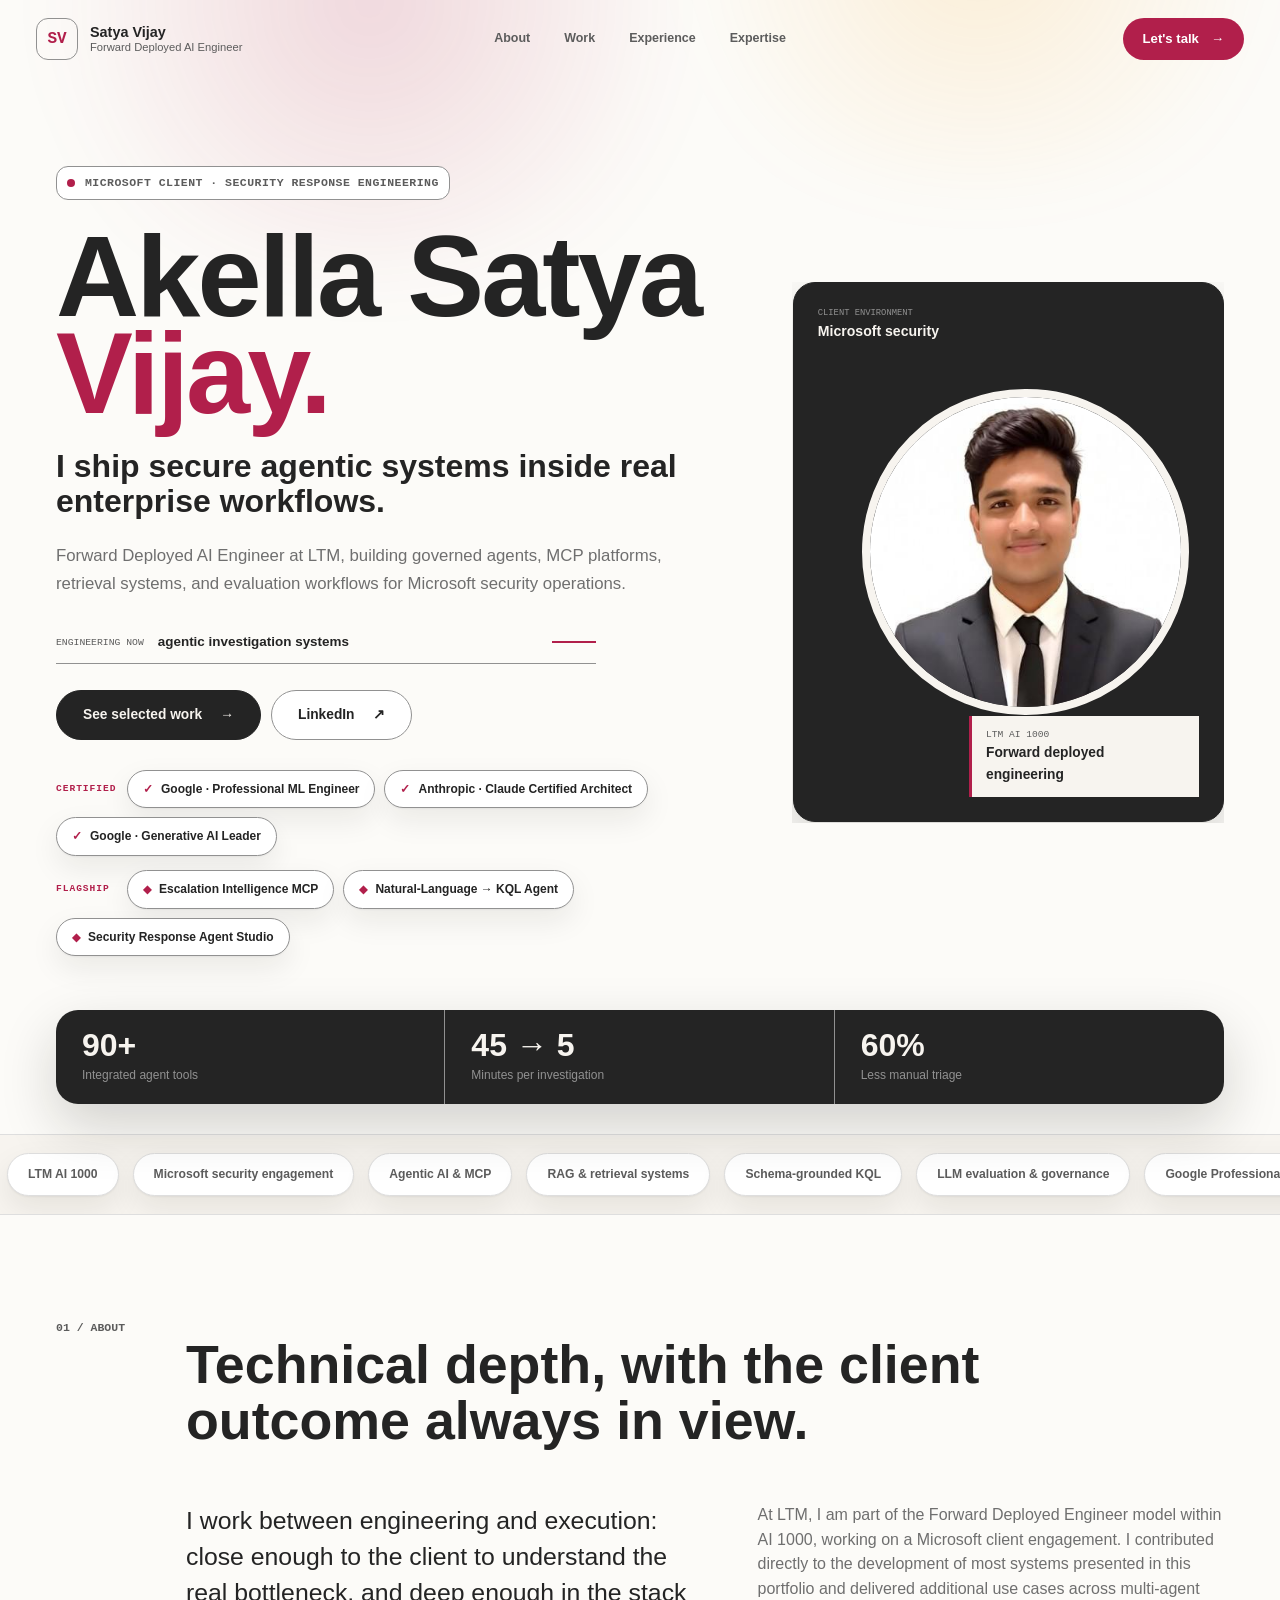
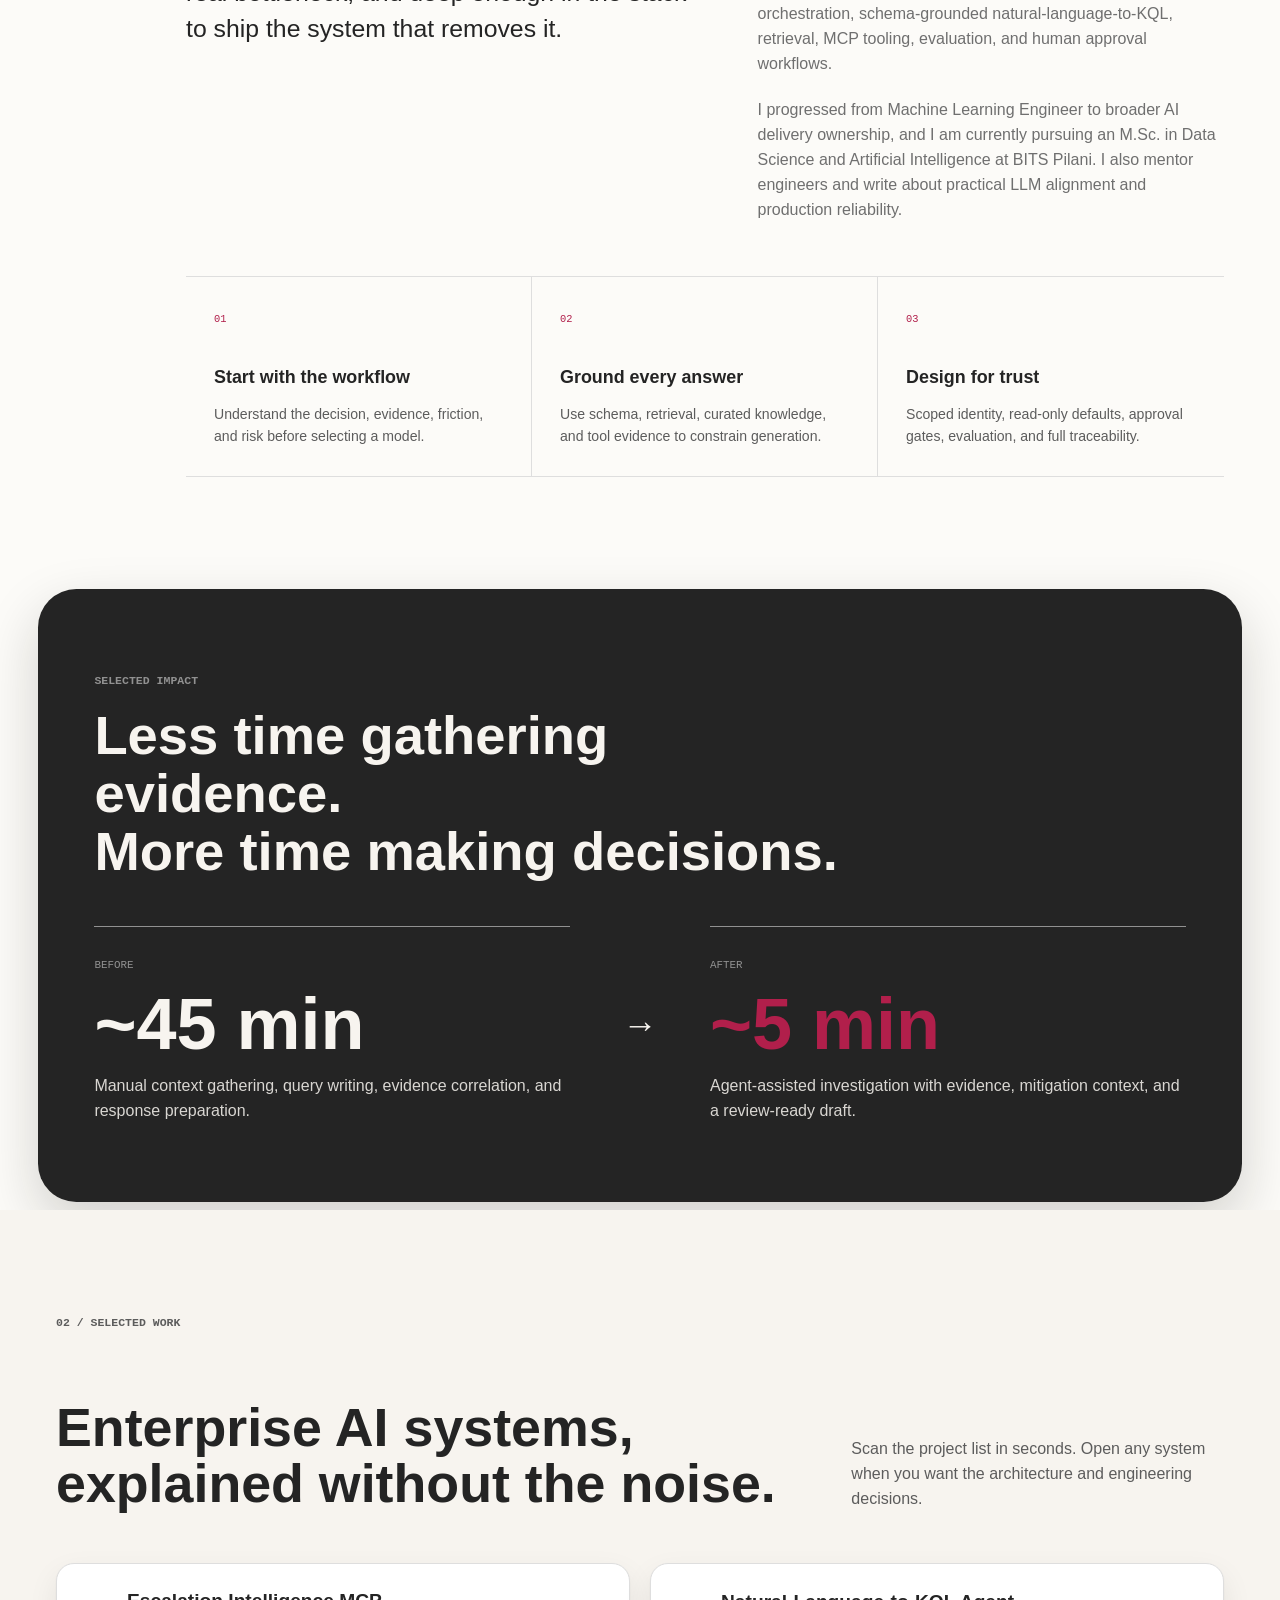
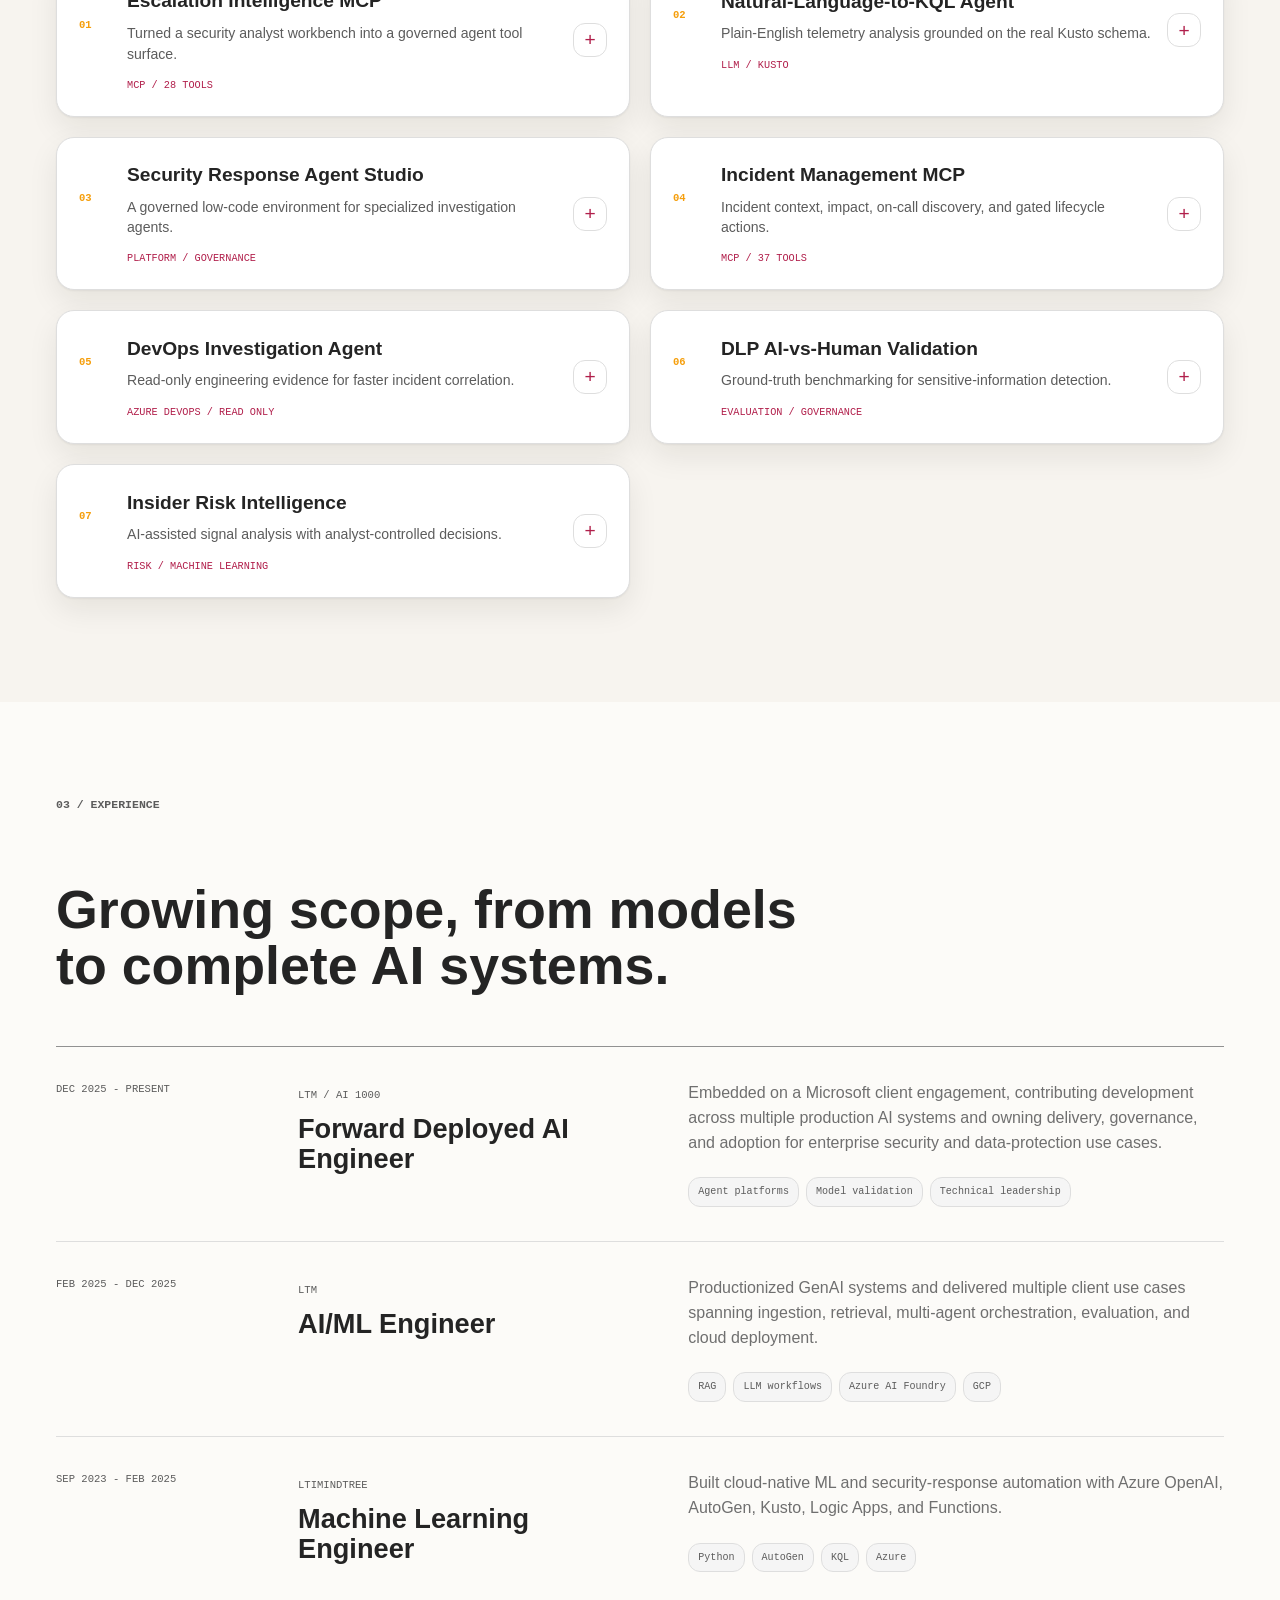
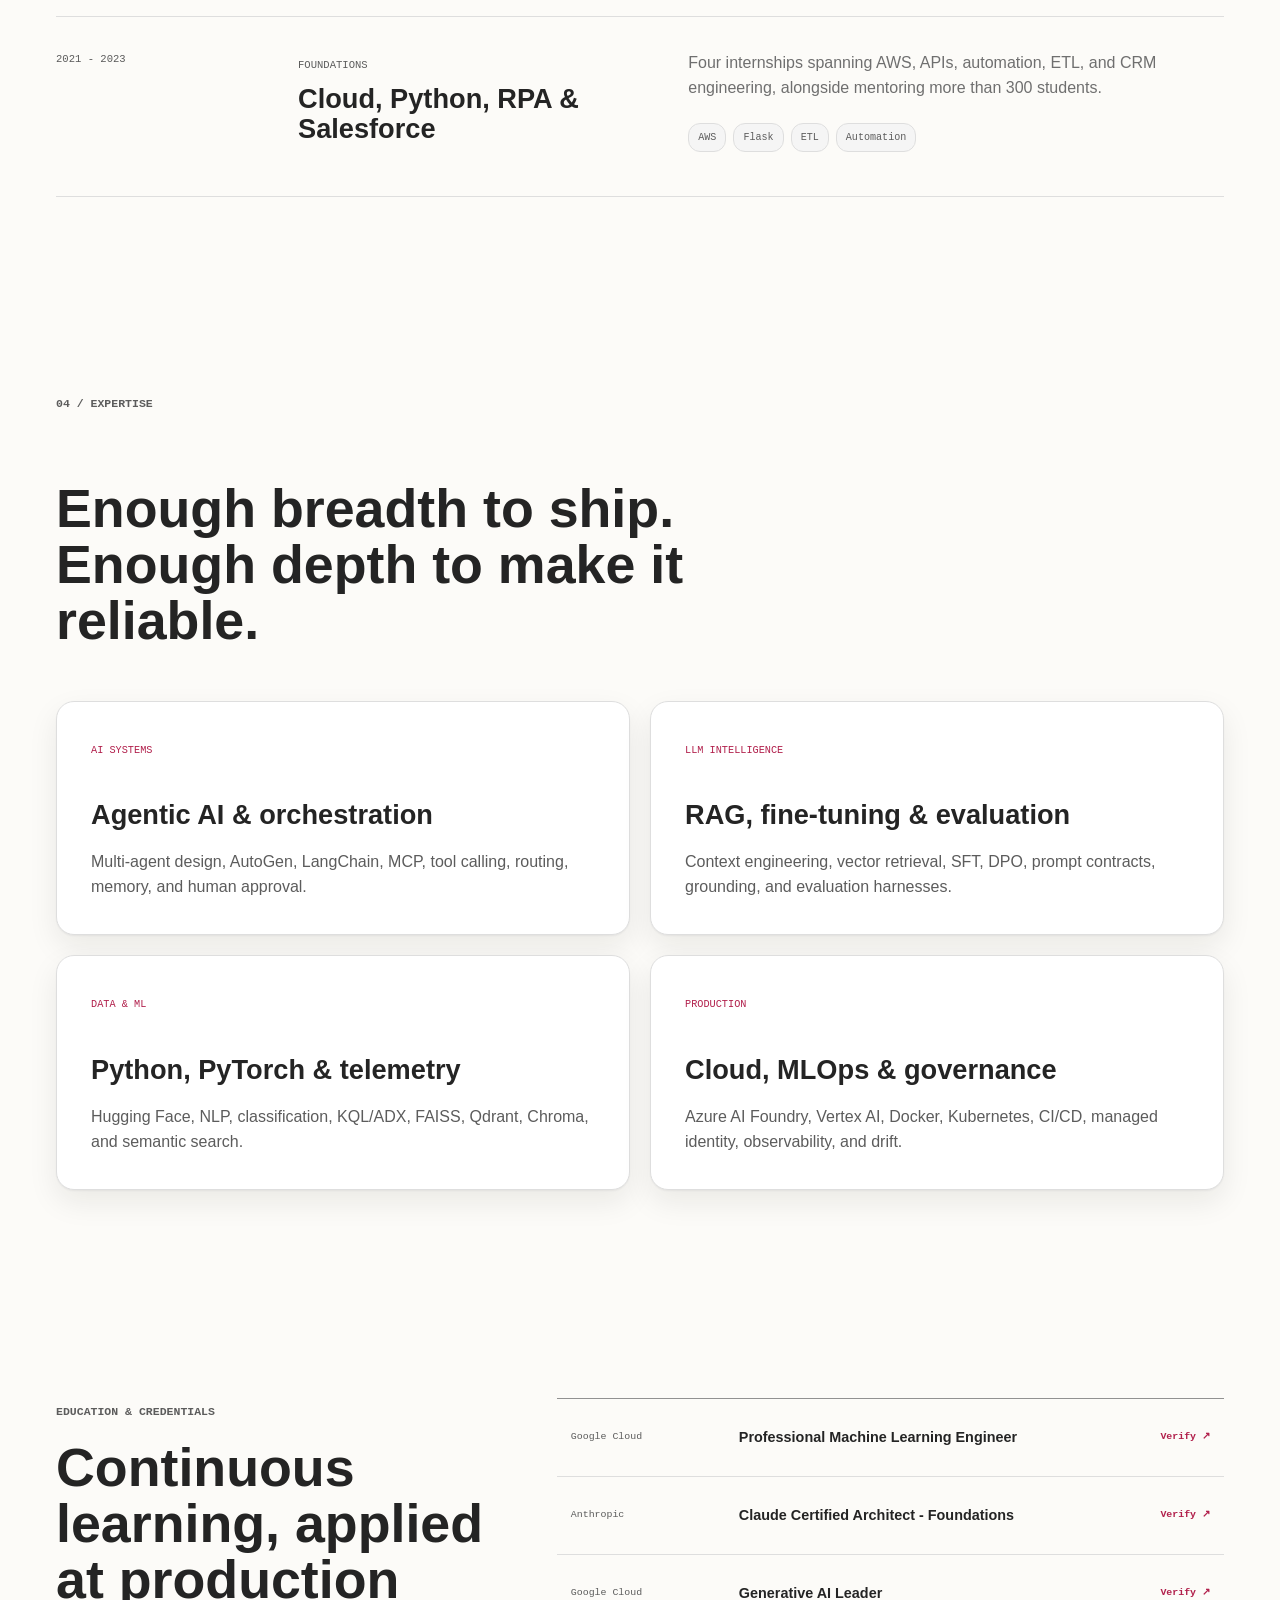
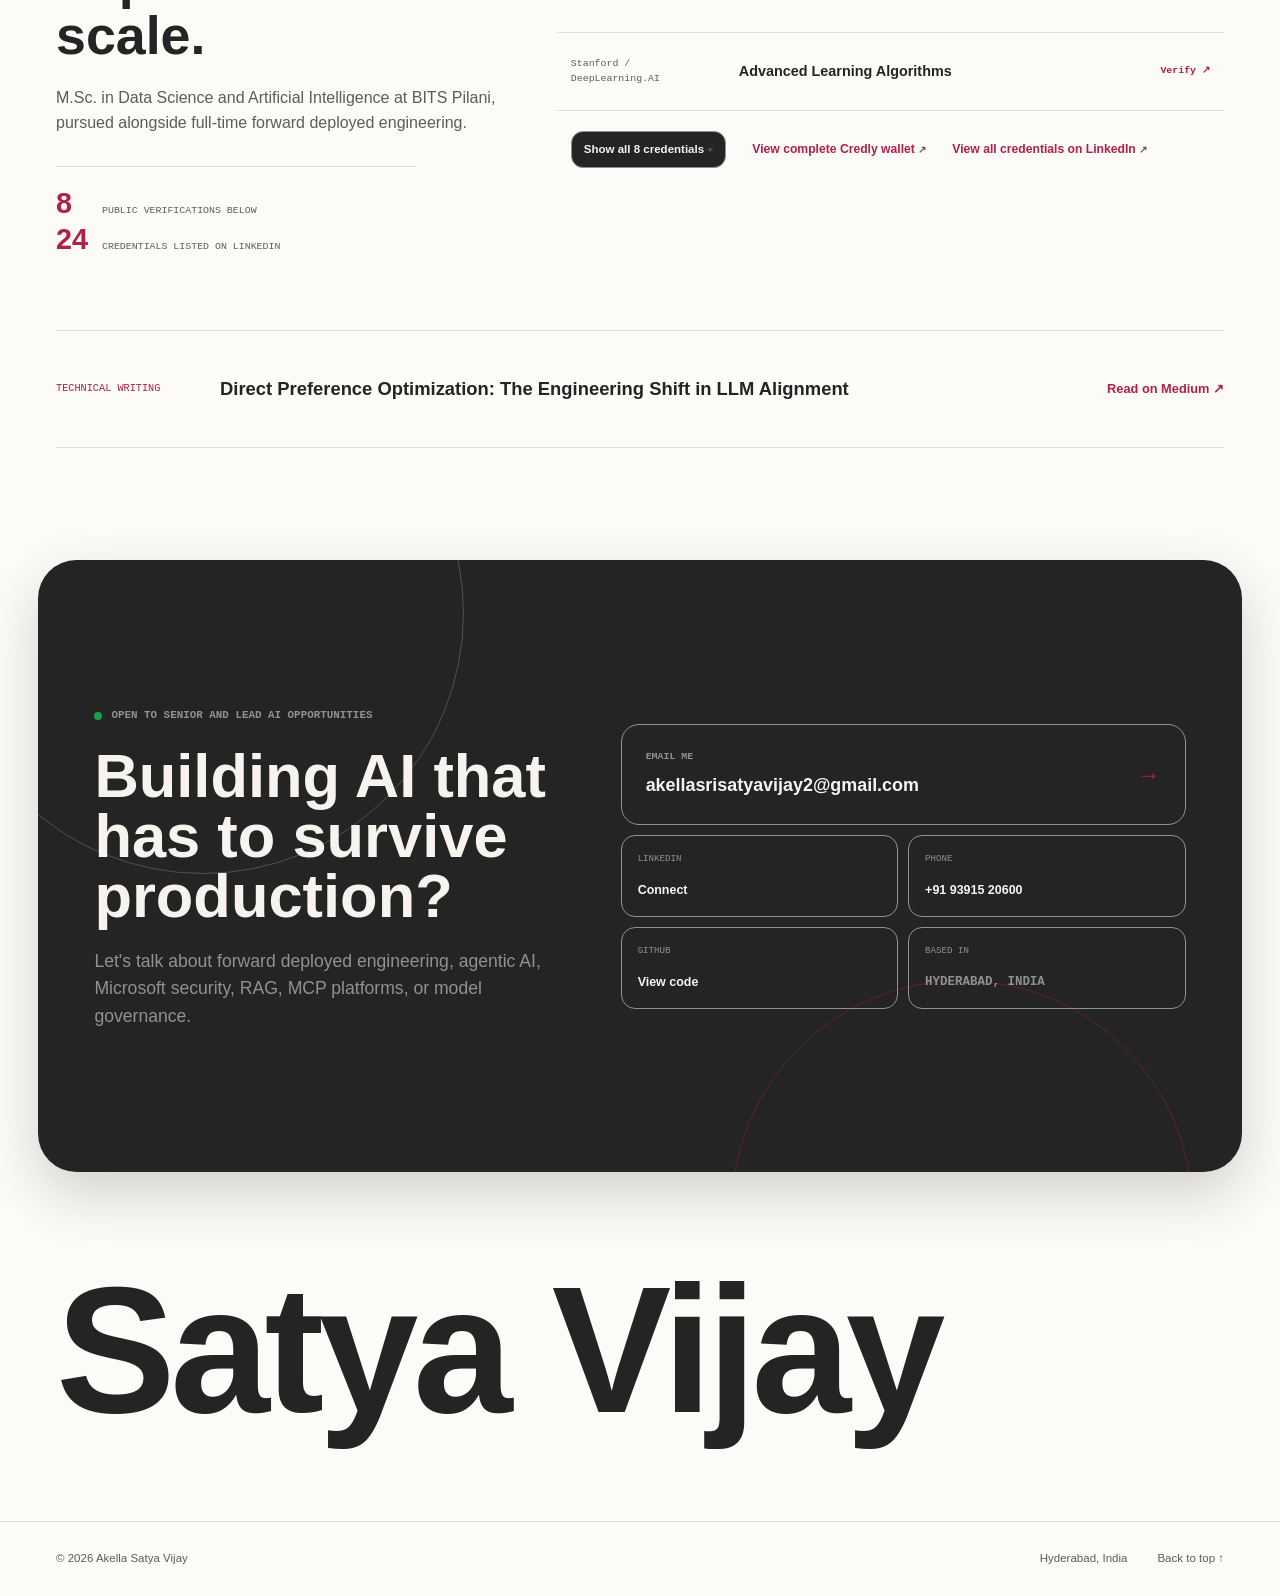
==== commit 86351585: "Antigravity-style redesign with motion and hero credential highlights Massive hero type, infinite pi" ====
--- a/index.html
+++ b/index.html
@@ -17,7 +17,7 @@
       document.documentElement.setAttribute("data-theme", theme);
     })();
   </script>
-  <link rel="stylesheet" href="styles.css?v=20260715.4" />
+  <link rel="stylesheet" href="styles.css?v=20260715.6" />
 </head>
 <body>
   <a class="skip-link" href="#main">Skip to main content</a>
@@ -80,8 +80,19 @@
           <a class="button button-primary" href="#work">See selected work <span aria-hidden="true">&#8594;</span></a>
           <a class="button button-secondary" href="https://www.linkedin.com/in/satyavijay/" target="_blank" rel="noopener noreferrer">LinkedIn <span aria-hidden="true">&#8599;</span></a>
         </div>
-        <div class="hero-focus" aria-label="Core areas">
-          <span>Agentic AI</span><span>LLM systems</span><span>MCP</span><span>RAG</span><span>AI governance</span>
+        <div class="hero-cred" aria-label="Top credentials and flagship work">
+          <div class="hero-cred-group">
+            <span class="hero-cred-label">Certified</span>
+            <a class="cred-chip" href="https://www.credly.com/badges/159292df-4ca3-442c-a2c0-f4f94a6d36b9/linked_in_profile" target="_blank" rel="noopener noreferrer">Google &middot; Professional ML Engineer</a>
+            <a class="cred-chip" href="https://www.credly.com/badges/8f5d9271-60bc-4dff-bf17-e67039792086" target="_blank" rel="noopener noreferrer">Anthropic &middot; Claude Certified Architect</a>
+            <a class="cred-chip" href="https://www.credly.com/badges/ba83b8bb-3f5a-49e4-af16-69ab5cee05e1" target="_blank" rel="noopener noreferrer">Google &middot; Generative AI Leader</a>
+          </div>
+          <div class="hero-cred-group">
+            <span class="hero-cred-label">Flagship</span>
+            <a class="cred-chip cred-chip-work" href="#work">Escalation Intelligence MCP</a>
+            <a class="cred-chip cred-chip-work" href="#work">Natural-Language &rarr; KQL Agent</a>
+            <a class="cred-chip cred-chip-work" href="#work">Security Response Agent Studio</a>
+          </div>
         </div>
       </div>
 
@@ -109,18 +120,26 @@
       </div>
     </section>
 
-    <section class="trust-strip" aria-label="Current affiliations and credentials">
+    <section class="trust-strip" aria-label="Current affiliations and focus areas">
       <div class="trust-track">
-        <span>LTM AI 1000</span><i></i>
-        <span>Microsoft client engagement</span><i></i>
-        <span>BITS Pilani M.Sc. DS &amp; AI</span><i></i>
-        <span>Google Professional ML Engineer</span><i></i>
-        <span>Anthropic Claude Architect</span><i></i>
-        <span aria-hidden="true">LTM AI 1000</span><i aria-hidden="true"></i>
-        <span aria-hidden="true">Microsoft client engagement</span><i aria-hidden="true"></i>
-        <span aria-hidden="true">BITS Pilani M.Sc. DS &amp; AI</span><i aria-hidden="true"></i>
-        <span aria-hidden="true">Google Professional ML Engineer</span><i aria-hidden="true"></i>
-        <span aria-hidden="true">Anthropic Claude Architect</span><i aria-hidden="true"></i>
+        <span>LTM AI 1000</span>
+        <span>Microsoft security engagement</span>
+        <span>Agentic AI &amp; MCP</span>
+        <span>RAG &amp; retrieval systems</span>
+        <span>Schema-grounded KQL</span>
+        <span>LLM evaluation &amp; governance</span>
+        <span>Google Professional ML Engineer</span>
+        <span>Anthropic Claude Architect</span>
+        <span>BITS Pilani M.Sc. AI</span>
+        <span aria-hidden="true">LTM AI 1000</span>
+        <span aria-hidden="true">Microsoft security engagement</span>
+        <span aria-hidden="true">Agentic AI &amp; MCP</span>
+        <span aria-hidden="true">RAG &amp; retrieval systems</span>
+        <span aria-hidden="true">Schema-grounded KQL</span>
+        <span aria-hidden="true">LLM evaluation &amp; governance</span>
+        <span aria-hidden="true">Google Professional ML Engineer</span>
+        <span aria-hidden="true">Anthropic Claude Architect</span>
+        <span aria-hidden="true">BITS Pilani M.Sc. AI</span>
       </div>
     </section>
 
@@ -411,6 +430,8 @@
         </div>
       </div>
     </section>
+
+    <div class="mega-name" aria-hidden="true">Satya Vijay</div>
   </main>
 
   <footer class="site-footer">
@@ -419,6 +440,6 @@
     <a href="#top">Back to top &#8593;</a>
   </footer>
 
-  <script src="script.js?v=20260715.4"></script>
+  <script src="script.js?v=20260715.6"></script>
 </body>
 </html>
--- a/styles.css
+++ b/styles.css
@@ -121,7 +121,7 @@
 .role-loop strong.changing { animation: role-change 420ms var(--ease-out); }
 .role-loop i { height: 2px; background: var(--cp-accent); transform-origin: left; animation: role-progress 2.8s linear infinite; }
 .hero-actions { display: flex; flex-wrap: wrap; gap: 10px; margin-top: 30px; }
-.button { display: inline-flex; align-items: center; justify-content: space-between; gap: 18px; min-height: 50px; padding: 0 20px; border: 1px solid var(--cp-border-strong); border-radius: var(--radius-ui); font-size: 0.86rem; font-weight: 700; transition: transform 180ms var(--ease-out), background 180ms ease; }
+.button { display: inline-flex; align-items: center; justify-content: space-between; gap: 18px; min-height: 50px; padding: 0 26px; border: 1px solid var(--cp-border-strong); border-radius: 999px; font-size: 0.86rem; font-weight: 700; transition: transform 180ms var(--ease-out), background 180ms ease; }
 .button:hover { transform: translateY(-2px); }
 .button-primary { border-color: var(--cp-text); background: var(--cp-text); color: var(--cp-bg); }
 .button-primary:hover { background: var(--cp-text-soft); }
@@ -129,6 +129,13 @@
 .button-secondary:hover { background: var(--cp-accent-soft); }
 .hero-focus { display: flex; flex-wrap: wrap; gap: 8px; margin-top: 28px; }
 .hero-focus span, .project-stack span, .timeline-copy span { padding: 6px 9px; border: 1px solid var(--cp-border); border-radius: var(--radius-ui); background: var(--cp-surface-soft); color: var(--cp-text-muted); font-family: var(--font-mono); font-size: 0.63rem; }
+.hero-cred { display: grid; gap: 14px; margin-top: 30px; }
+.hero-cred-group { display: flex; flex-wrap: wrap; align-items: center; gap: 9px; }
+.hero-cred-label { min-width: 62px; color: var(--cp-accent); font-family: var(--font-mono); font-size: 0.6rem; font-weight: 700; letter-spacing: 0.1em; text-transform: uppercase; }
+.cred-chip { display: inline-flex; align-items: center; gap: 8px; padding: 9px 15px; border: 1px solid var(--cp-border-strong); border-radius: 999px; background: var(--cp-surface); color: var(--cp-text); font-size: 0.75rem; font-weight: 600; box-shadow: var(--cp-shadow-card); transition: transform 200ms var(--ease-out), border-color 180ms ease, color 180ms ease, box-shadow 200ms ease; }
+.cred-chip::before { content: "\2713"; color: var(--cp-accent); font-weight: 800; }
+.cred-chip-work::before { content: "\25C6"; font-size: 0.68rem; }
+.cred-chip:hover { transform: translateY(-2px); border-color: var(--cp-accent); color: var(--cp-accent); box-shadow: var(--cp-shadow-card-hover); }
 .hero-portrait { position: relative; align-self: end; height: min(74svh, 720px); overflow: hidden; transform: translate3d(var(--portrait-x, 0), var(--portrait-y, 0), 0); transition: transform 700ms var(--ease-out); }
 .portrait-shape { position: absolute; right: 2%; bottom: 0; width: 84%; height: 82%; border: 1px solid var(--cp-border); border-radius: 48% 48% 0 0; background: var(--cp-surface-soft); }
 .portrait-shape::after { display: none; }
@@ -156,6 +163,7 @@
 .hero-metrics > div:last-child { border-right: 0; }
 .hero-metrics strong { color: var(--cp-accent); font-size: 2.2rem; line-height: 1; }
 .hero-metrics span { margin-top: 5px; color: var(--cp-text-muted); font-size: 0.75rem; }
+.hero-metrics .counter { margin: 0; font-size: inherit; line-height: inherit; color: inherit; }
 
 .trust-strip { overflow: hidden; border-top: 1px solid var(--cp-border); border-bottom: 1px solid var(--cp-border); background: var(--cp-bg-elevated); }
 .trust-track { display: flex; align-items: center; justify-content: center; width: 100%; }
@@ -281,7 +289,7 @@
 .hero-content.visible h1 { animation: hero-rise 720ms var(--ease-out) 100ms both; }
 .hero-content.visible h2 { animation: hero-rise 720ms var(--ease-out) 220ms both; }
 .hero-content.visible .hero-summary { animation: hero-rise 720ms var(--ease-out) 330ms both; }
-.hero-content.visible .hero-actions, .hero-content.visible .hero-focus { animation: hero-rise 720ms var(--ease-out) 430ms both; }
+.hero-content.visible .hero-actions, .hero-content.visible .hero-cred { animation: hero-rise 720ms var(--ease-out) 430ms both; }
 .hero-portrait.visible { animation: portrait-reveal 950ms var(--ease-out) 180ms both; }
 
 @keyframes hero-rise { from { opacity: 0; transform: translateY(34px); } }
@@ -390,7 +398,7 @@
 .hero::before, .hero-glow, .hero-decoration { display: none; }
 .hero-content { align-self: center; max-width: 760px; padding: 44px 0 26px; }
 .eyebrow { width: fit-content; padding: 7px 10px; border: 1px solid var(--cp-border-strong); border-radius: var(--radius-ui); background: var(--cp-surface); letter-spacing: 0.04em; }
-.hero h1 { margin-top: 28px; font-size: clamp(4rem, 7vw, 6.6rem); line-height: 0.88; }
+.hero h1 { margin-top: 28px; font-size: clamp(4.2rem, 9vw, 8.4rem); font-weight: 800; letter-spacing: -0.025em; line-height: 0.84; }
 .hero h1 > span { display: block; }
 .hero h1 .name-accent { color: var(--cp-accent); }
 .hero h2 { max-width: 650px; margin-top: 28px; font-size: clamp(1.65rem, 2.5vw, 2.35rem); line-height: 1.08; }
@@ -422,9 +430,13 @@
 .hero-metrics strong { color: var(--cp-bg); font-size: 2rem; }
 .hero-metrics span { color: var(--cp-border-strong); }
 
-.trust-strip { background: var(--cp-bg); }
-.trust-track { justify-content: space-between; max-width: var(--page-width); margin: 0 auto; padding: 0 var(--page-pad); }
-.trust-track span, .trust-track a { padding: 17px 14px; }
+.trust-strip { padding: 18px 0; background: var(--cp-bg); }
+.trust-track { justify-content: flex-start; width: max-content; max-width: none; margin: 0; padding: 0; animation: marquee 42s linear infinite; }
+.trust-strip:hover .trust-track { animation-play-state: paused; }
+.trust-track > [aria-hidden="true"] { display: flex; align-items: center; }
+.trust-track span, .trust-track a { margin: 0 7px; padding: 11px 20px; border: 1px solid var(--cp-border); border-radius: 999px; background: var(--cp-surface); color: var(--cp-text-muted); font-size: 0.76rem; font-weight: 600; white-space: nowrap; box-shadow: var(--cp-shadow-card); }
+.trust-track a:hover { border-color: var(--cp-accent); color: var(--cp-accent); }
+@keyframes marquee { from { transform: translateX(0); } to { transform: translateX(-50%); } }
 
 .about-section { grid-template-columns: 130px minmax(0, 1fr); }
 .about-heading h2, .section-heading h2, .credentials-intro h2 { font-size: clamp(2.6rem, 4.2vw, 4rem); }
@@ -433,7 +445,7 @@
 .approach-grid > div { min-height: 185px; border-right: 1px solid var(--cp-border); background: var(--cp-transparent); }
 .approach-grid > div:last-child { border-right: 0; }
 
-.impact-section { padding-top: 78px; padding-bottom: 78px; border: 0; background: var(--cp-text); color: var(--cp-bg); }
+.impact-section { margin: 8px clamp(12px, 3vw, 40px); padding-top: 78px; padding-bottom: 78px; border: 0; border-radius: clamp(24px, 3vw, 40px); overflow: hidden; background: var(--cp-text); color: var(--cp-bg); box-shadow: var(--cp-shadow-float); }
 .impact-copy .section-label, .impact-before span, .impact-after span { color: var(--cp-border-strong); }
 .impact-comparison { margin-top: 46px; }
 .impact-before, .impact-after { border-top-color: var(--cp-border-strong); }
@@ -469,7 +481,8 @@
 .credentials-toggle { padding: 9px 12px; border: 1px solid var(--cp-border-strong); border-radius: var(--radius-ui); background: var(--cp-text); color: var(--cp-bg); font-size: 0.72rem; font-weight: 700; cursor: pointer; }
 .credentials-toggle:hover { background: var(--cp-text-soft); }
 .credential-secondary[hidden] { display: none; }
-.contact-section { position: relative; grid-template-columns: minmax(0, 0.9fr) minmax(380px, 1.1fr); gap: clamp(36px, 5vw, 72px); align-items: center; min-height: 68svh; overflow: hidden; border: 0; background: var(--cp-text); color: var(--cp-bg); }
+.contact-section { position: relative; grid-template-columns: minmax(0, 0.9fr) minmax(380px, 1.1fr); gap: clamp(36px, 5vw, 72px); align-items: center; min-height: 68svh; overflow: hidden; border: 0; border-radius: clamp(24px, 3vw, 40px); margin: 8px clamp(12px, 3vw, 40px); box-shadow: var(--cp-shadow-float); background: var(--cp-text); color: var(--cp-bg); }
+.mega-name { overflow: hidden; max-width: var(--page-width); margin: 0 auto; padding: clamp(44px, 7vw, 96px) var(--page-pad); color: var(--cp-text); font-size: clamp(3.2rem, 14vw, 12rem); font-weight: 800; letter-spacing: -0.03em; line-height: 0.9; white-space: nowrap; }
 .contact-section::before { position: absolute; top: -34%; left: -8%; width: 520px; aspect-ratio: 1; border: 1px solid var(--cp-border-strong); border-radius: 50%; content: ""; opacity: 0.4; }
 .contact-section::after { position: absolute; right: 4%; bottom: -44%; width: 460px; aspect-ratio: 1; border: 1px solid var(--cp-accent); border-radius: 50%; content: ""; opacity: 0.4; }
 .contact-section > * { position: relative; z-index: 1; }
@@ -535,6 +548,32 @@
   100% { transform: translateY(-80%); }
 }
 
+/* Ambient + scroll-driven motion */
+@media (prefers-reduced-motion: no-preference) {
+  .hero-glow { display: block; position: absolute; inset: -26% -16% auto -16%; z-index: -1; height: 660px; pointer-events: none; transform: translate3d(var(--hero-x, 0px), var(--hero-y, 0px), 0); transition: transform 600ms var(--ease-out); }
+  .hero-glow::before, .hero-glow::after { content: ""; position: absolute; border-radius: 50%; filter: blur(34px); }
+  .hero-glow::before { top: 4%; left: 10%; width: 48%; height: 82%; background: radial-gradient(circle, rgba(177, 31, 75, 0.16), transparent 66%); animation: drift-a 15s ease-in-out infinite alternate; }
+  .hero-glow::after { top: 0; right: 8%; width: 44%; height: 72%; background: radial-gradient(circle, rgba(245, 158, 11, 0.14), transparent 66%); animation: drift-b 19s ease-in-out infinite alternate; }
+  @keyframes drift-a { to { transform: translate(9%, 12%) scale(1.16); } }
+  @keyframes drift-b { to { transform: translate(-10%, 7%) scale(1.12); } }
+
+  .hero-portrait { animation: portrait-float 6.5s ease-in-out infinite; }
+  @keyframes portrait-float { 0%, 100% { translate: 0 0; } 50% { translate: 0 -12px; } }
+  .hero-portrait img { translate: var(--portrait-x, 0px) var(--portrait-y, 0px); transition: translate 500ms var(--ease-out), transform 400ms var(--ease-out); }
+
+  @supports (animation-timeline: view()) {
+    .section-heading h2, .about-heading h2, .credentials-intro h2,
+    .approach-grid > div, .project-item, .expertise-grid > div,
+    .timeline article, .impact-comparison, .credentials-list > a, .article-link {
+      animation: glide-in linear both; animation-timeline: view(); animation-range: entry 0% entry 62%;
+    }
+    @keyframes glide-in { from { translate: 0 64px; scale: 0.965; } }
+
+    .mega-name { animation: mega-drift linear both; animation-timeline: scroll(root); }
+    @keyframes mega-drift { from { translate: 8% 0; } to { translate: -8% 0; } }
+  }
+}
+
 @media (prefers-reduced-motion: reduce) {
   html { scroll-behavior: auto; }
   *, *::before, *::after { animation-duration: 0.001ms !important; animation-iteration-count: 1 !important; transition-duration: 0.001ms !important; }
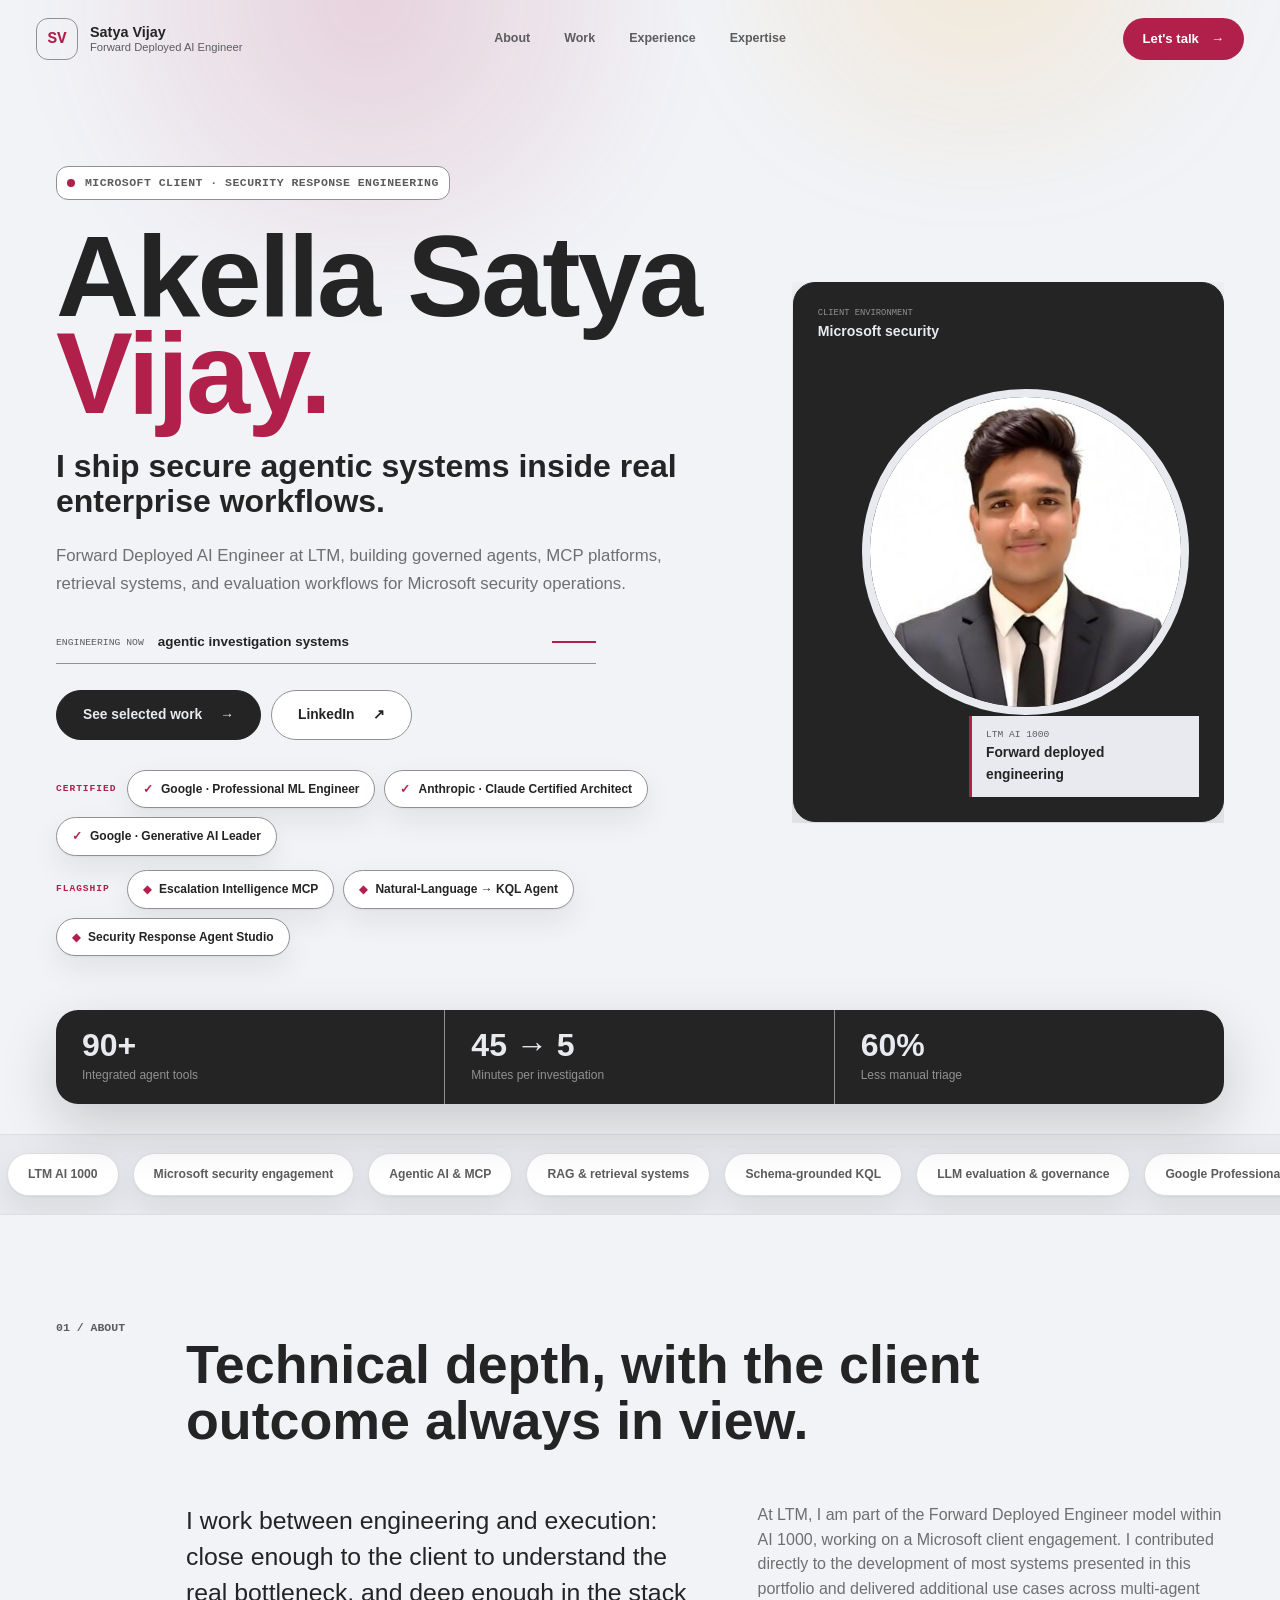
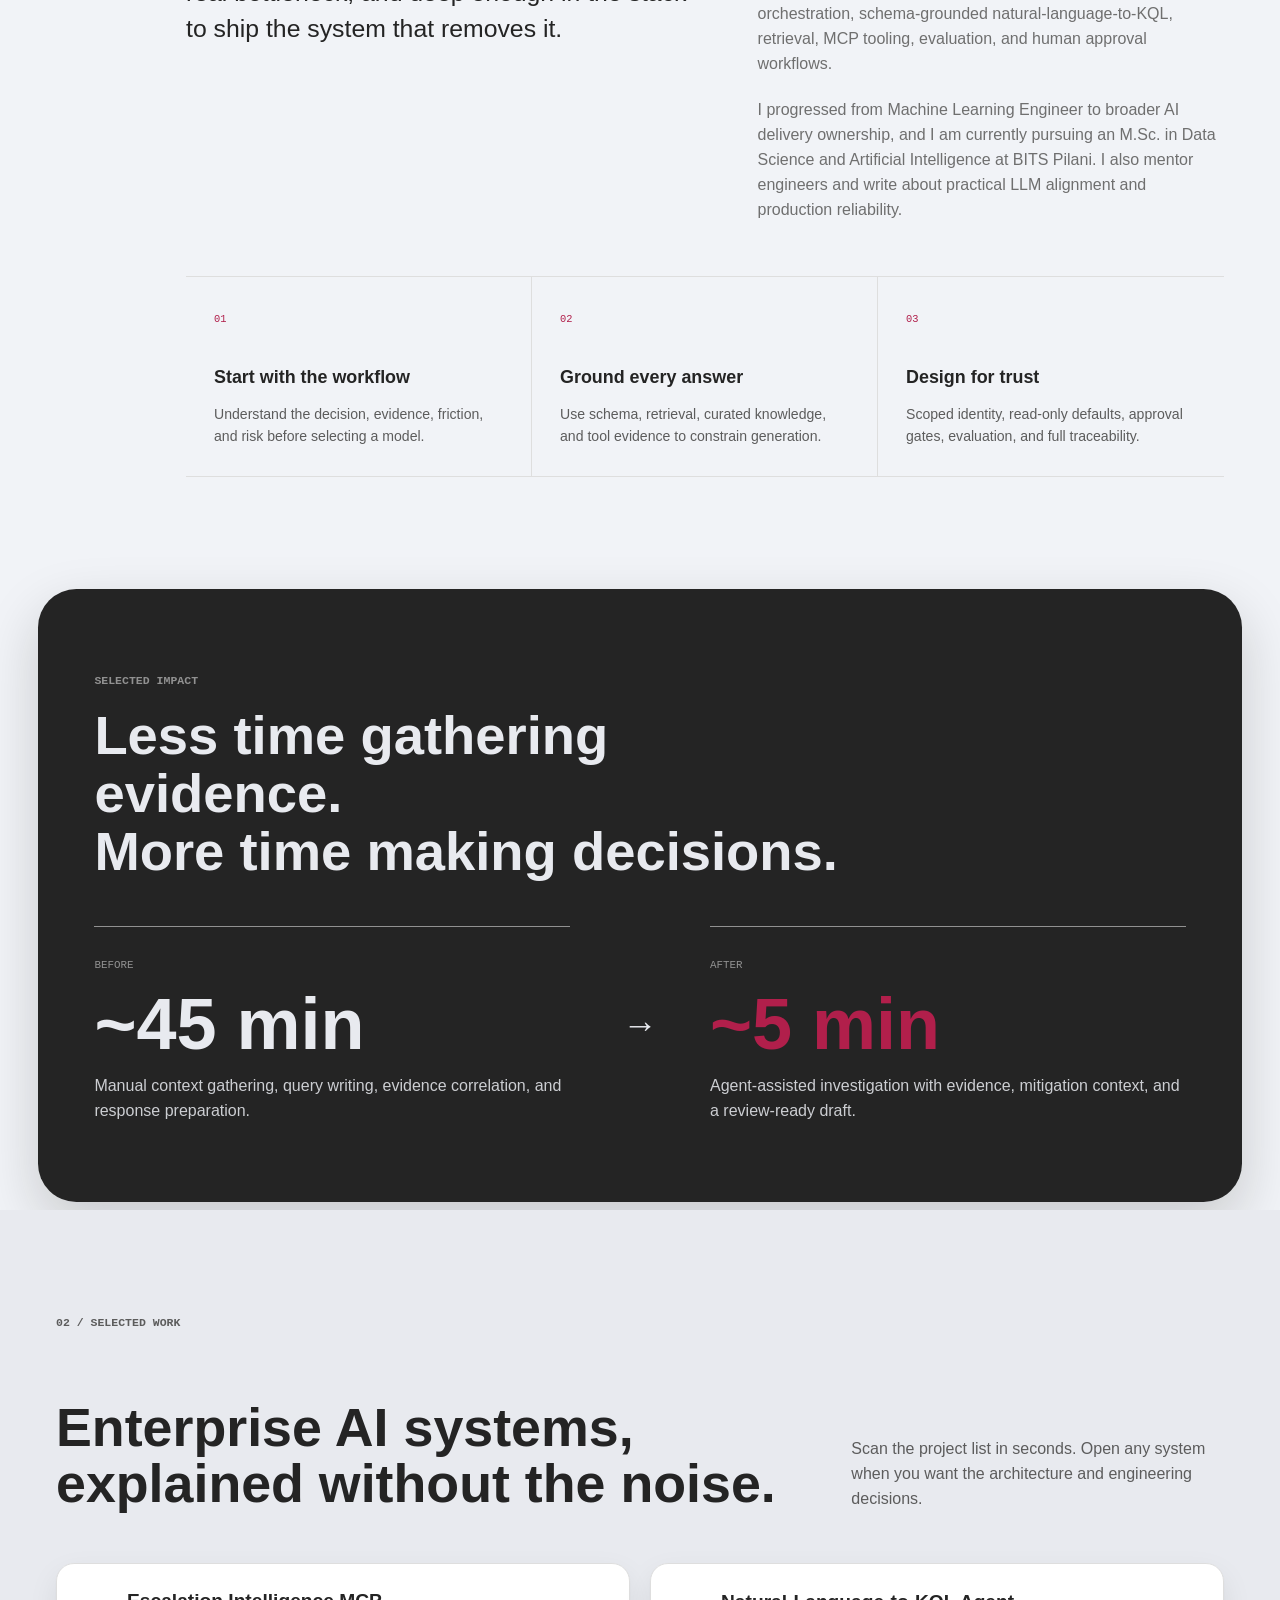
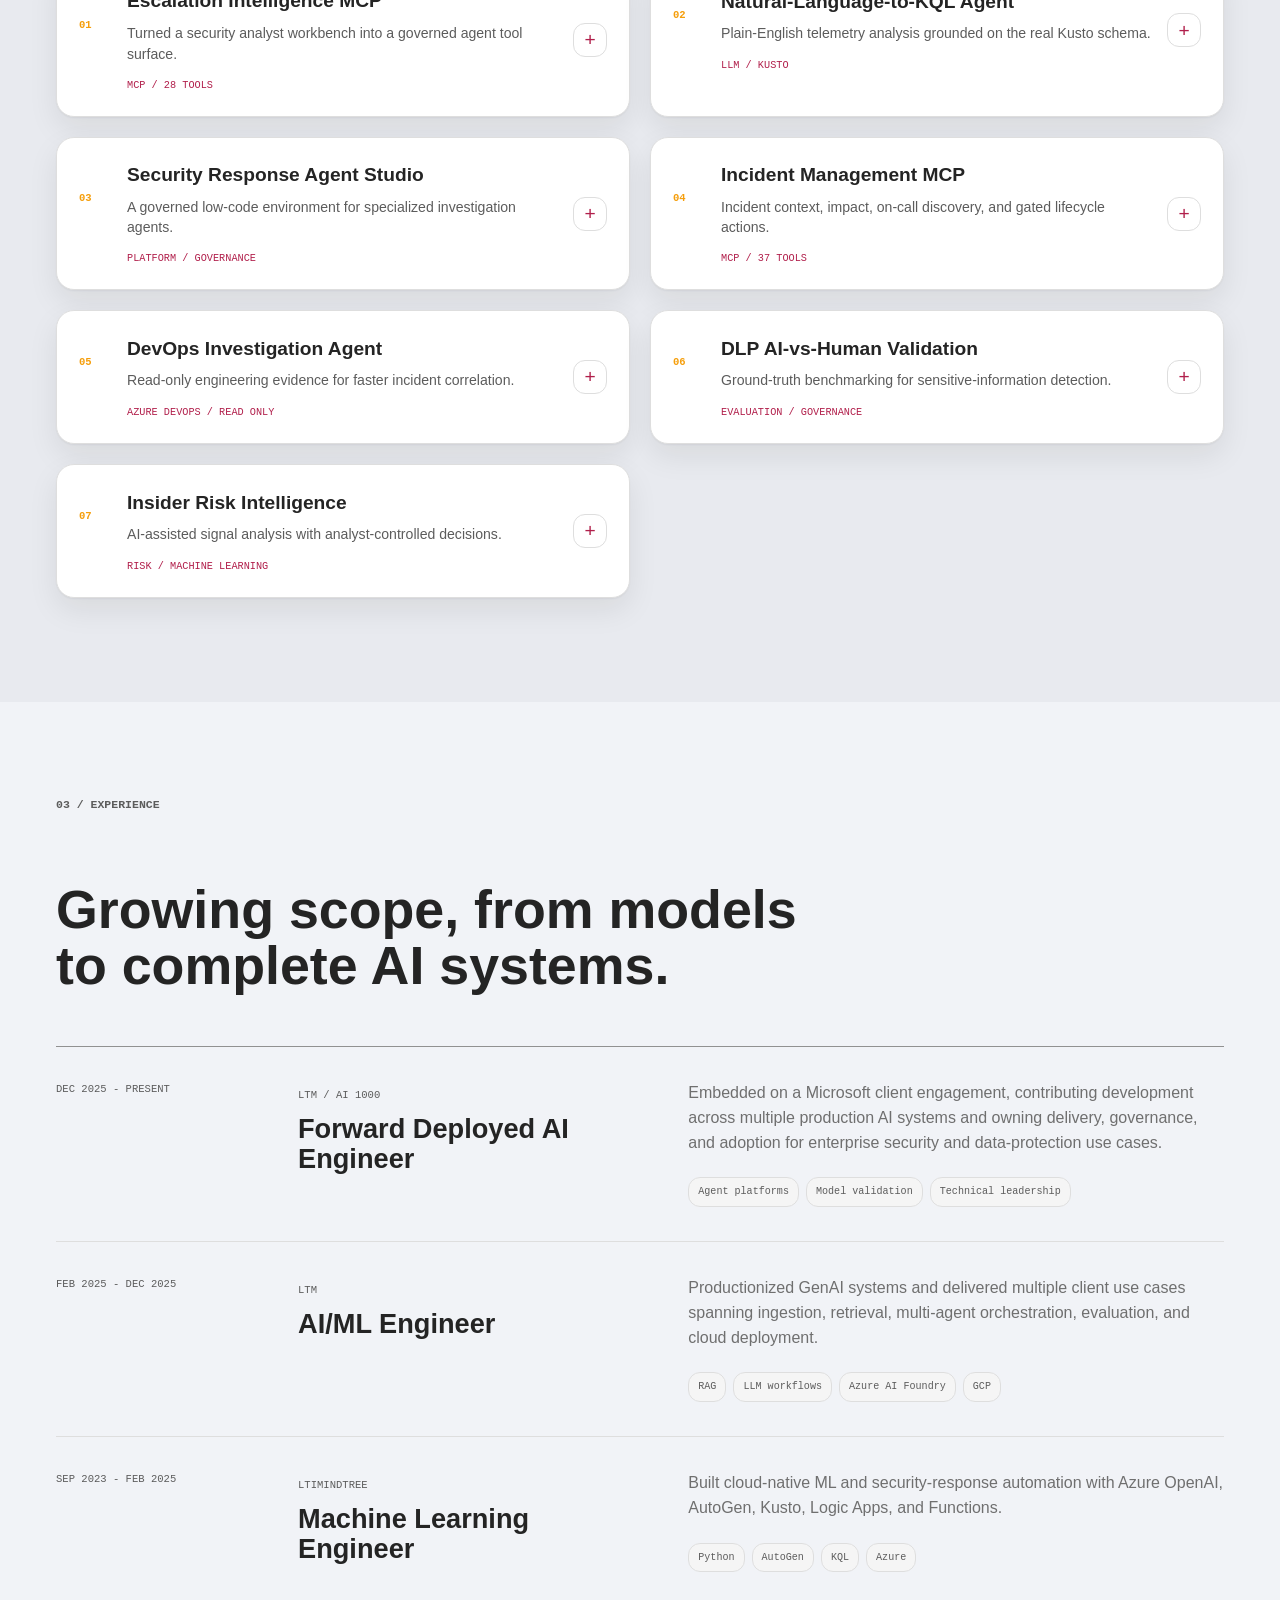
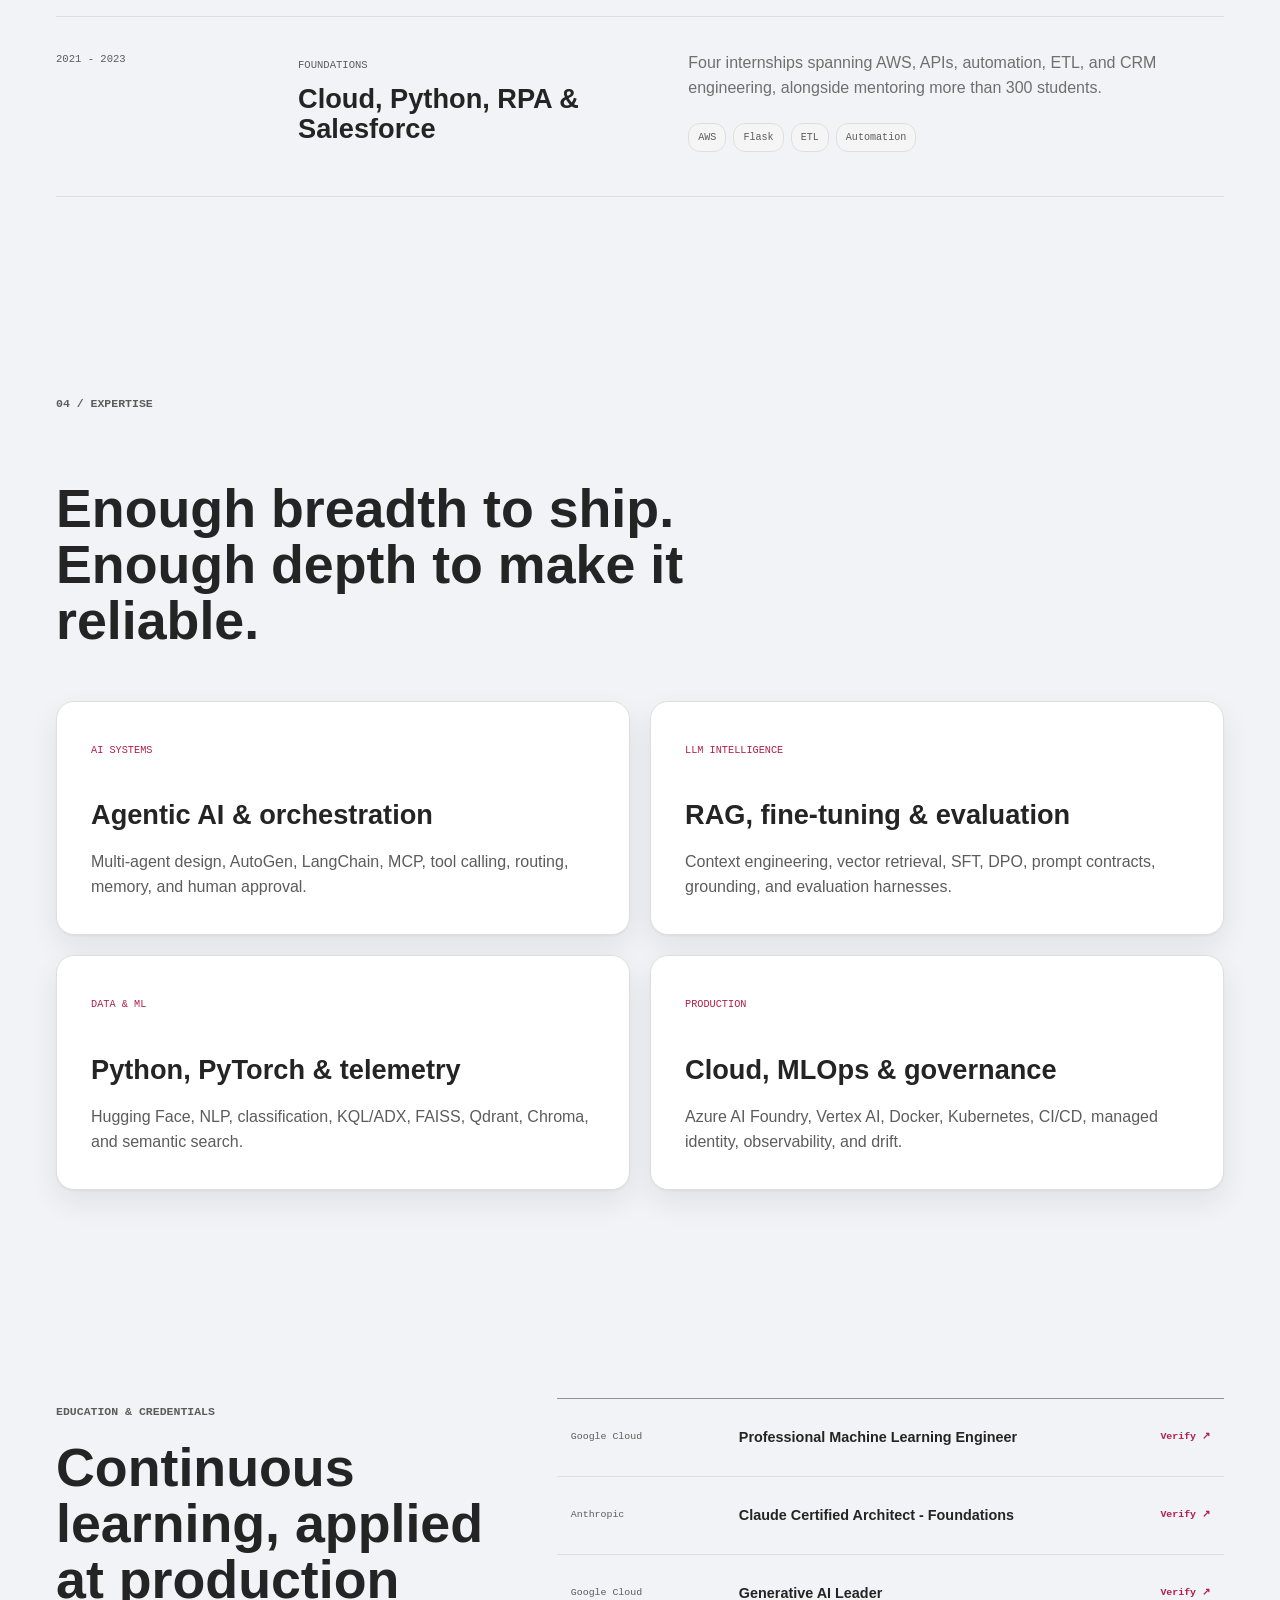
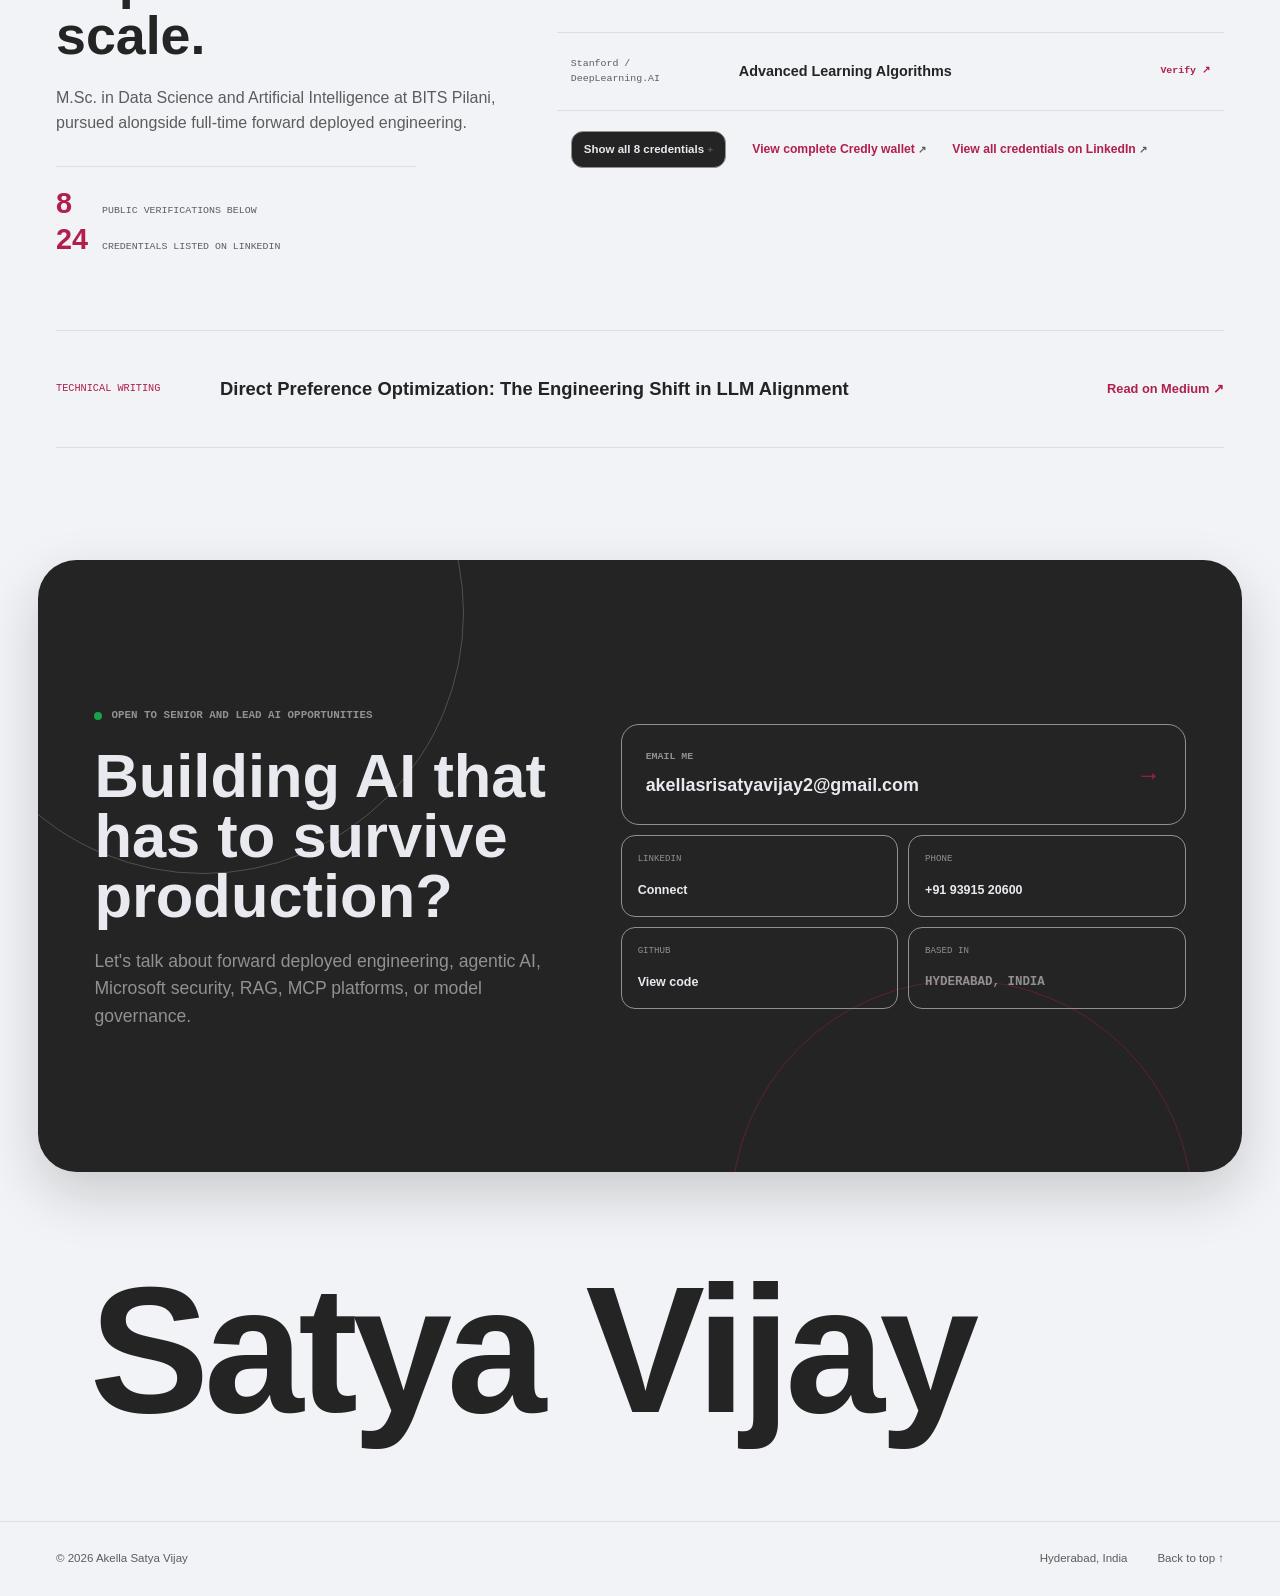
==== commit bbd8df57: "Make motion bold and reliable (springs, staggered rise, parallax) Replace non-advancing CSS scroll-t" ====
--- a/index.html
+++ b/index.html
@@ -17,7 +17,7 @@
       document.documentElement.setAttribute("data-theme", theme);
     })();
   </script>
-  <link rel="stylesheet" href="styles.css?v=20260715.6" />
+  <link rel="stylesheet" href="styles.css?v=20260715.9" />
 </head>
 <body>
   <a class="skip-link" href="#main">Skip to main content</a>
@@ -440,6 +440,6 @@
     <a href="#top">Back to top &#8593;</a>
   </footer>
 
-  <script src="script.js?v=20260715.6"></script>
+  <script src="script.js?v=20260715.9"></script>
 </body>
 </html>
--- a/styles.css
+++ b/styles.css
@@ -1,7 +1,7 @@
 :root {
   color-scheme: light;
-  --cp-bg: #f7f4ef;
-  --cp-bg-elevated: #fcfbf8;
+  --cp-bg: #e8eaef;
+  --cp-bg-elevated: #f1f3f7;
   --cp-surface: #ffffff;
   --cp-surface-soft: #f5f5f5;
   --cp-border: #dedede;
@@ -65,6 +65,7 @@
   --cp-shadow-card-hover: 0 2px 6px rgba(24, 20, 18, 0.07), 0 22px 48px rgba(24, 20, 18, 0.13);
   --cp-shadow-float: 0 22px 55px rgba(24, 20, 18, 0.18);
   --ease-out: cubic-bezier(0.16, 1, 0.3, 1);
+  --ease-spring: cubic-bezier(0.33, 1.4, 0.5, 1);
 }
 
 * { box-sizing: border-box; margin: 0; padding: 0; }
@@ -121,8 +122,9 @@
 .role-loop strong.changing { animation: role-change 420ms var(--ease-out); }
 .role-loop i { height: 2px; background: var(--cp-accent); transform-origin: left; animation: role-progress 2.8s linear infinite; }
 .hero-actions { display: flex; flex-wrap: wrap; gap: 10px; margin-top: 30px; }
-.button { display: inline-flex; align-items: center; justify-content: space-between; gap: 18px; min-height: 50px; padding: 0 26px; border: 1px solid var(--cp-border-strong); border-radius: 999px; font-size: 0.86rem; font-weight: 700; transition: transform 180ms var(--ease-out), background 180ms ease; }
-.button:hover { transform: translateY(-2px); }
+.button { display: inline-flex; align-items: center; justify-content: space-between; gap: 18px; min-height: 50px; padding: 0 26px; border: 1px solid var(--cp-border-strong); border-radius: 999px; font-size: 0.86rem; font-weight: 700; transition: transform 280ms var(--ease-spring), background 180ms ease; }
+.button:hover { transform: translateY(-3px) scale(1.03); }
+.button:active { transform: translateY(-1px) scale(0.96); transition-duration: 90ms; }
 .button-primary { border-color: var(--cp-text); background: var(--cp-text); color: var(--cp-bg); }
 .button-primary:hover { background: var(--cp-text-soft); }
 .button-secondary { background: var(--cp-surface); }
@@ -282,17 +284,17 @@
 
 .sr-only { position: absolute; width: 1px; height: 1px; padding: 0; margin: -1px; overflow: hidden; clip: rect(0, 0, 0, 0); white-space: nowrap; border: 0; }
 
-.reveal { opacity: 0; transform: translateY(24px); transition: opacity 650ms var(--ease-out), transform 650ms var(--ease-out); }
+.reveal { opacity: 0; transform: translateY(48px); transition: opacity 720ms var(--ease-out), transform 860ms var(--ease-spring); }
 .reveal.visible { opacity: 1; transform: none; }
 
-.hero-content.visible .eyebrow { animation: hero-rise 620ms var(--ease-out) both; }
-.hero-content.visible h1 { animation: hero-rise 720ms var(--ease-out) 100ms both; }
-.hero-content.visible h2 { animation: hero-rise 720ms var(--ease-out) 220ms both; }
-.hero-content.visible .hero-summary { animation: hero-rise 720ms var(--ease-out) 330ms both; }
-.hero-content.visible .hero-actions, .hero-content.visible .hero-cred { animation: hero-rise 720ms var(--ease-out) 430ms both; }
-.hero-portrait.visible { animation: portrait-reveal 950ms var(--ease-out) 180ms both; }
-
-@keyframes hero-rise { from { opacity: 0; transform: translateY(34px); } }
+.hero-content.visible .eyebrow { animation: hero-rise 700ms var(--ease-spring) both; }
+.hero-content.visible h1 { animation: hero-rise 880ms var(--ease-spring) 120ms both; }
+.hero-content.visible h2 { animation: hero-rise 820ms var(--ease-spring) 260ms both; }
+.hero-content.visible .hero-summary { animation: hero-rise 820ms var(--ease-spring) 380ms both; }
+.hero-content.visible .hero-actions, .hero-content.visible .hero-cred { animation: hero-rise 820ms var(--ease-spring) 520ms both; }
+.hero-portrait.visible { animation: portrait-reveal 1000ms var(--ease-out) 180ms both, portrait-float 6s ease-in-out 1300ms infinite; }
+
+@keyframes hero-rise { from { opacity: 0; transform: translateY(66px); } }
 @keyframes portrait-reveal { from { opacity: 0; clip-path: inset(18% 0 0 28%); transform: translateX(38px); } to { opacity: 1; clip-path: inset(0); transform: none; } }
 @keyframes underline-in { to { transform: scaleX(1); } }
 @keyframes portrait-shape-float { 0%, 100% { transform: translateY(0) rotate(0); } 50% { transform: translateY(-12px) rotate(2deg); } }
@@ -431,7 +433,7 @@
 .hero-metrics span { color: var(--cp-border-strong); }
 
 .trust-strip { padding: 18px 0; background: var(--cp-bg); }
-.trust-track { justify-content: flex-start; width: max-content; max-width: none; margin: 0; padding: 0; animation: marquee 42s linear infinite; }
+.trust-track { justify-content: flex-start; width: max-content; max-width: none; margin: 0; padding: 0; animation: marquee 26s linear infinite; }
 .trust-strip:hover .trust-track { animation-play-state: paused; }
 .trust-track > [aria-hidden="true"] { display: flex; align-items: center; }
 .trust-track span, .trust-track a { margin: 0 7px; padding: 11px 20px; border: 1px solid var(--cp-border); border-radius: 999px; background: var(--cp-surface); color: var(--cp-text-muted); font-size: 0.76rem; font-weight: 600; white-space: nowrap; box-shadow: var(--cp-shadow-card); }
@@ -454,8 +456,8 @@
 .work-section { max-width: none; padding-right: max(var(--page-pad), calc((100vw - var(--page-width)) / 2 + var(--page-pad))); padding-left: max(var(--page-pad), calc((100vw - var(--page-width)) / 2 + var(--page-pad))); background: var(--cp-bg); }
 .section-heading { margin-bottom: 52px; }
 .project-list { display: grid; grid-template-columns: repeat(2, minmax(0, 1fr)); gap: 20px; border: 0; }
-.project-item { overflow: hidden; border: 1px solid var(--cp-border); border-radius: var(--radius-card); background: var(--cp-surface); box-shadow: var(--cp-shadow-card); transition: box-shadow 240ms var(--ease-out), transform 240ms var(--ease-out); }
-.project-item:not(.open):hover { box-shadow: var(--cp-shadow-card-hover); transform: translateY(-3px); }
+.project-item { overflow: hidden; border: 1px solid var(--cp-border); border-radius: var(--radius-card); background: var(--cp-surface); box-shadow: var(--cp-shadow-card); transition: box-shadow 260ms var(--ease-out), transform 340ms var(--ease-spring); }
+.project-item:not(.open):hover { box-shadow: var(--cp-shadow-card-hover); transform: translateY(-6px) scale(1.012); }
 .project-item.open { grid-column: 1 / -1; background: var(--cp-surface); box-shadow: var(--cp-shadow-card-hover); }
 .project-trigger { grid-template-columns: 34px minmax(0, 1fr) 34px; gap: 14px; min-height: 132px; padding: 22px; }
 .project-trigger::before { display: none; }
@@ -471,8 +473,8 @@
 .experience-section { padding-top: 94px; padding-bottom: 94px; }
 .timeline article { min-height: 180px; padding: 34px 0; }
 .expertise-grid { gap: 20px; border: 0; background: var(--cp-transparent); }
-.expertise-grid > div { min-height: 225px; border: 1px solid var(--cp-border); border-radius: var(--radius-card); background: var(--cp-surface); box-shadow: var(--cp-shadow-card); transition: box-shadow 240ms var(--ease-out), transform 240ms var(--ease-out); }
-.expertise-grid > div:hover { box-shadow: var(--cp-shadow-card-hover); transform: translateY(-3px); }
+.expertise-grid > div { min-height: 225px; border: 1px solid var(--cp-border); border-radius: var(--radius-card); background: var(--cp-surface); box-shadow: var(--cp-shadow-card); transition: box-shadow 260ms var(--ease-out), transform 340ms var(--ease-spring); }
+.expertise-grid > div:hover { box-shadow: var(--cp-shadow-card-hover); transform: translateY(-6px) scale(1.015); }
 .expertise-grid h3 { margin-top: 34px; }
 
 .credentials-section { gap: 56px; }
@@ -561,21 +563,17 @@
   @keyframes portrait-float { 0%, 100% { translate: 0 0; } 50% { translate: 0 -12px; } }
   .hero-portrait img { translate: var(--portrait-x, 0px) var(--portrait-y, 0px); transition: translate 500ms var(--ease-out), transform 400ms var(--ease-out); }
 
-  @supports (animation-timeline: view()) {
-    .section-heading h2, .about-heading h2, .credentials-intro h2,
-    .approach-grid > div, .project-item, .expertise-grid > div,
-    .timeline article, .impact-comparison, .credentials-list > a, .article-link {
-      animation: glide-in linear both; animation-timeline: view(); animation-range: entry 0% entry 62%;
-    }
-    @keyframes glide-in { from { translate: 0 64px; scale: 0.965; } }
-
-    .mega-name { animation: mega-drift linear both; animation-timeline: scroll(root); }
-    @keyframes mega-drift { from { translate: 8% 0; } to { translate: -8% 0; } }
+  .project-item, .expertise-grid > div, .timeline article, .approach-grid > div {
+    opacity: 0; translate: 0 54px; scale: 0.965;
+    transition: opacity 700ms var(--ease-out), translate 820ms var(--ease-spring), scale 820ms var(--ease-spring);
+  }
+  .project-item.rise-in, .expertise-grid > div.rise-in, .timeline article.rise-in, .approach-grid > div.rise-in {
+    opacity: 1; translate: 0 0; scale: 1;
   }
 }
 
 @media (prefers-reduced-motion: reduce) {
   html { scroll-behavior: auto; }
   *, *::before, *::after { animation-duration: 0.001ms !important; animation-iteration-count: 1 !important; transition-duration: 0.001ms !important; }
-  .reveal { opacity: 1; transform: none; }
-}
+  .reveal, .project-item, .expertise-grid > div, .timeline article, .approach-grid > div { opacity: 1; translate: none; scale: none; transform: none; }
+}
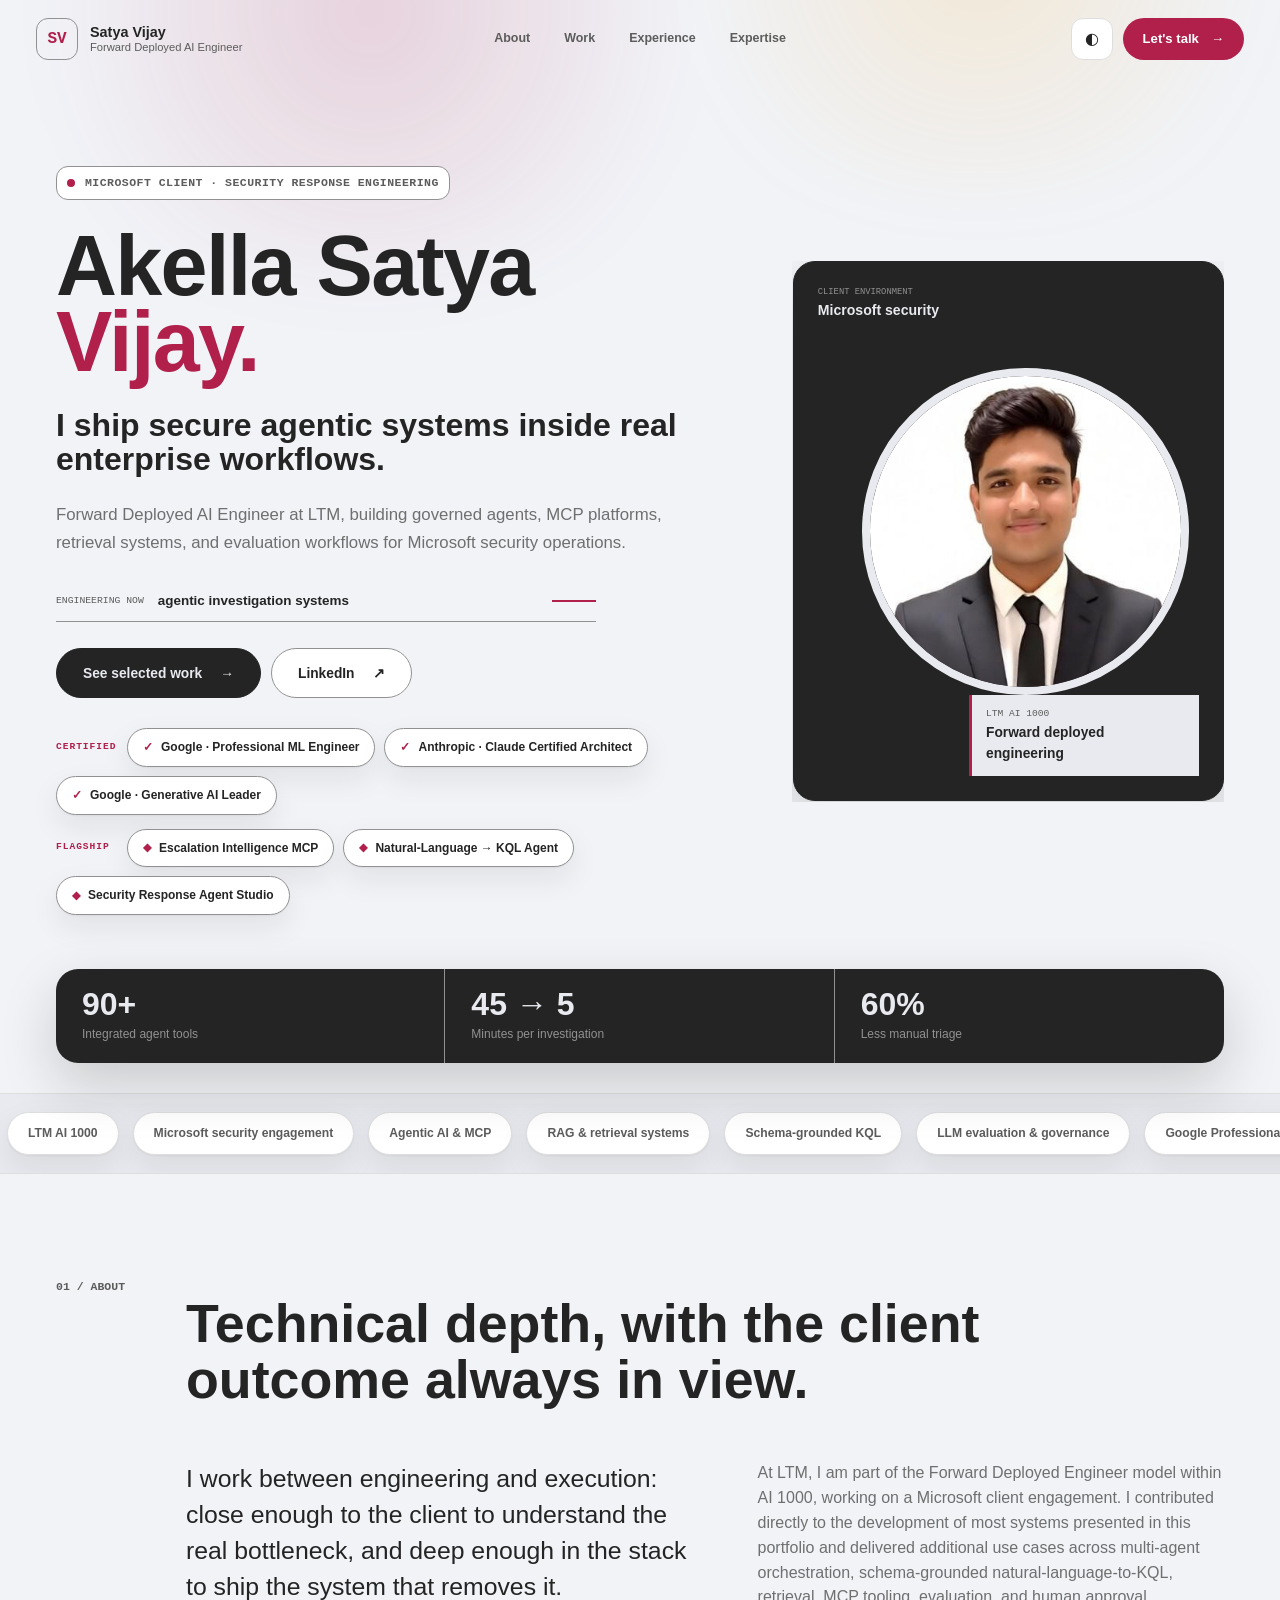
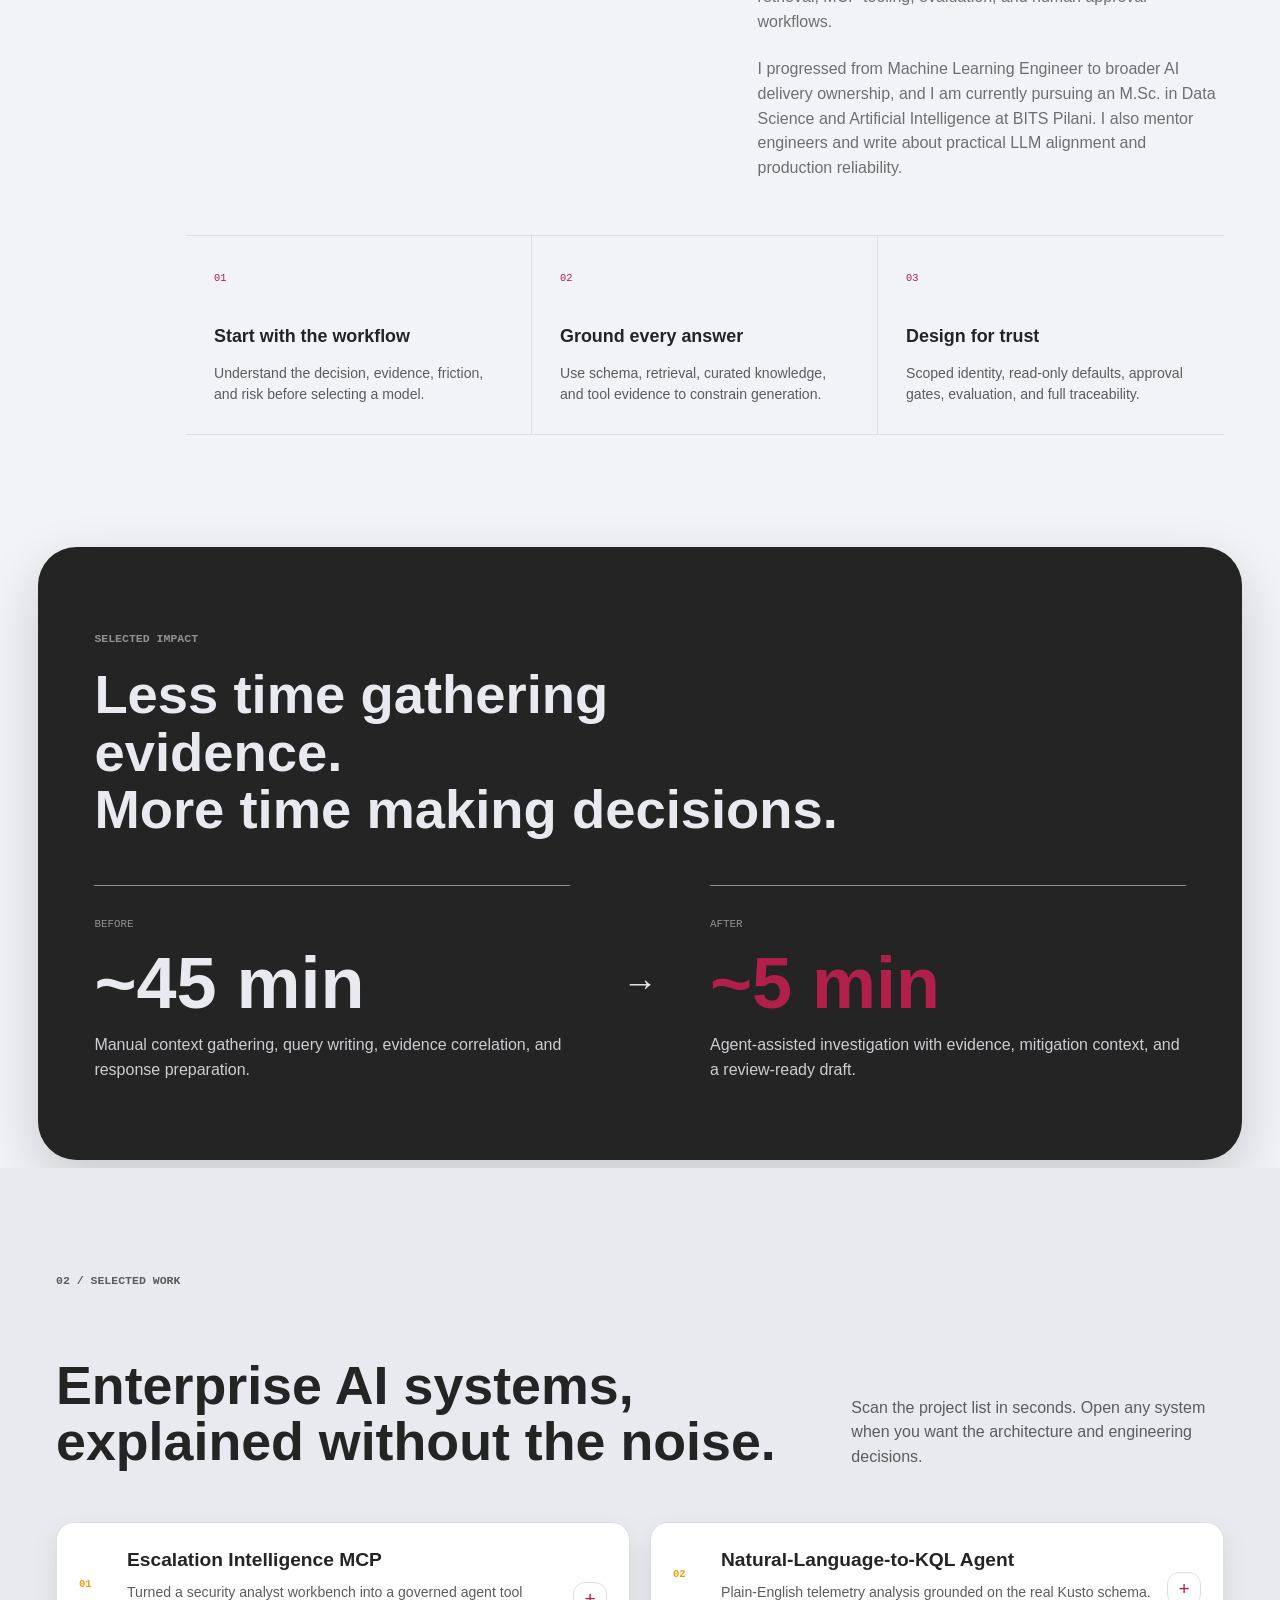
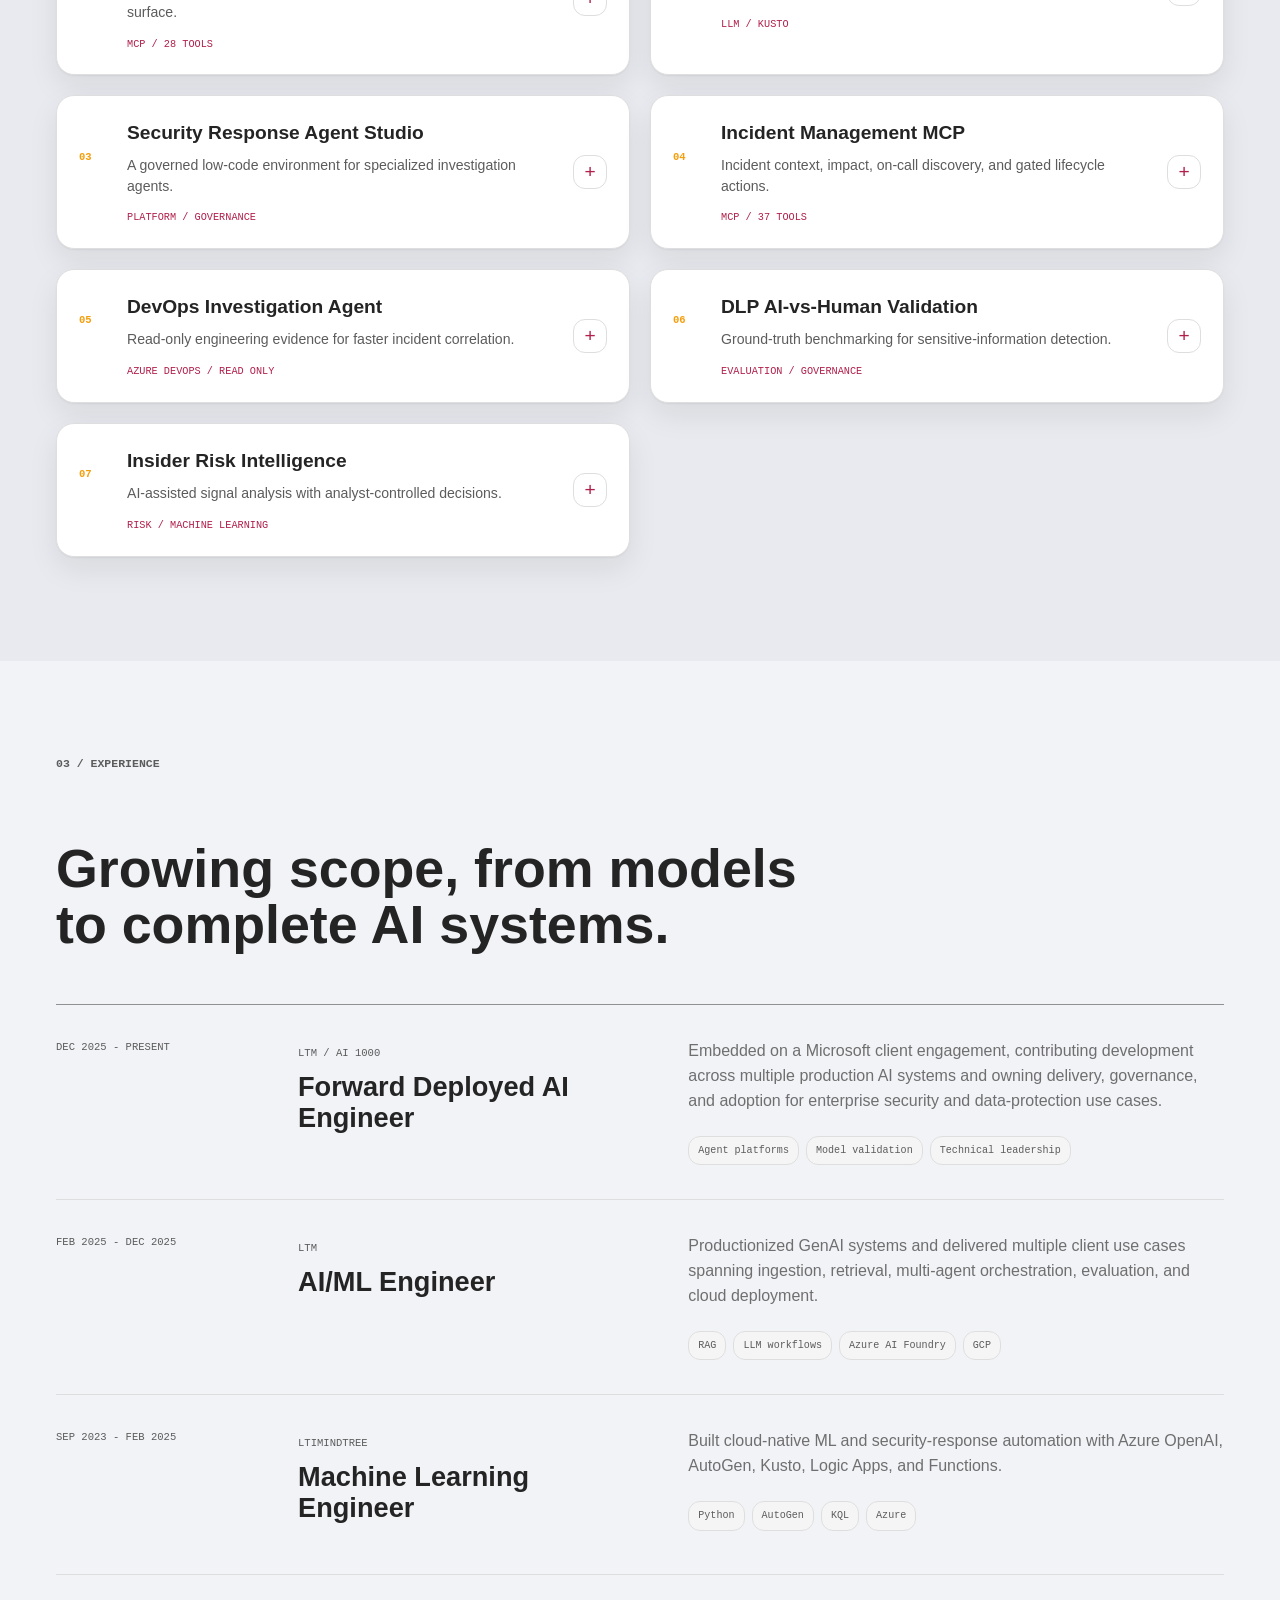
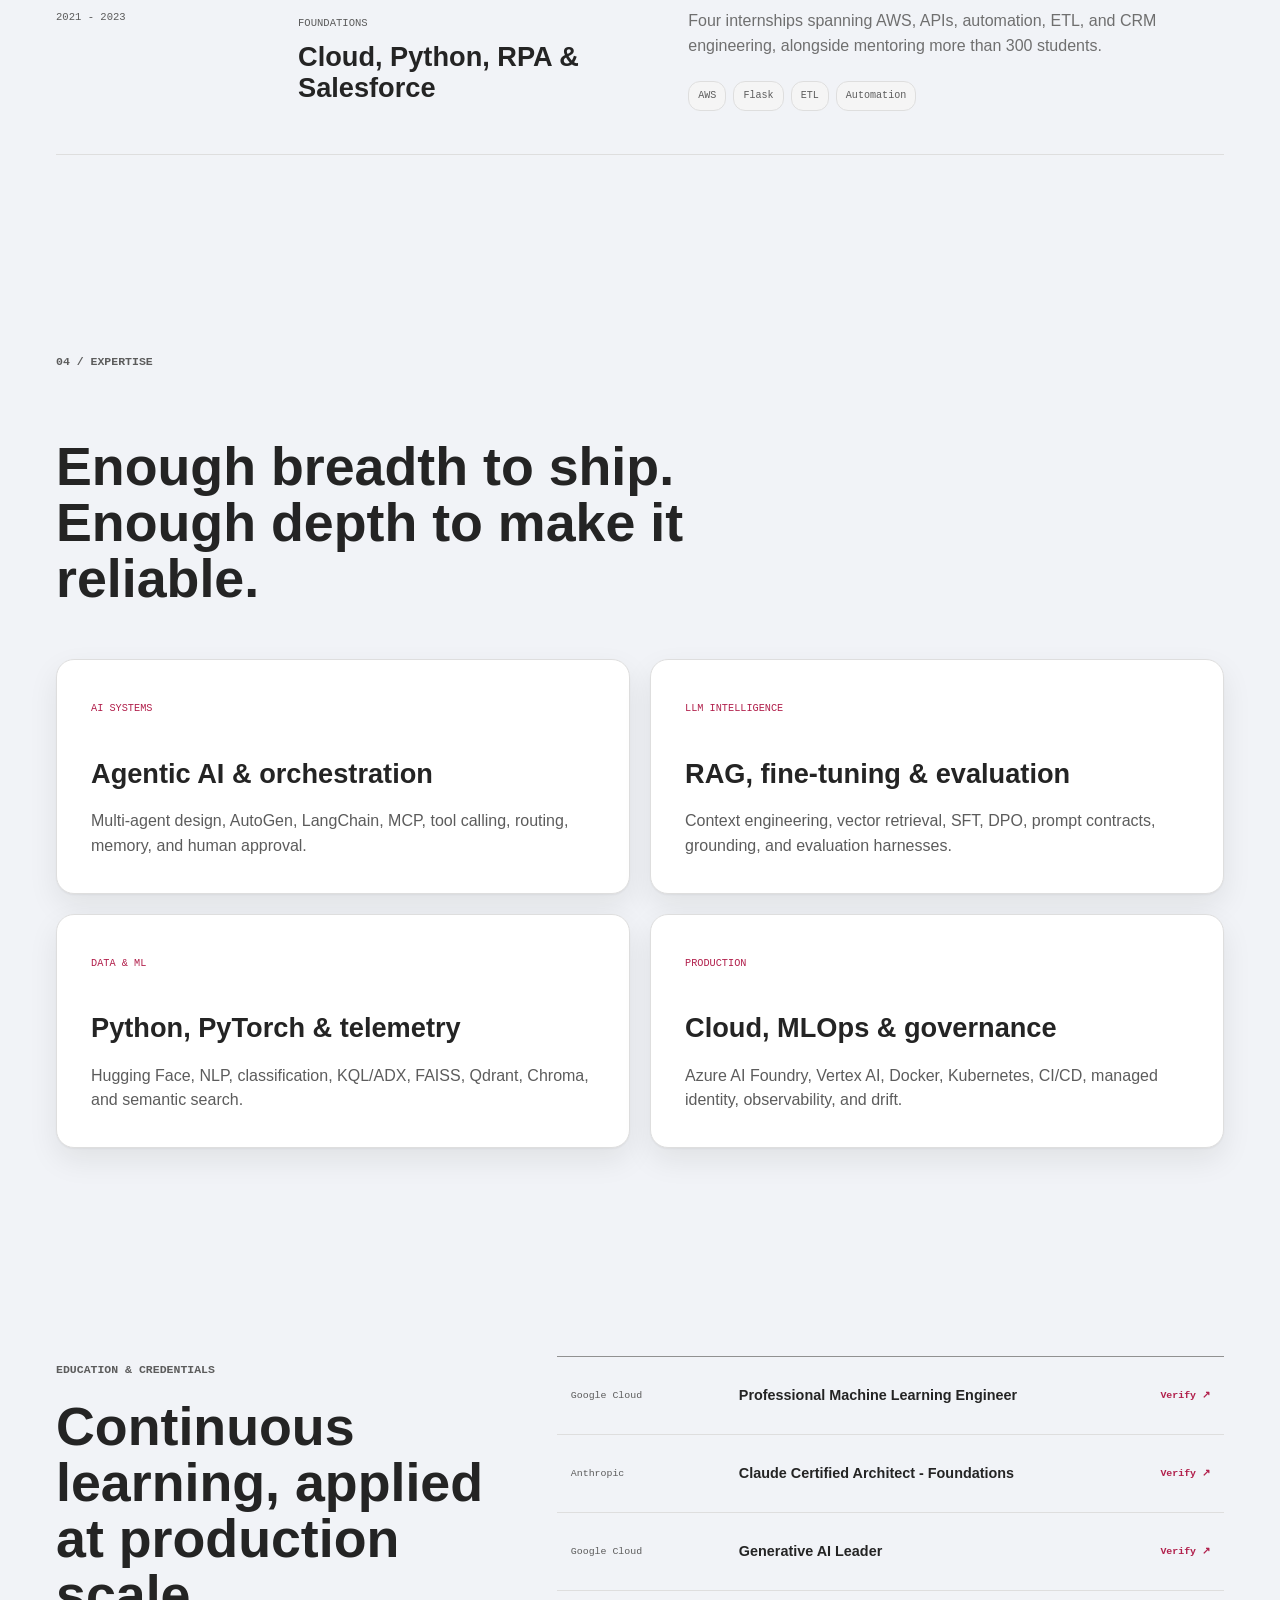
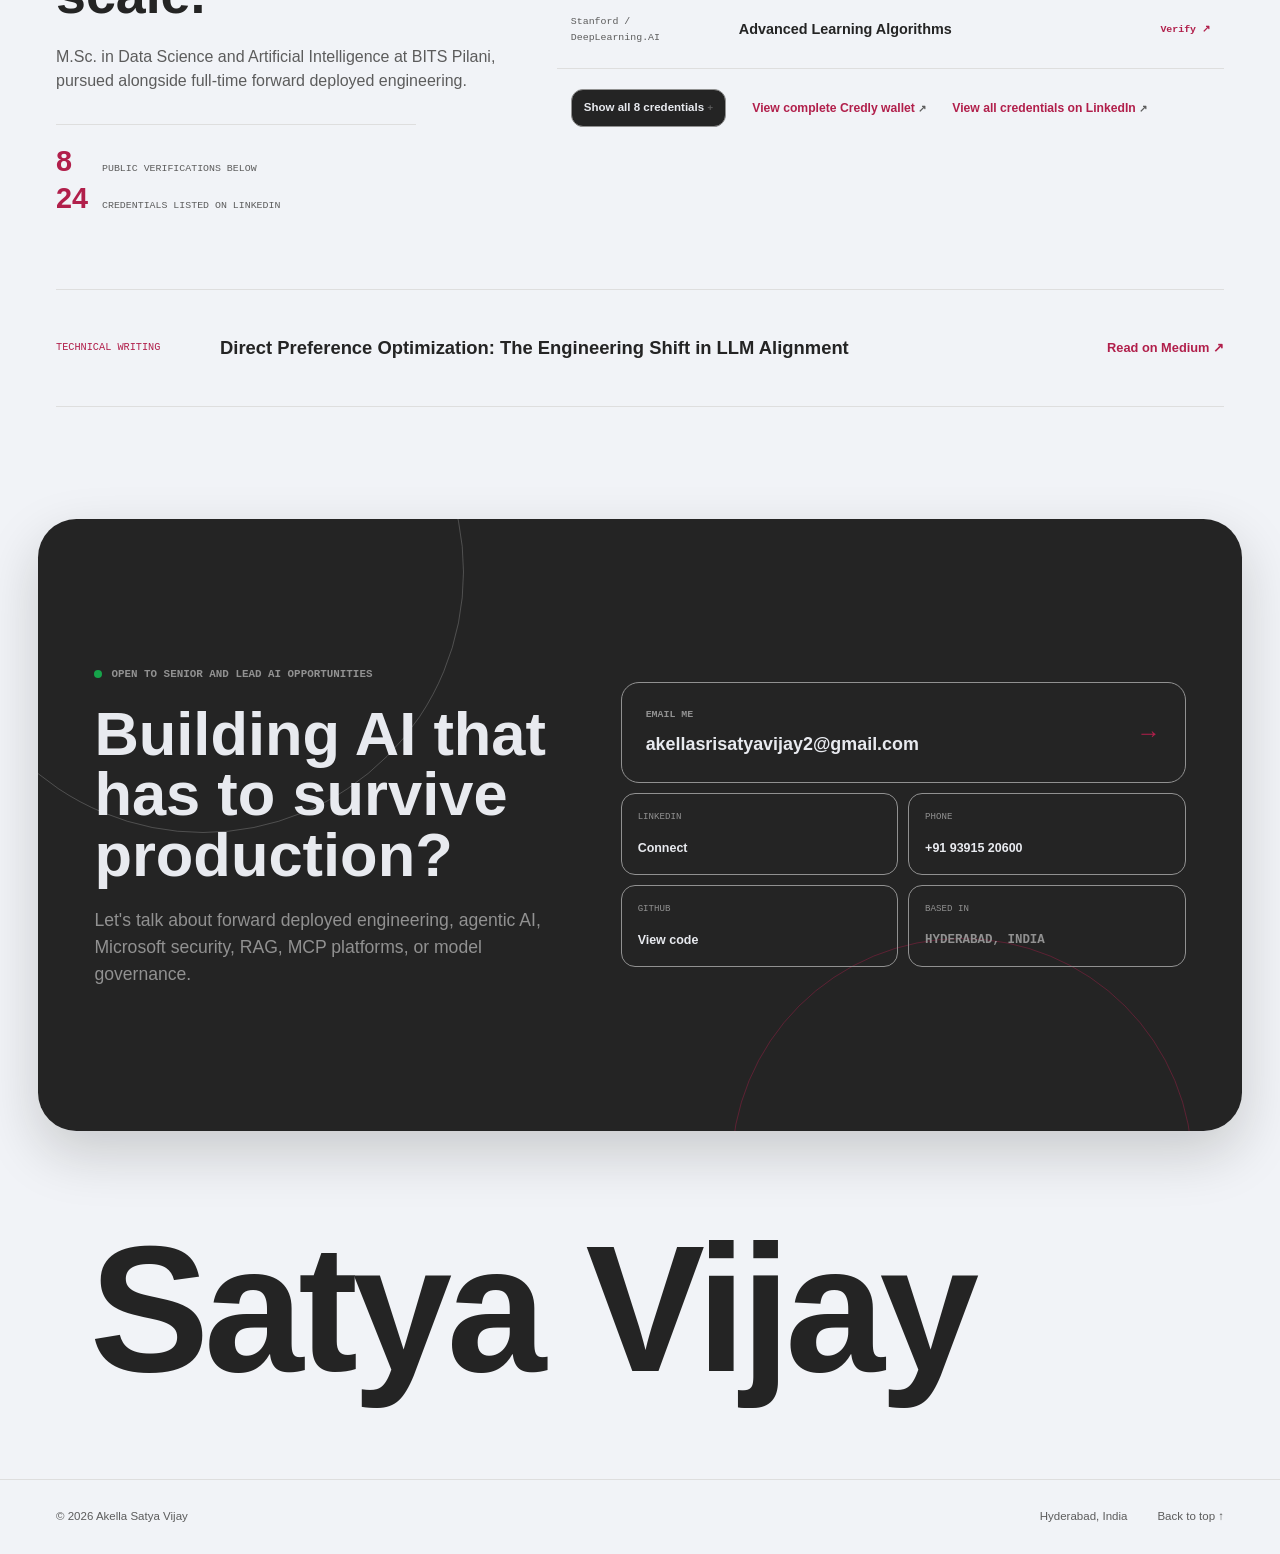
==== commit 34bf2c09: "Restore theme toggle with persistence; fix hero name overflow Re-enable the hidden theme toggle on d" ====
--- a/index.html
+++ b/index.html
@@ -12,12 +12,14 @@
   <script>
     (() => {
       const param = new URLSearchParams(window.location.search).get("scoutTheme");
+      let stored = null;
+      try { stored = localStorage.getItem("theme"); } catch (e) {}
       const theme =
-        param || (window.matchMedia("(prefers-color-scheme: dark)").matches ? "dark" : "light");
+        param || stored || (window.matchMedia("(prefers-color-scheme: dark)").matches ? "dark" : "light");
       document.documentElement.setAttribute("data-theme", theme);
     })();
   </script>
-  <link rel="stylesheet" href="styles.css?v=20260715.9" />
+  <link rel="stylesheet" href="styles.css?v=20260715.11" />
 </head>
 <body>
   <a class="skip-link" href="#main">Skip to main content</a>
@@ -440,6 +442,6 @@
     <a href="#top">Back to top &#8593;</a>
   </footer>
 
-  <script src="script.js?v=20260715.9"></script>
+  <script src="script.js?v=20260715.11"></script>
 </body>
 </html>
--- a/styles.css
+++ b/styles.css
@@ -362,7 +362,7 @@
 
 @media (max-width: 520px) {
   :root { --page-pad: 22px; --section-pad: 76px; }
-  .brand > span:last-child, .theme-button { display: none; }
+  .brand > span:last-child { display: none; }
   .hero-decoration, .portrait-orbit { display: none; }
   .hero h1 { font-size: 3.2rem; }
   .hero h2 { font-size: 1.55rem; }
@@ -394,13 +394,13 @@
 :root { --page-width: 1320px; --section-pad: 104px; }
 body { background: var(--cp-bg-elevated); }
 .site-header { padding-right: max(28px, calc((100vw - var(--page-width)) / 2 + var(--page-pad))); padding-left: max(28px, calc((100vw - var(--page-width)) / 2 + var(--page-pad))); }
-.theme-button { display: none; }
+.theme-button { display: grid; }
 
 .hero { grid-template-columns: minmax(0, 1.15fr) minmax(360px, 0.72fr); grid-template-rows: auto auto; gap: 28px 48px; min-height: 0; padding-top: 122px; padding-bottom: 30px; }
 .hero::before, .hero-glow, .hero-decoration { display: none; }
 .hero-content { align-self: center; max-width: 760px; padding: 44px 0 26px; }
 .eyebrow { width: fit-content; padding: 7px 10px; border: 1px solid var(--cp-border-strong); border-radius: var(--radius-ui); background: var(--cp-surface); letter-spacing: 0.04em; }
-.hero h1 { margin-top: 28px; font-size: clamp(4.2rem, 9vw, 8.4rem); font-weight: 800; letter-spacing: -0.025em; line-height: 0.84; }
+.hero h1 { margin-top: 28px; font-size: clamp(3.2rem, 6.6vw, 6.2rem); font-weight: 800; letter-spacing: -0.02em; line-height: 0.9; }
 .hero h1 > span { display: block; }
 .hero h1 .name-accent { color: var(--cp-accent); }
 .hero h2 { max-width: 650px; margin-top: 28px; font-size: clamp(1.65rem, 2.5vw, 2.35rem); line-height: 1.08; }
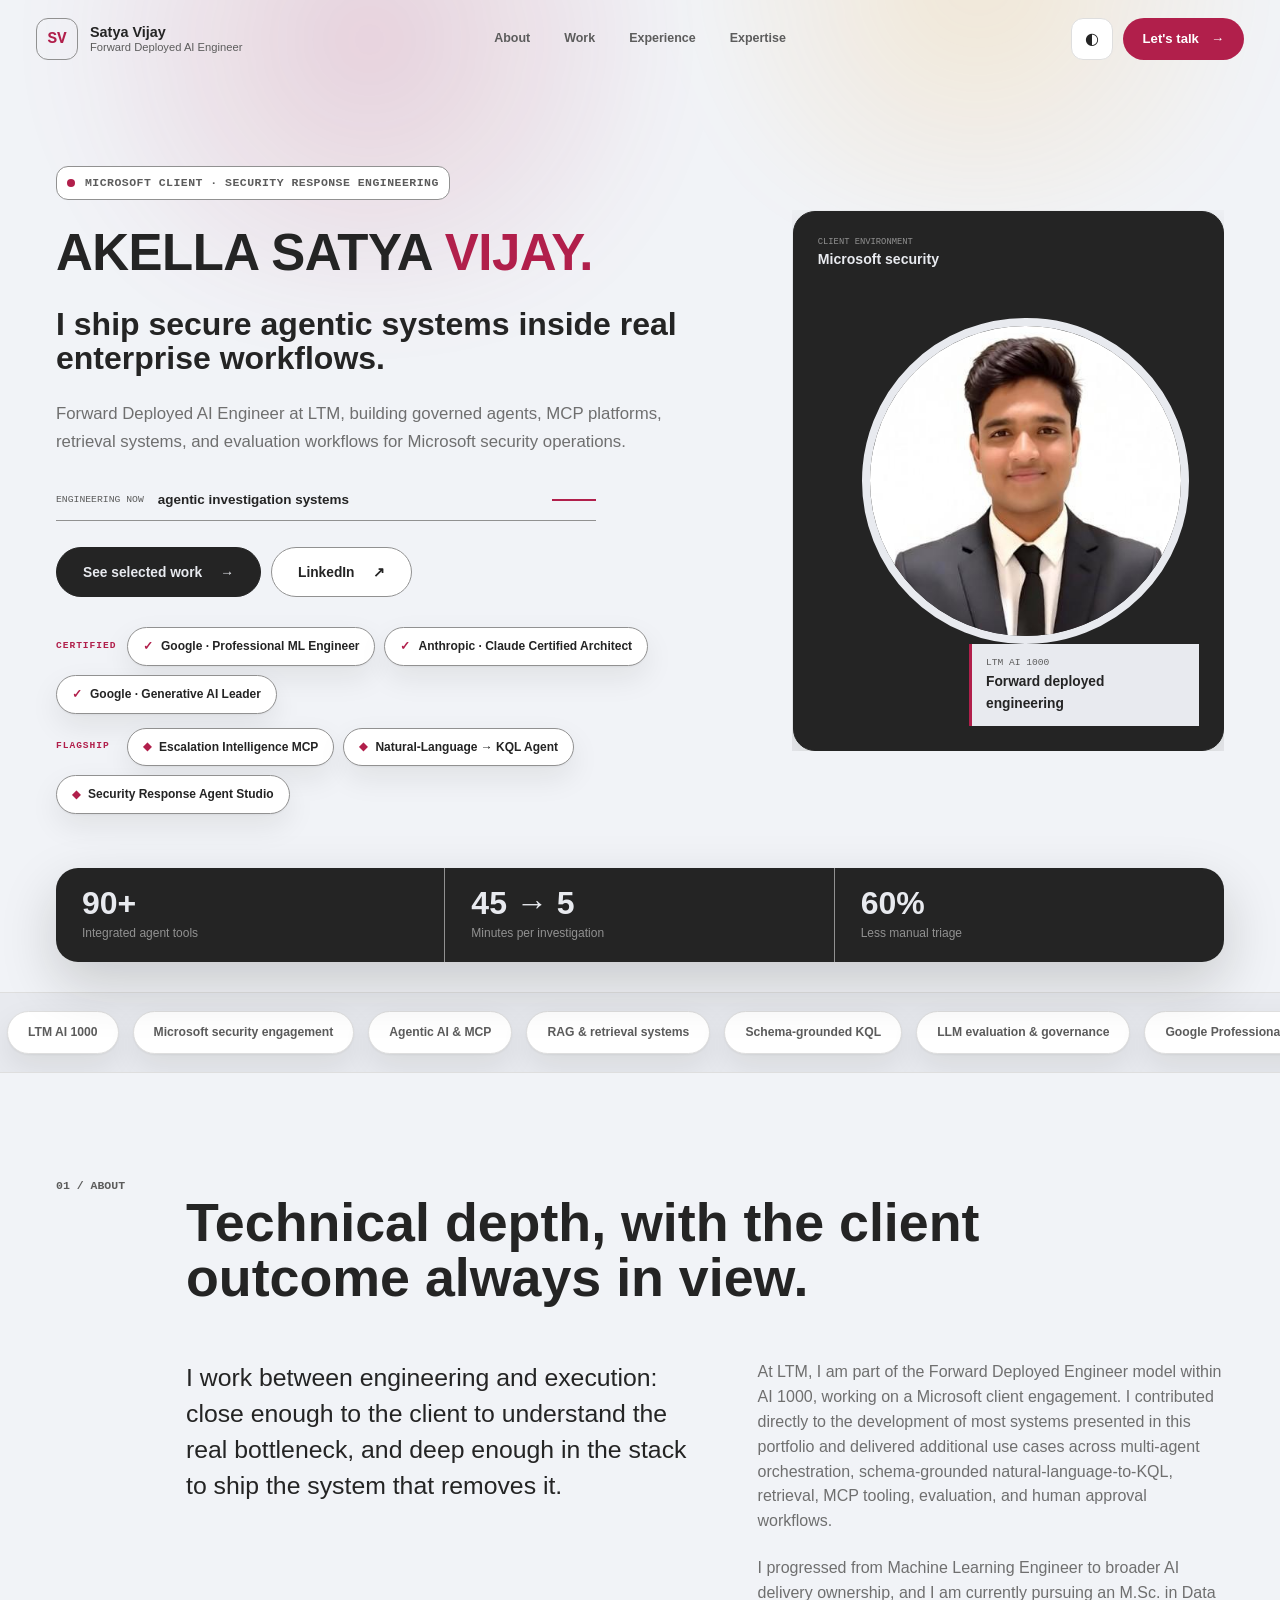
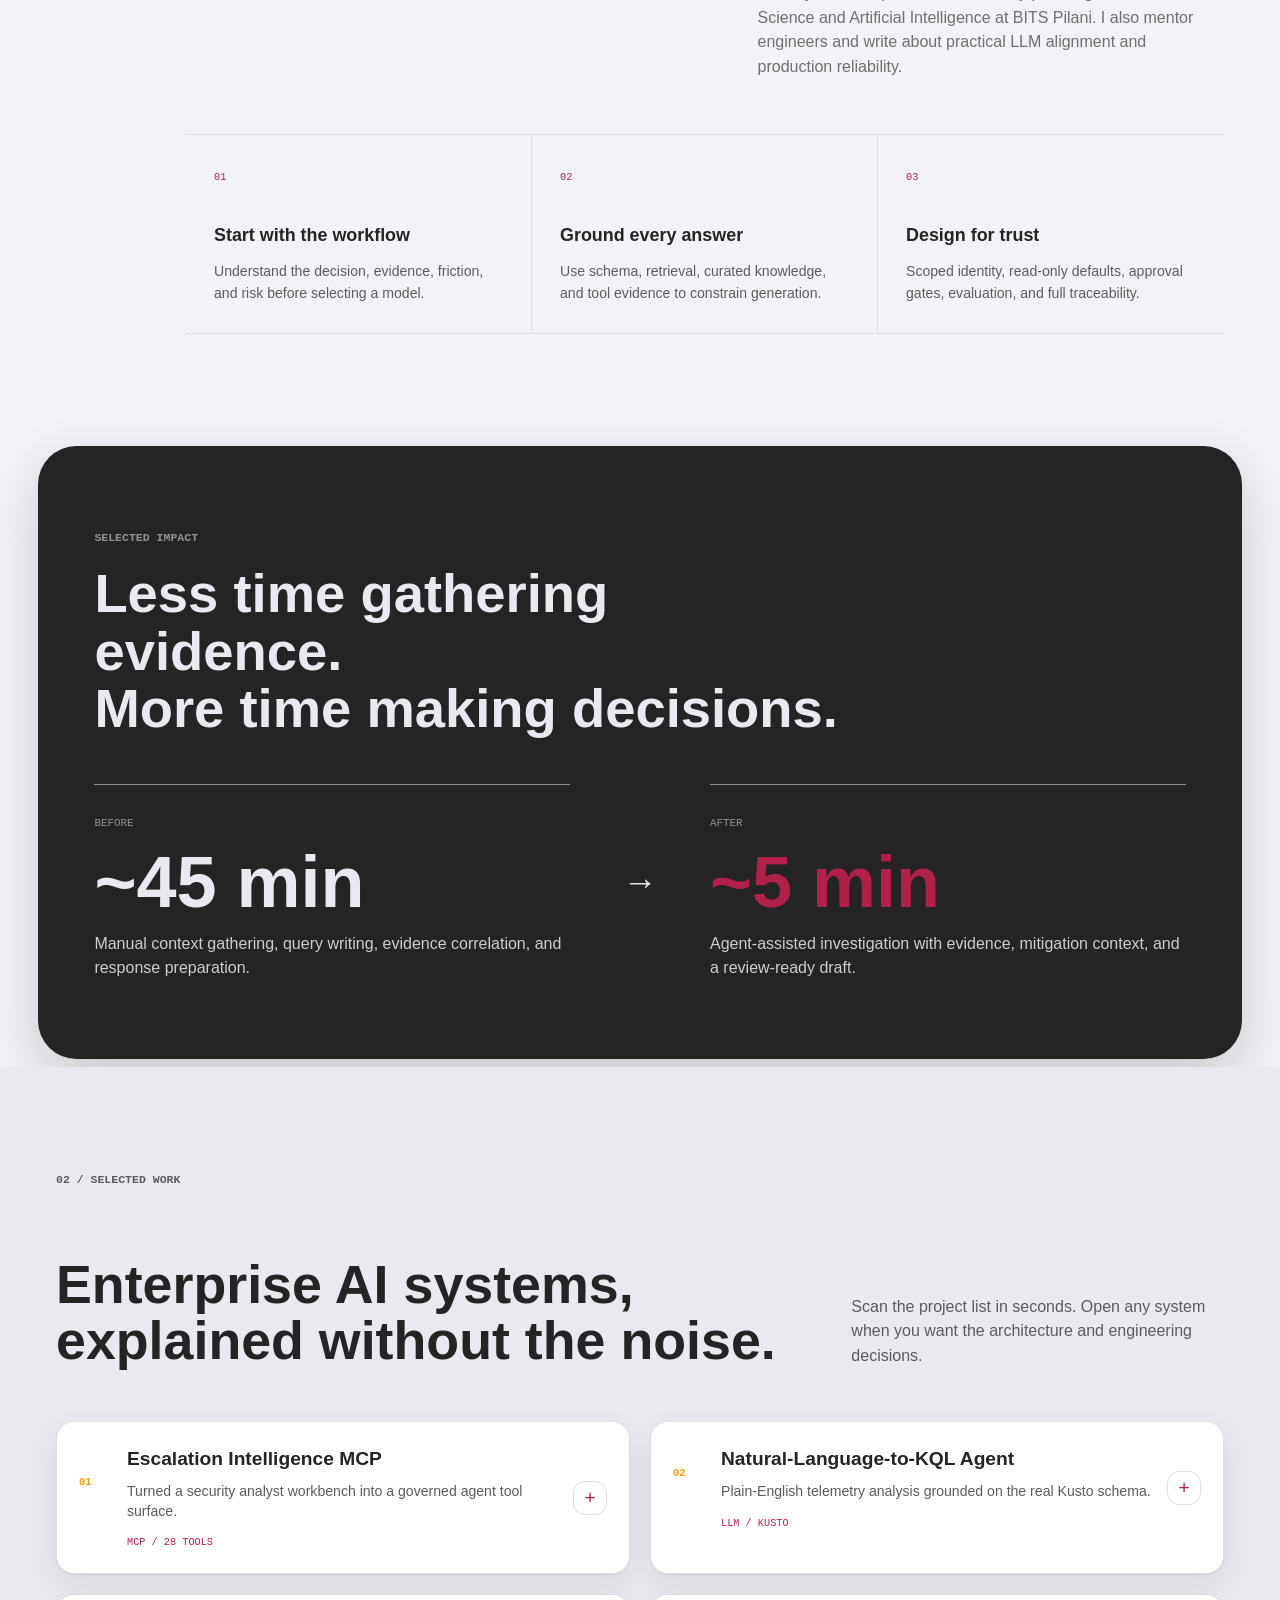
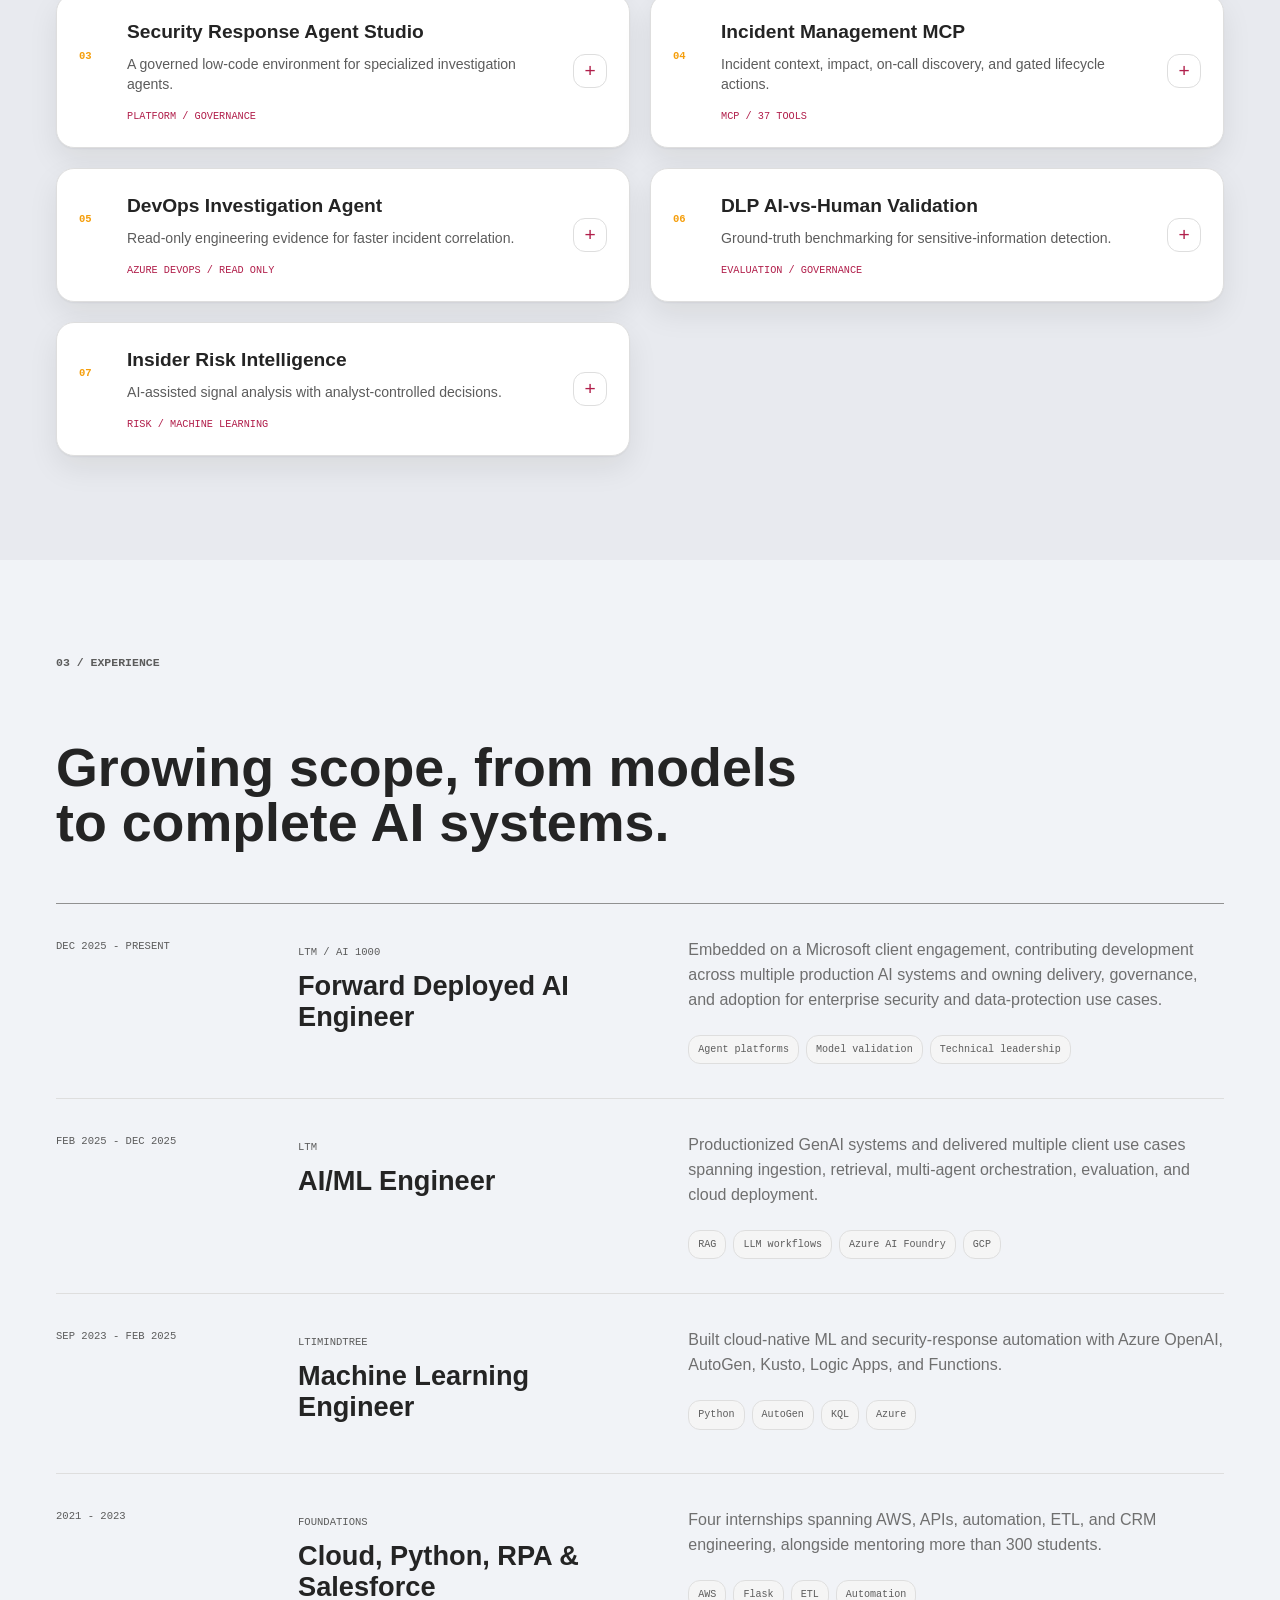
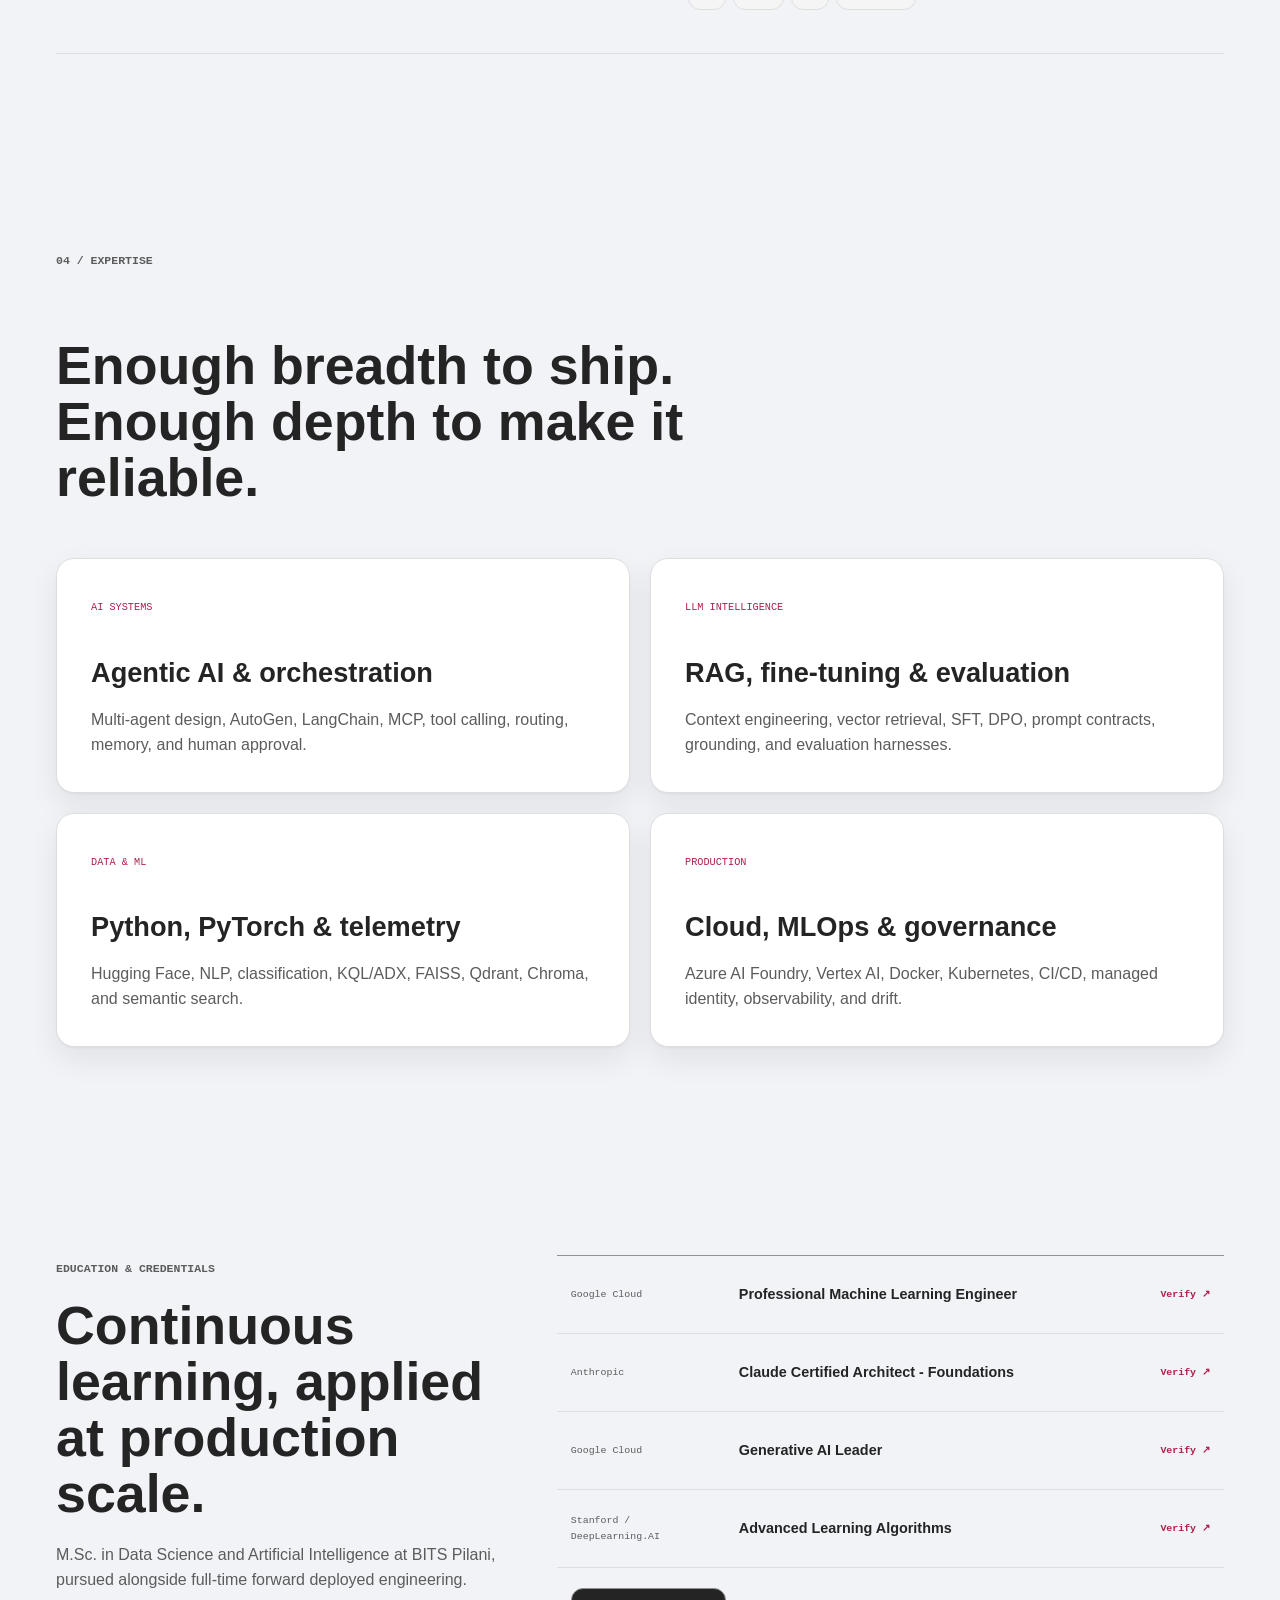
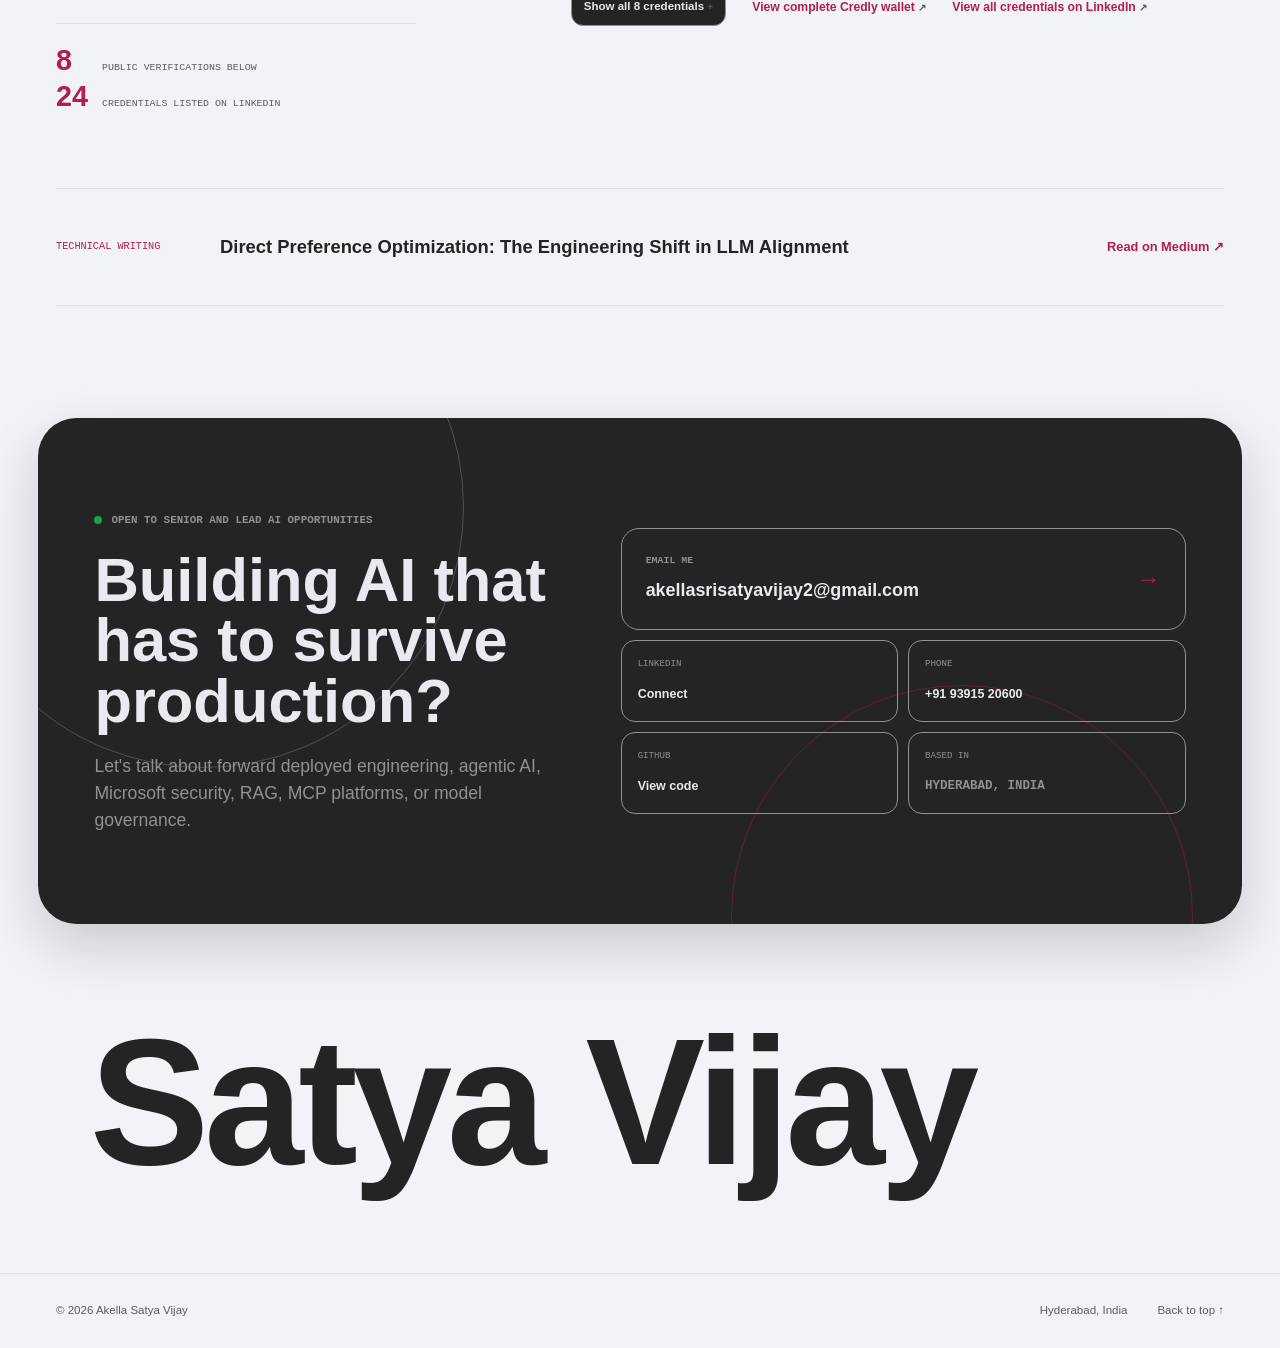
==== commit 4d166745: "Uppercase single-line hero name; tighten contact panel spacing Hero name is now uppercase on one lin" ====
--- a/index.html
+++ b/index.html
@@ -19,7 +19,7 @@
       document.documentElement.setAttribute("data-theme", theme);
     })();
   </script>
-  <link rel="stylesheet" href="styles.css?v=20260715.11" />
+  <link rel="stylesheet" href="styles.css?v=20260715.13" />
 </head>
 <body>
   <a class="skip-link" href="#main">Skip to main content</a>
@@ -59,7 +59,7 @@
       <div class="hero-decoration" aria-hidden="true"><span></span><span></span><span></span></div>
       <div class="hero-content reveal">
         <p class="eyebrow"><i aria-hidden="true"></i> Microsoft client &middot; Security Response Engineering</p>
-        <h1 id="heroTitle"><span>Akella Satya</span><span class="name-accent">Vijay.</span></h1>
+        <h1 id="heroTitle"><span>Akella Satya</span> <span class="name-accent">Vijay.</span></h1>
         <h2>I ship secure agentic systems inside real enterprise workflows.</h2>
         <p class="hero-summary">
           Forward Deployed AI Engineer at LTM, building governed agents, MCP platforms,
@@ -442,6 +442,6 @@
     <a href="#top">Back to top &#8593;</a>
   </footer>
 
-  <script src="script.js?v=20260715.11"></script>
+  <script src="script.js?v=20260715.13"></script>
 </body>
 </html>
--- a/styles.css
+++ b/styles.css
@@ -398,10 +398,10 @@
 
 .hero { grid-template-columns: minmax(0, 1.15fr) minmax(360px, 0.72fr); grid-template-rows: auto auto; gap: 28px 48px; min-height: 0; padding-top: 122px; padding-bottom: 30px; }
 .hero::before, .hero-glow, .hero-decoration { display: none; }
-.hero-content { align-self: center; max-width: 760px; padding: 44px 0 26px; }
+.hero-content { align-self: center; max-width: 760px; padding: 44px 0 26px; container-type: inline-size; }
 .eyebrow { width: fit-content; padding: 7px 10px; border: 1px solid var(--cp-border-strong); border-radius: var(--radius-ui); background: var(--cp-surface); letter-spacing: 0.04em; }
-.hero h1 { margin-top: 28px; font-size: clamp(3.2rem, 6.6vw, 6.2rem); font-weight: 800; letter-spacing: -0.02em; line-height: 0.9; }
-.hero h1 > span { display: block; }
+.hero h1 { margin-top: 28px; font-size: clamp(1rem, 7.4cqw, 3.4rem); font-weight: 800; letter-spacing: -0.01em; line-height: 1; text-transform: uppercase; white-space: nowrap; }
+.hero h1 > span { display: inline; }
 .hero h1 .name-accent { color: var(--cp-accent); }
 .hero h2 { max-width: 650px; margin-top: 28px; font-size: clamp(1.65rem, 2.5vw, 2.35rem); line-height: 1.08; }
 .hero h2 em::after { display: none; }
@@ -483,7 +483,7 @@
 .credentials-toggle { padding: 9px 12px; border: 1px solid var(--cp-border-strong); border-radius: var(--radius-ui); background: var(--cp-text); color: var(--cp-bg); font-size: 0.72rem; font-weight: 700; cursor: pointer; }
 .credentials-toggle:hover { background: var(--cp-text-soft); }
 .credential-secondary[hidden] { display: none; }
-.contact-section { position: relative; grid-template-columns: minmax(0, 0.9fr) minmax(380px, 1.1fr); gap: clamp(36px, 5vw, 72px); align-items: center; min-height: 68svh; overflow: hidden; border: 0; border-radius: clamp(24px, 3vw, 40px); margin: 8px clamp(12px, 3vw, 40px); box-shadow: var(--cp-shadow-float); background: var(--cp-text); color: var(--cp-bg); }
+.contact-section { position: relative; grid-template-columns: minmax(0, 0.9fr) minmax(380px, 1.1fr); gap: clamp(36px, 5vw, 72px); align-items: center; min-height: 0; padding-top: clamp(64px, 7vw, 96px); padding-bottom: clamp(64px, 7vw, 96px); overflow: hidden; border: 0; border-radius: clamp(24px, 3vw, 40px); margin: 8px clamp(12px, 3vw, 40px); box-shadow: var(--cp-shadow-float); background: var(--cp-text); color: var(--cp-bg); }
 .mega-name { overflow: hidden; max-width: var(--page-width); margin: 0 auto; padding: clamp(44px, 7vw, 96px) var(--page-pad); color: var(--cp-text); font-size: clamp(3.2rem, 14vw, 12rem); font-weight: 800; letter-spacing: -0.03em; line-height: 0.9; white-space: nowrap; }
 .contact-section::before { position: absolute; top: -34%; left: -8%; width: 520px; aspect-ratio: 1; border: 1px solid var(--cp-border-strong); border-radius: 50%; content: ""; opacity: 0.4; }
 .contact-section::after { position: absolute; right: 4%; bottom: -44%; width: 460px; aspect-ratio: 1; border: 1px solid var(--cp-accent); border-radius: 50%; content: ""; opacity: 0.4; }
@@ -521,7 +521,7 @@
 
 @media (max-width: 560px) {
   :root { --section-pad: 72px; }
-  .hero h1 { font-size: clamp(3.4rem, 16vw, 4.7rem); }
+  .hero h1 { font-size: clamp(1rem, 7.4cqw, 3.1rem); }
   .hero h2 { font-size: 1.55rem; }
   .hero-portrait { height: 350px; }
   .hero-portrait img { width: 72%; border-width: 5px; }
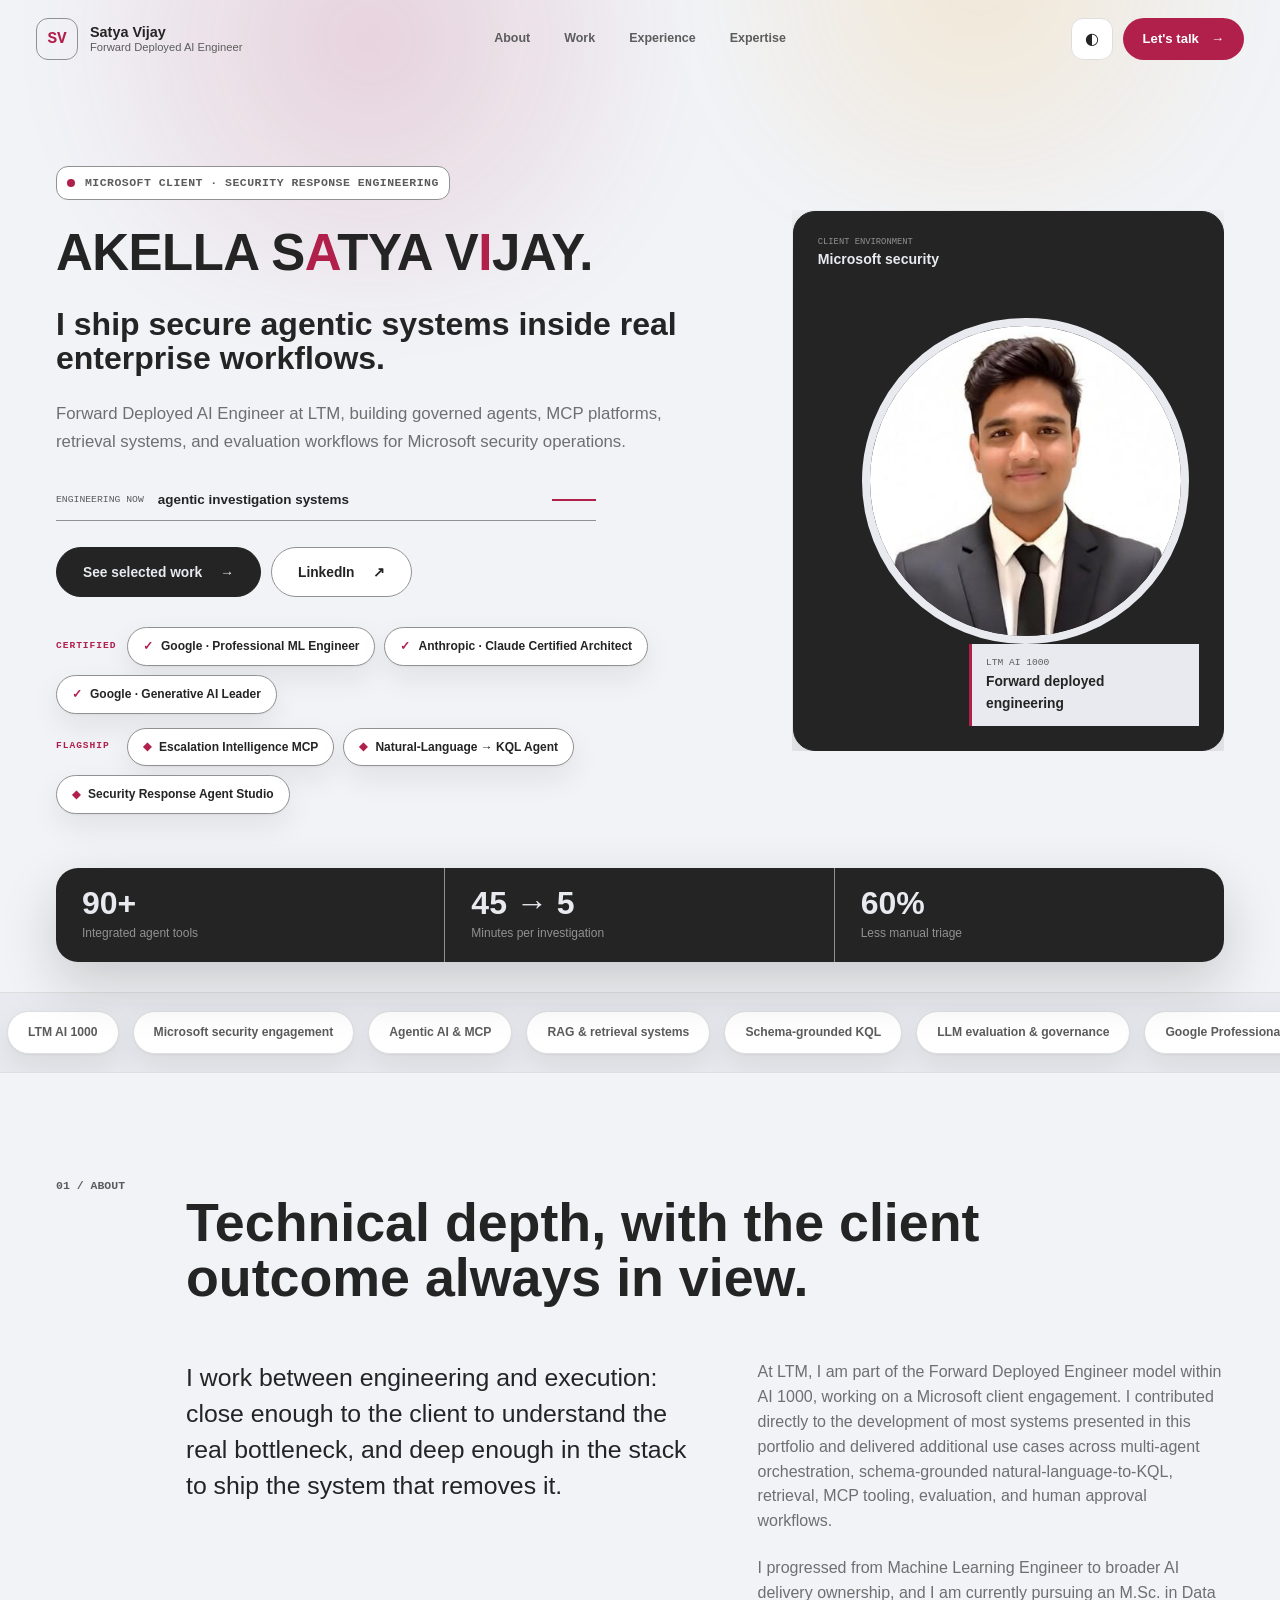
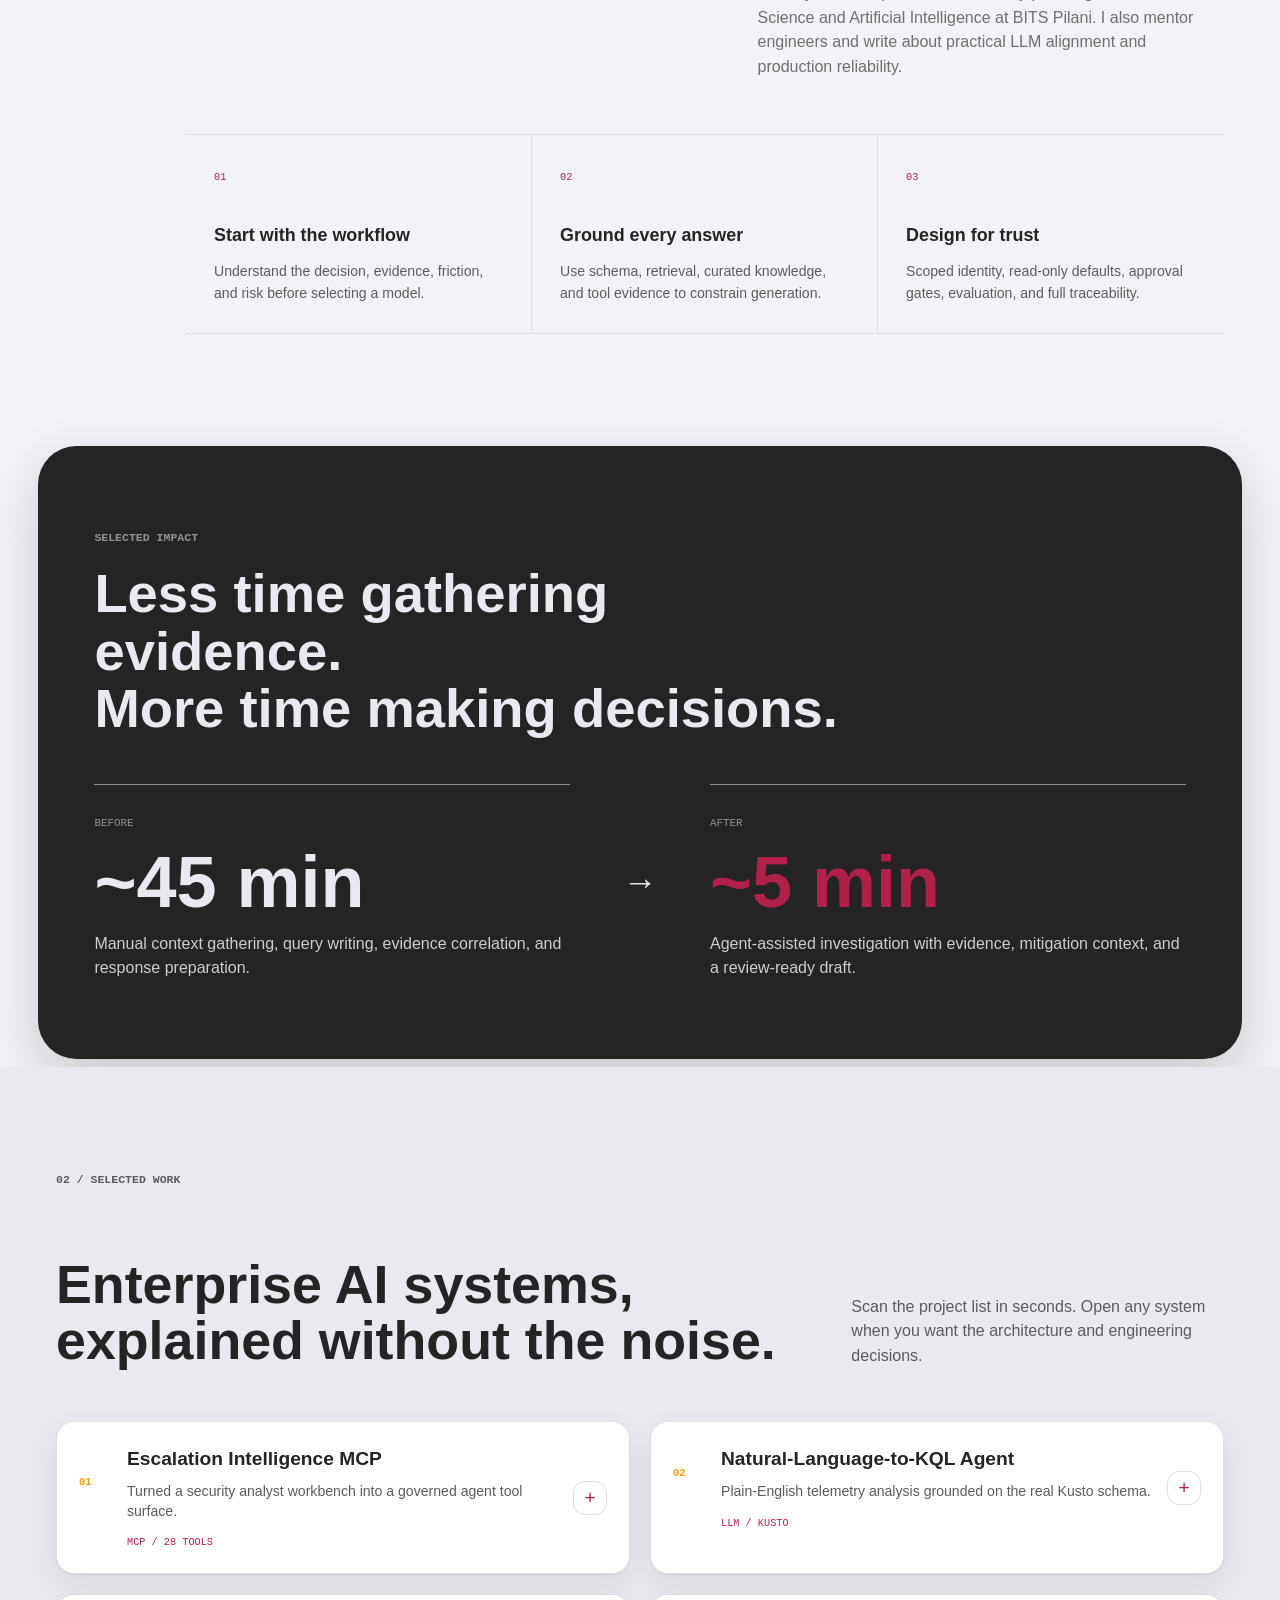
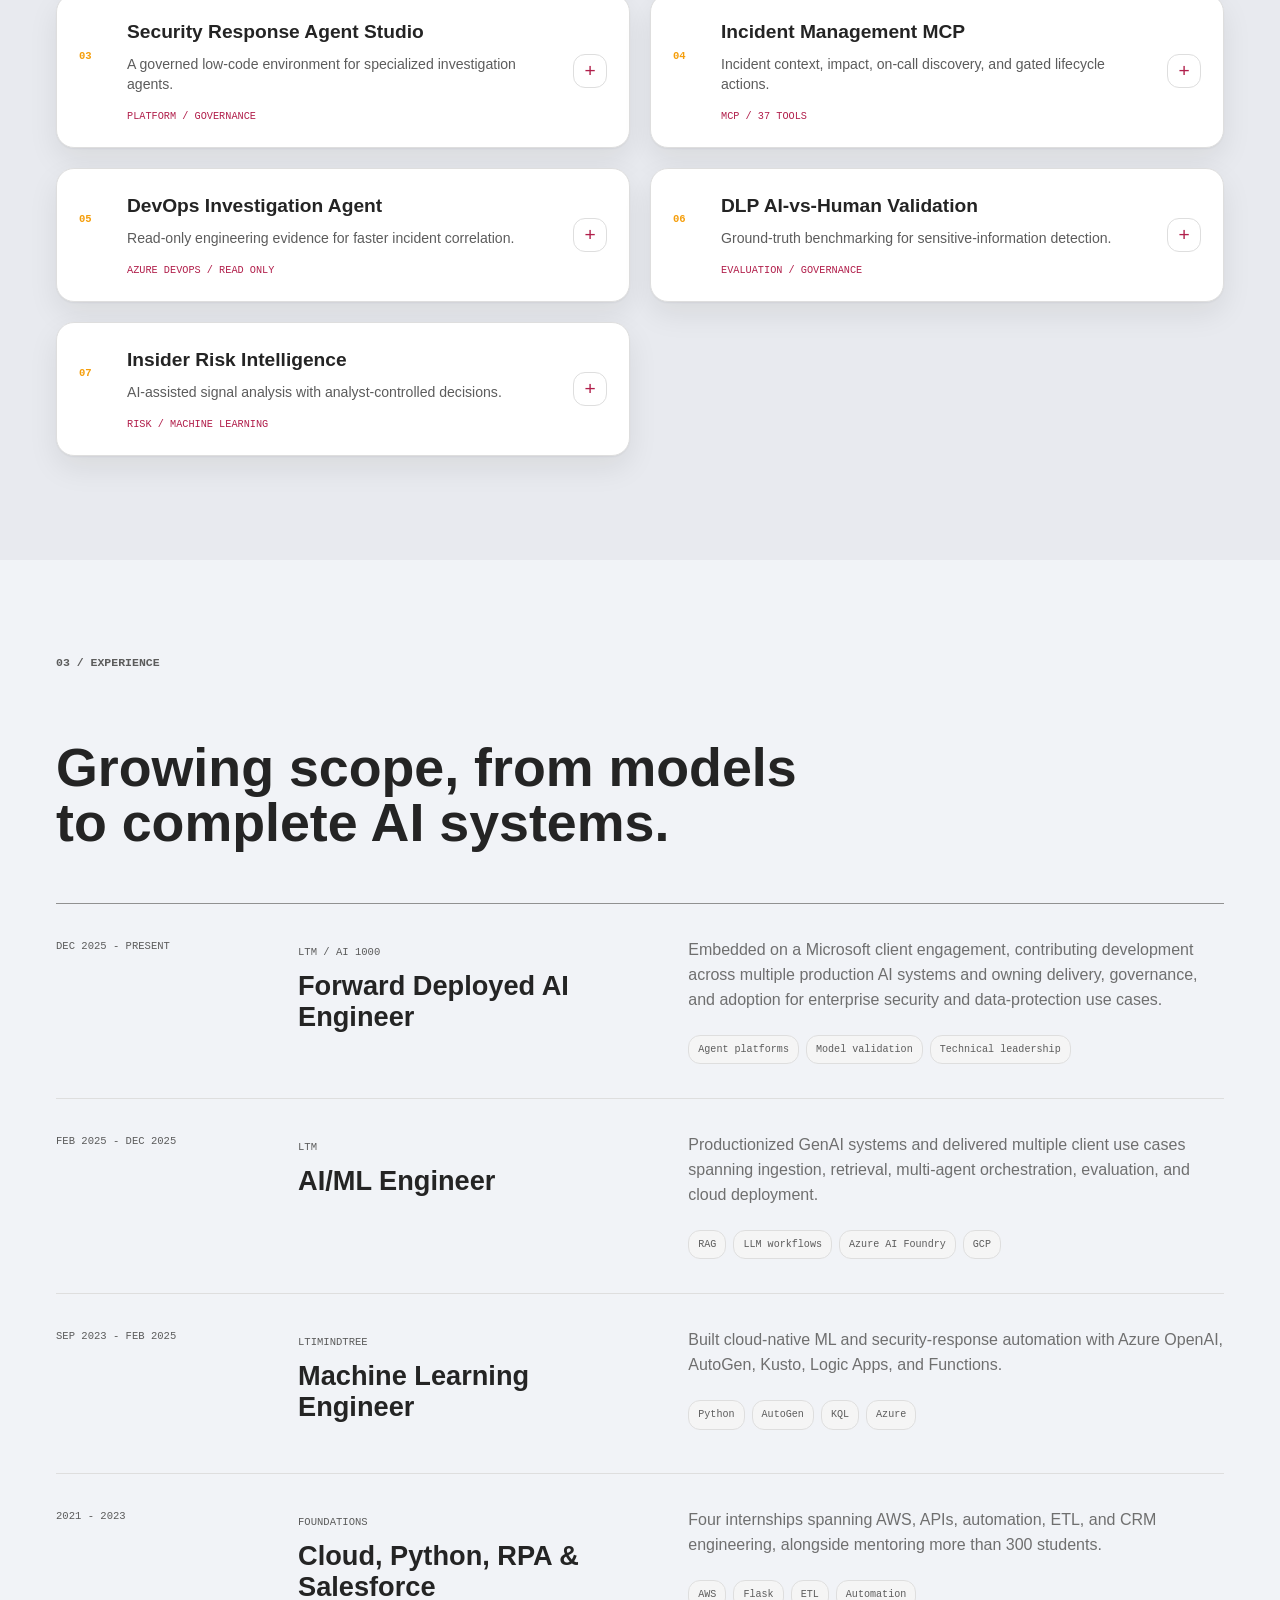
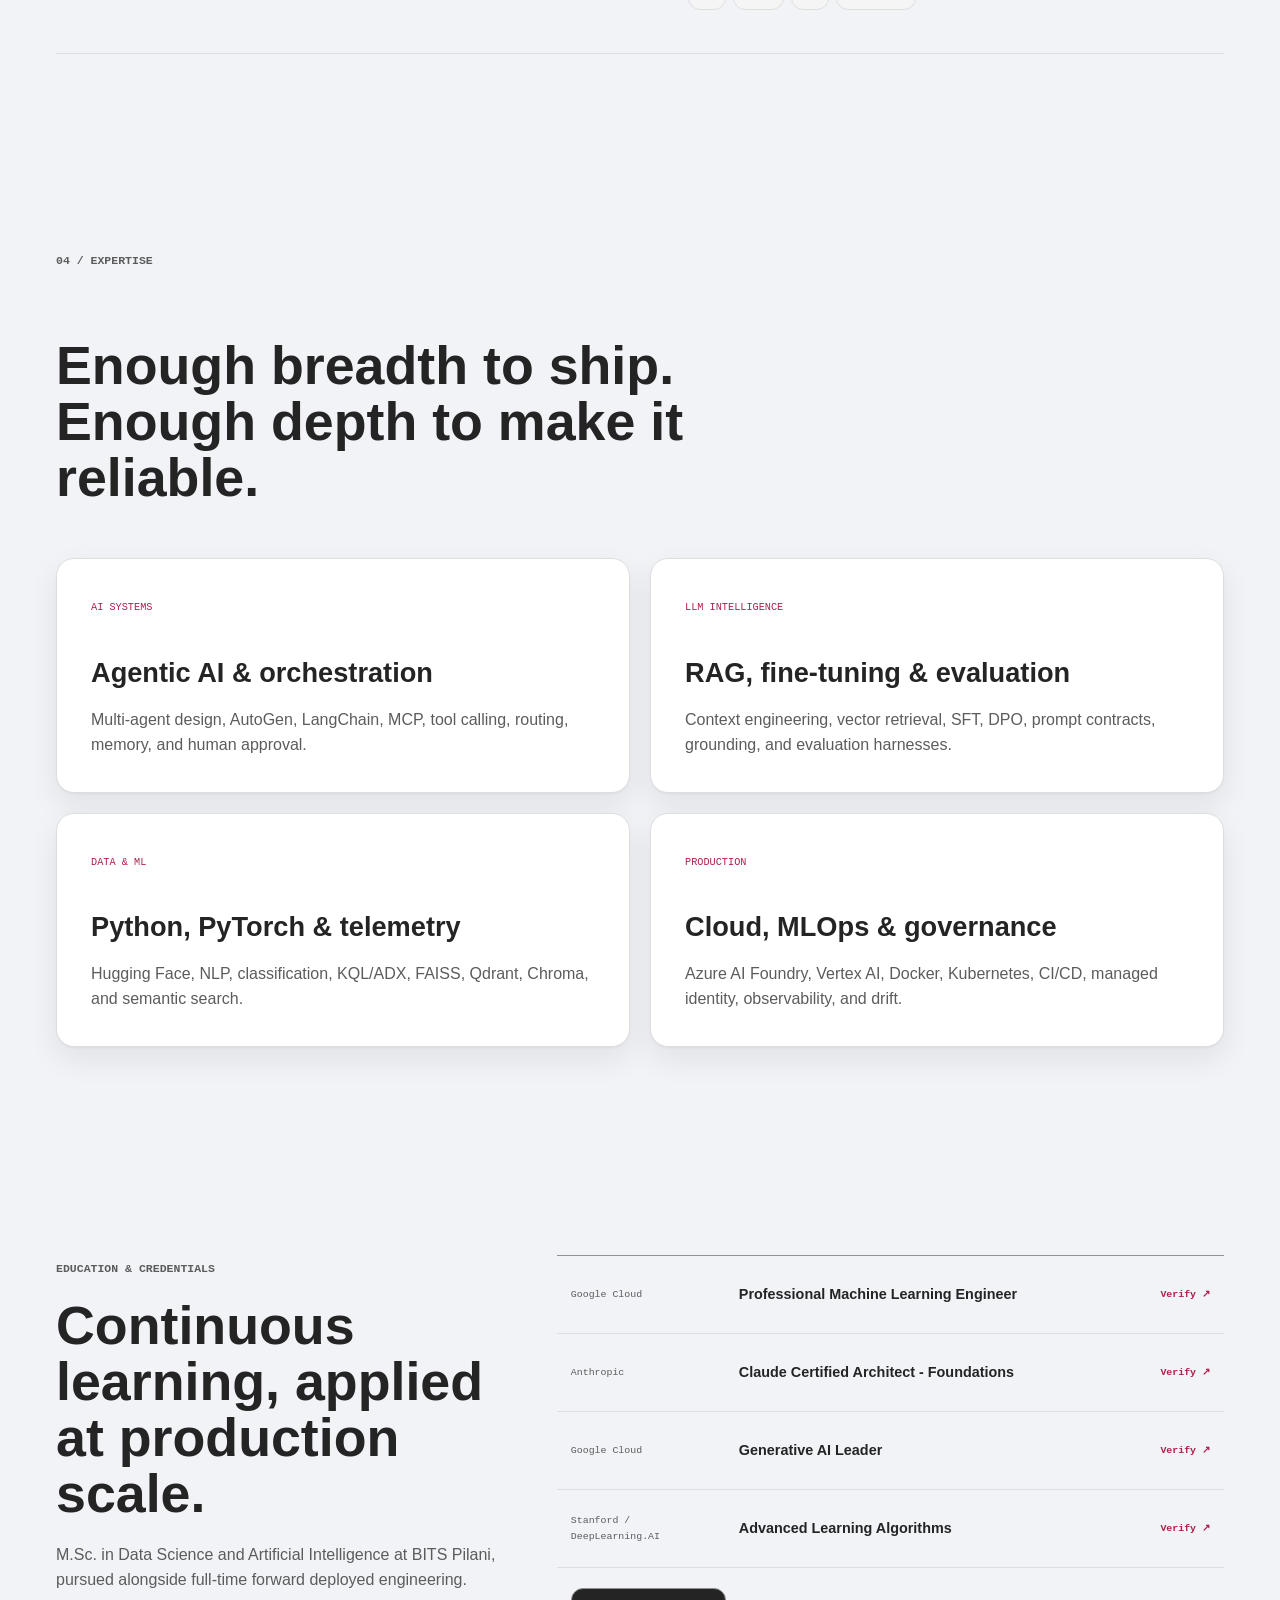
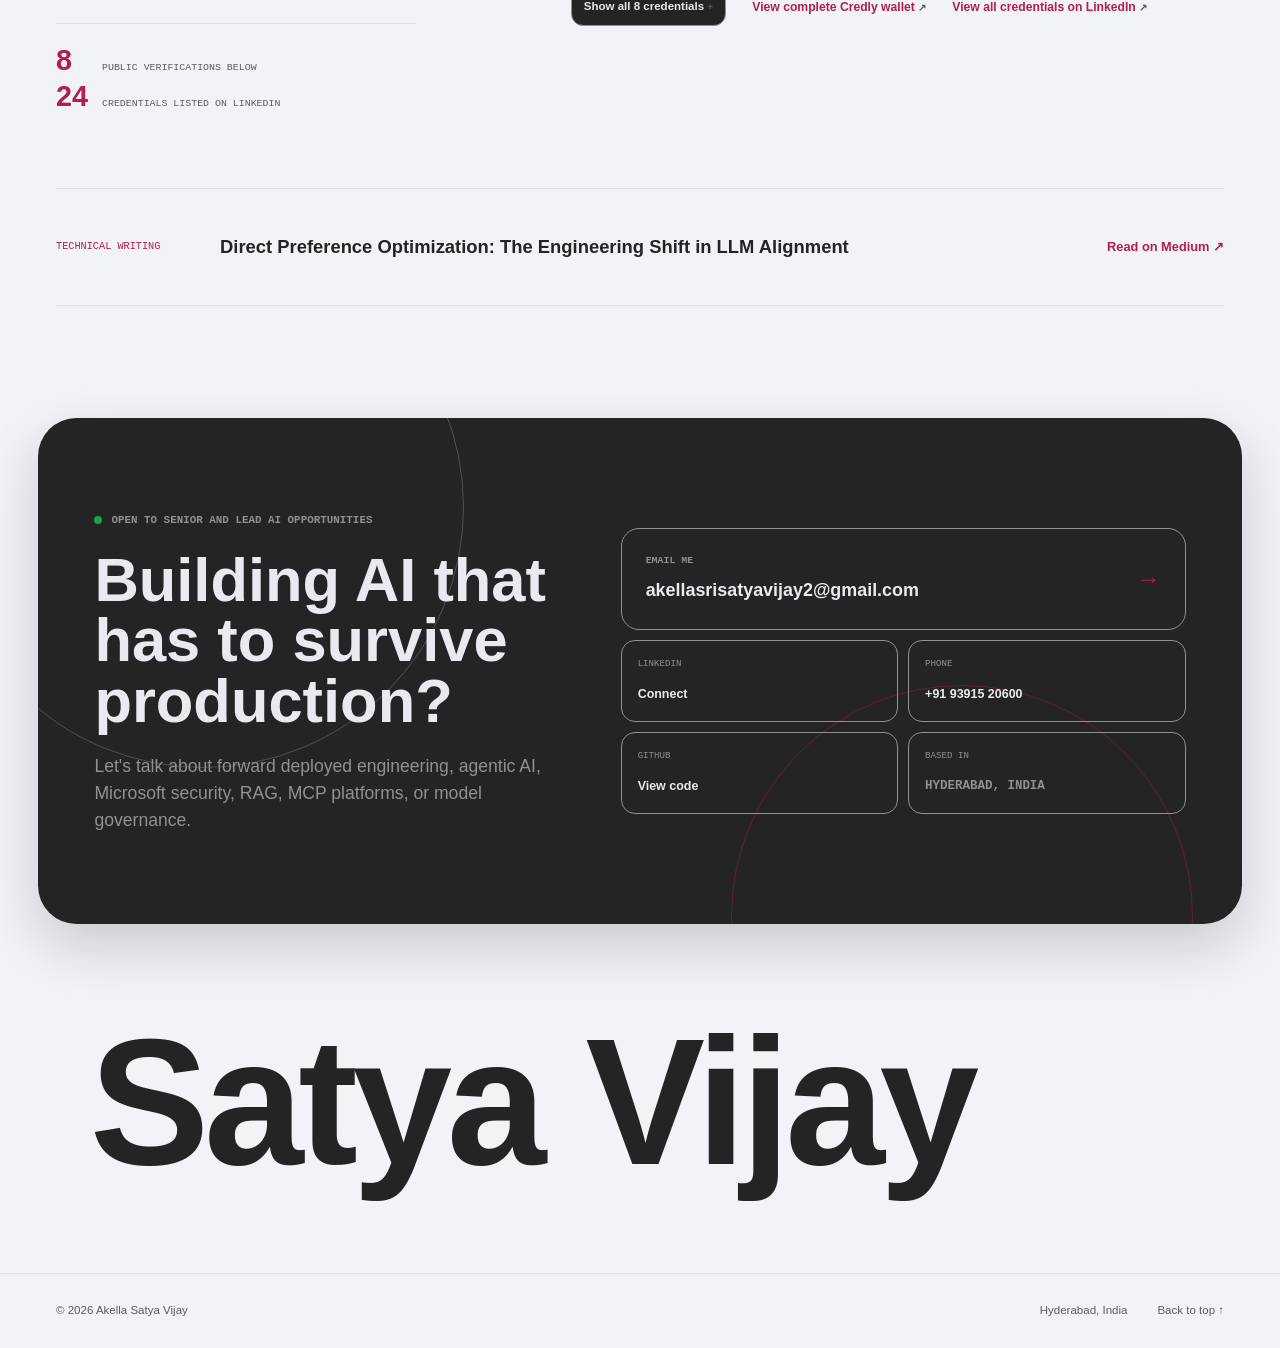
==== commit 1f00b3c2: "Highlight A and I in the name to spell AI Accent-color the A in SATYA and I in VIJAY (rest of the na" ====
--- a/index.html
+++ b/index.html
@@ -19,7 +19,7 @@
       document.documentElement.setAttribute("data-theme", theme);
     })();
   </script>
-  <link rel="stylesheet" href="styles.css?v=20260715.13" />
+  <link rel="stylesheet" href="styles.css?v=20260715.14" />
 </head>
 <body>
   <a class="skip-link" href="#main">Skip to main content</a>
@@ -59,7 +59,7 @@
       <div class="hero-decoration" aria-hidden="true"><span></span><span></span><span></span></div>
       <div class="hero-content reveal">
         <p class="eyebrow"><i aria-hidden="true"></i> Microsoft client &middot; Security Response Engineering</p>
-        <h1 id="heroTitle"><span>Akella Satya</span> <span class="name-accent">Vijay.</span></h1>
+        <h1 id="heroTitle"><span>Akella S<span class="ai-mark">a</span>tya</span> <span>V<span class="ai-mark">i</span>jay.</span></h1>
         <h2>I ship secure agentic systems inside real enterprise workflows.</h2>
         <p class="hero-summary">
           Forward Deployed AI Engineer at LTM, building governed agents, MCP platforms,
@@ -442,6 +442,6 @@
     <a href="#top">Back to top &#8593;</a>
   </footer>
 
-  <script src="script.js?v=20260715.13"></script>
+  <script src="script.js?v=20260715.14"></script>
 </body>
 </html>
--- a/styles.css
+++ b/styles.css
@@ -403,6 +403,7 @@
 .hero h1 { margin-top: 28px; font-size: clamp(1rem, 7.4cqw, 3.4rem); font-weight: 800; letter-spacing: -0.01em; line-height: 1; text-transform: uppercase; white-space: nowrap; }
 .hero h1 > span { display: inline; }
 .hero h1 .name-accent { color: var(--cp-accent); }
+.hero h1 .ai-mark { color: var(--cp-accent); -webkit-text-stroke: 0; }
 .hero h2 { max-width: 650px; margin-top: 28px; font-size: clamp(1.65rem, 2.5vw, 2.35rem); line-height: 1.08; }
 .hero h2 em::after { display: none; }
 .hero-summary { max-width: 650px; font-size: 1.05rem; line-height: 1.65; }
